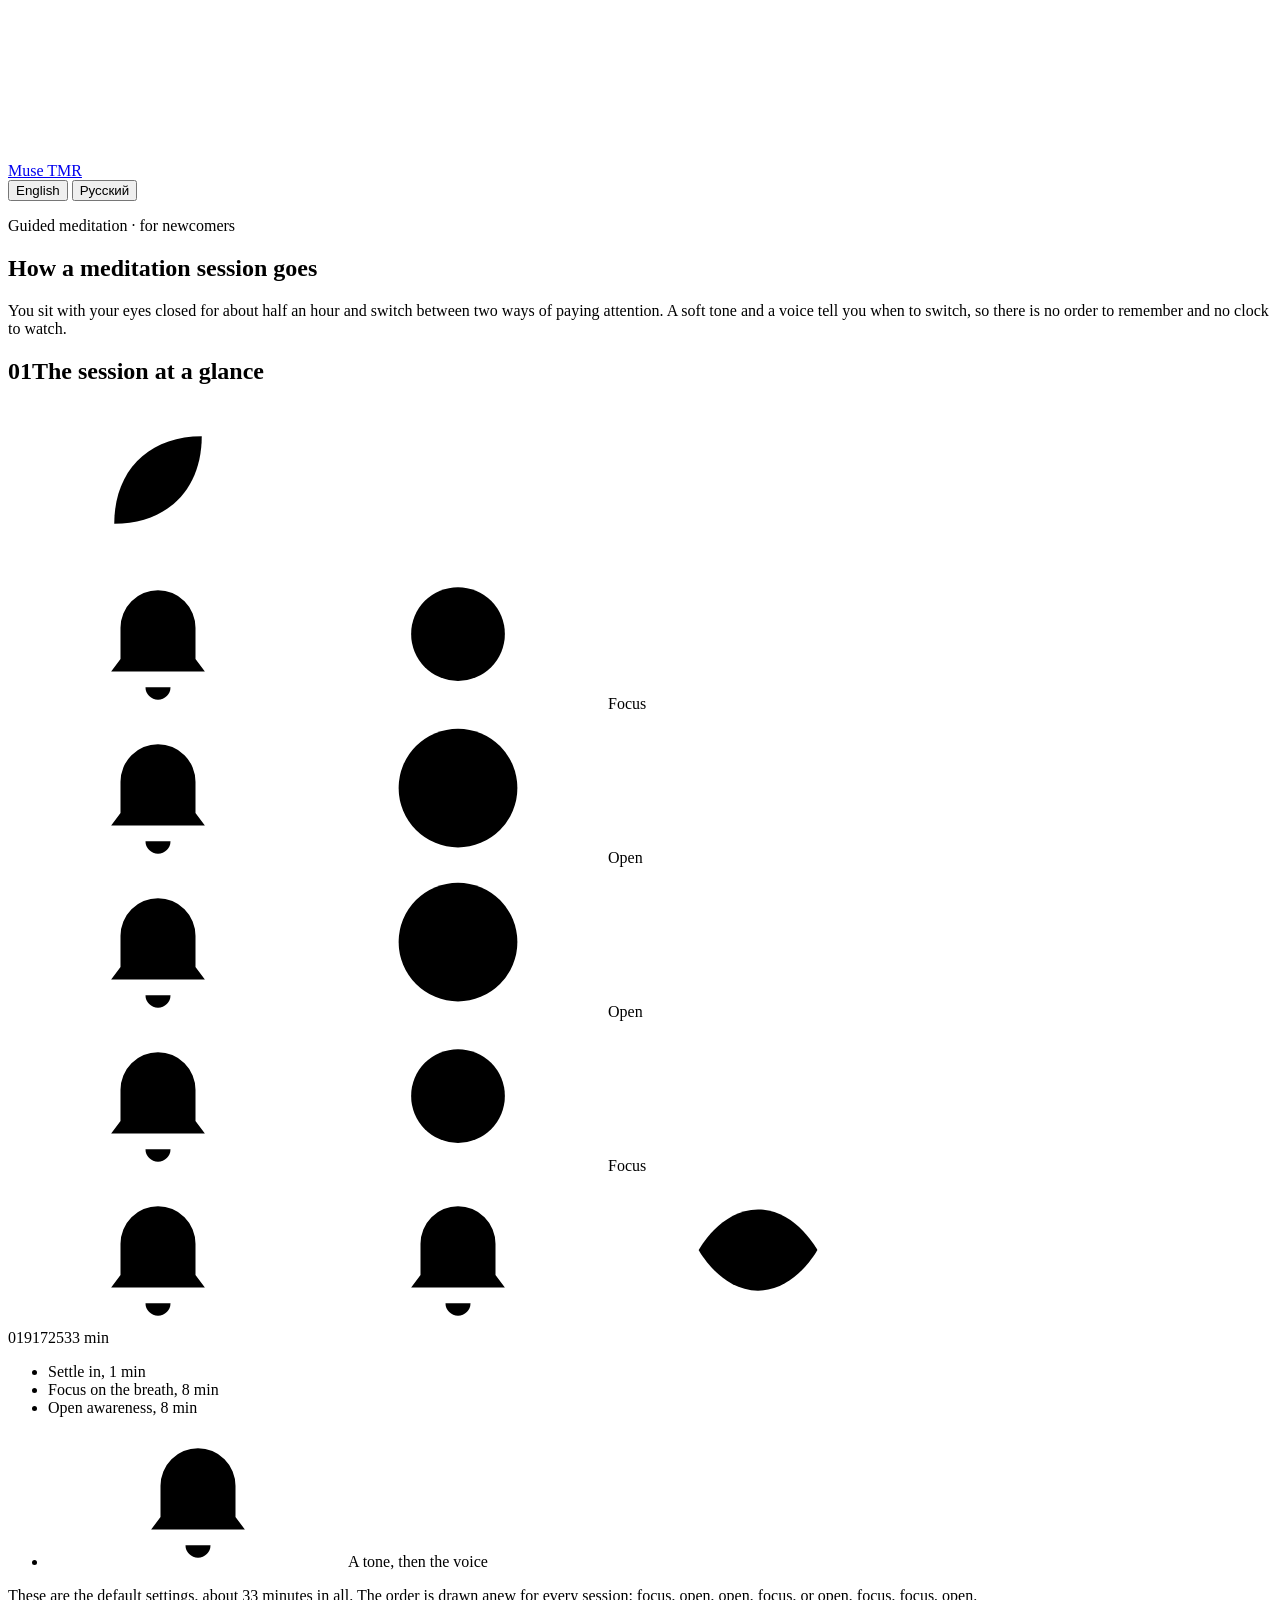
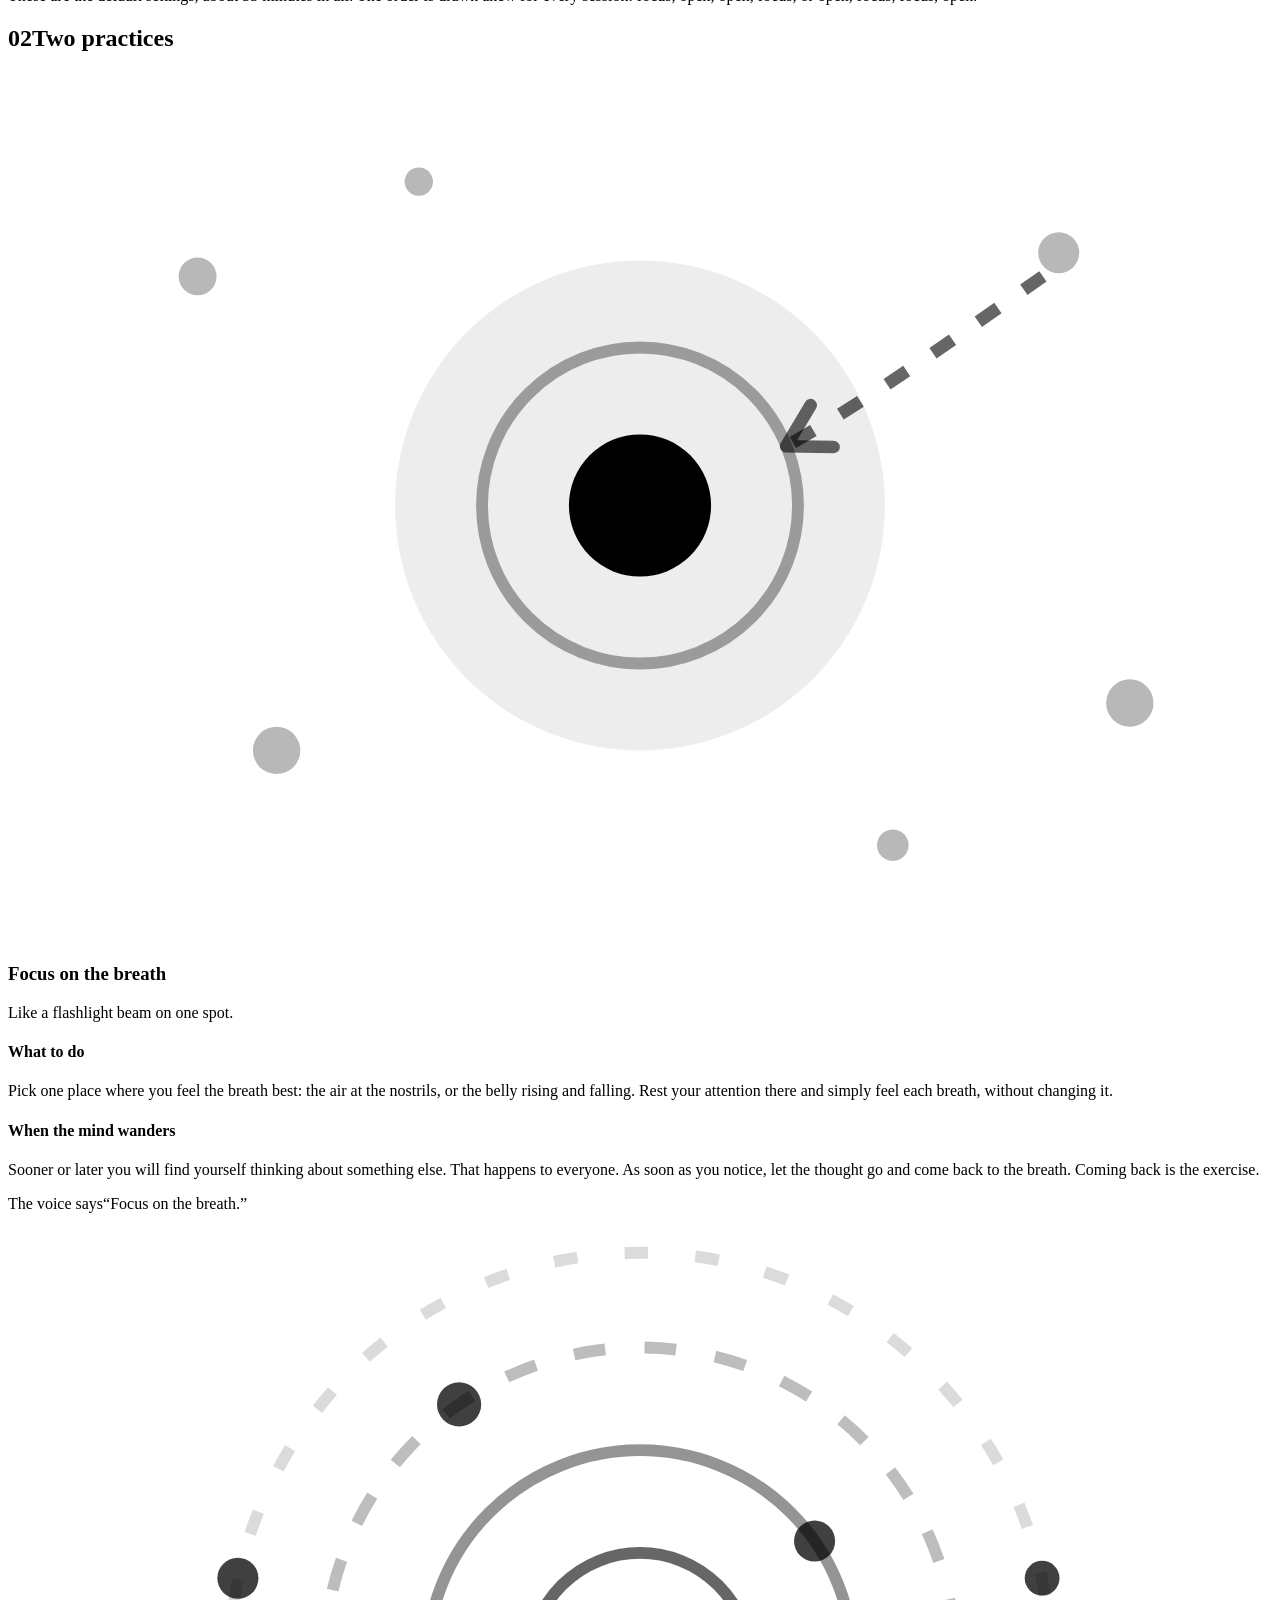
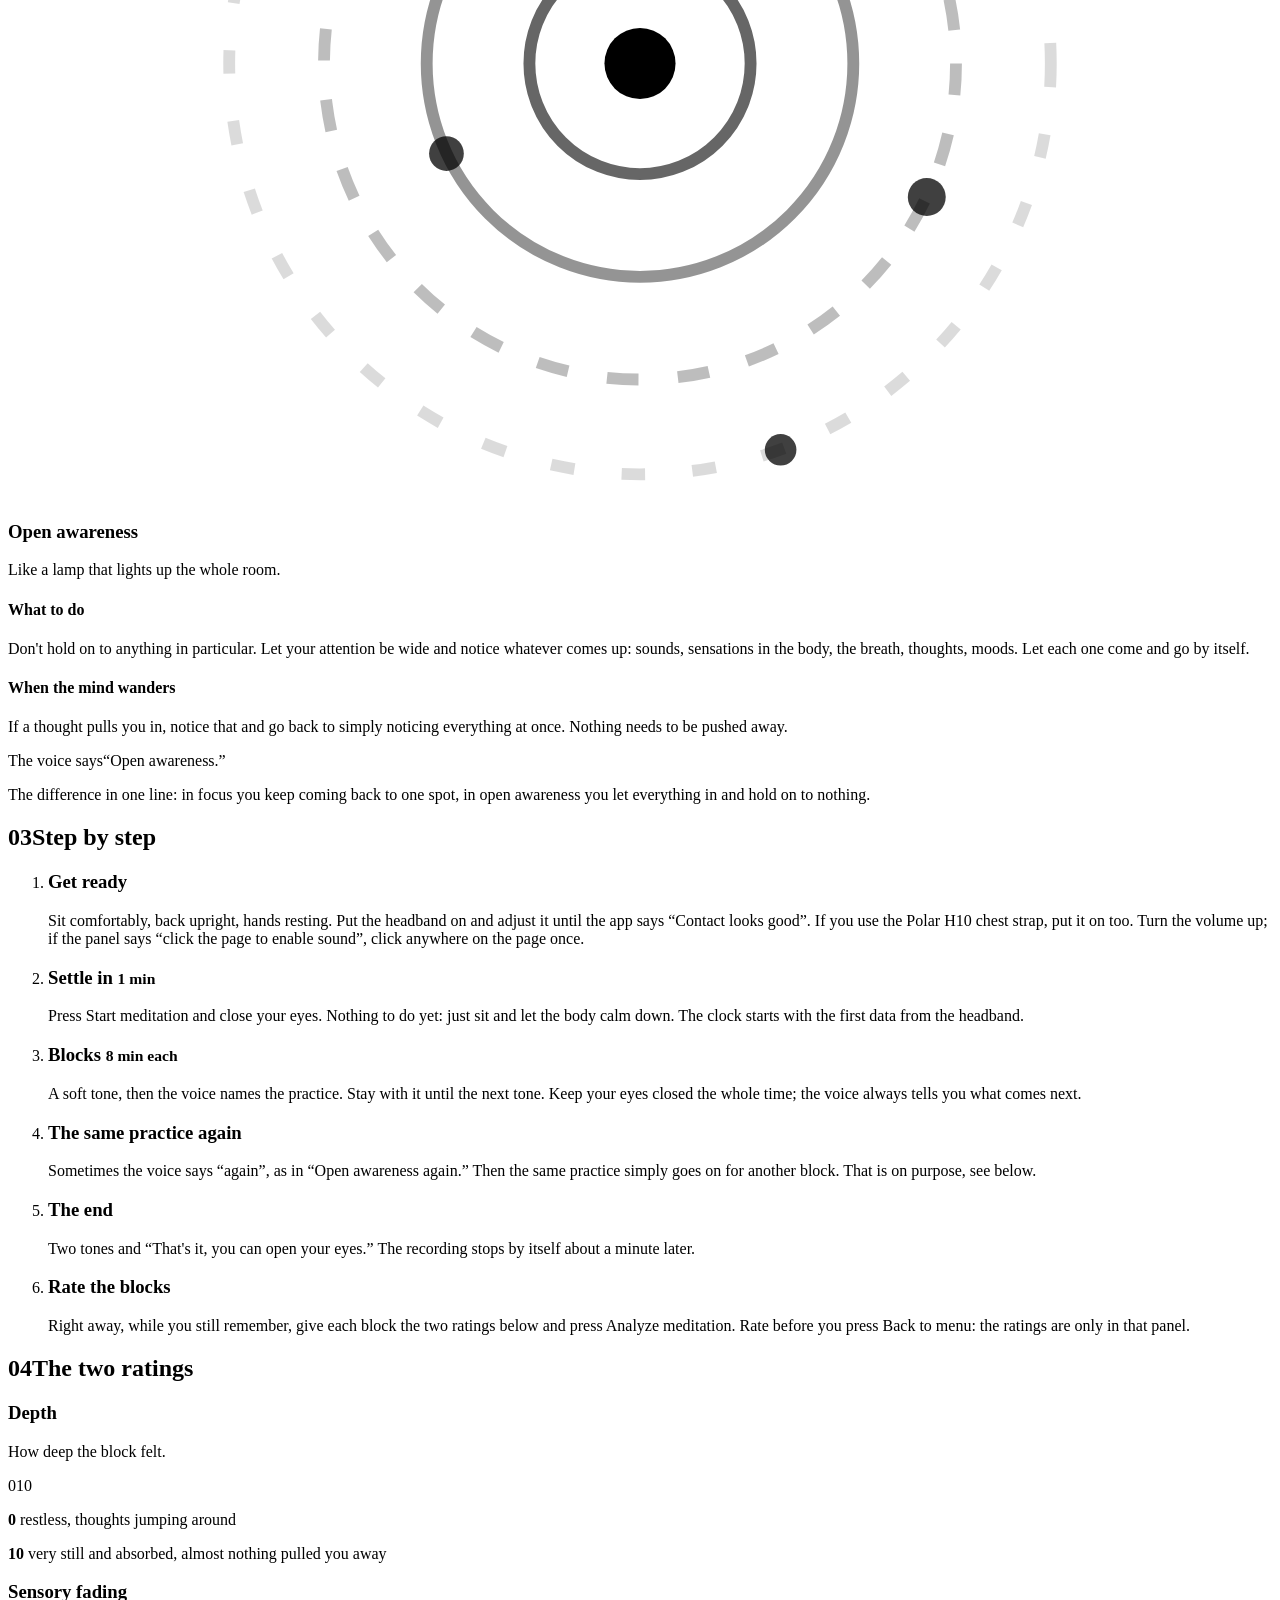
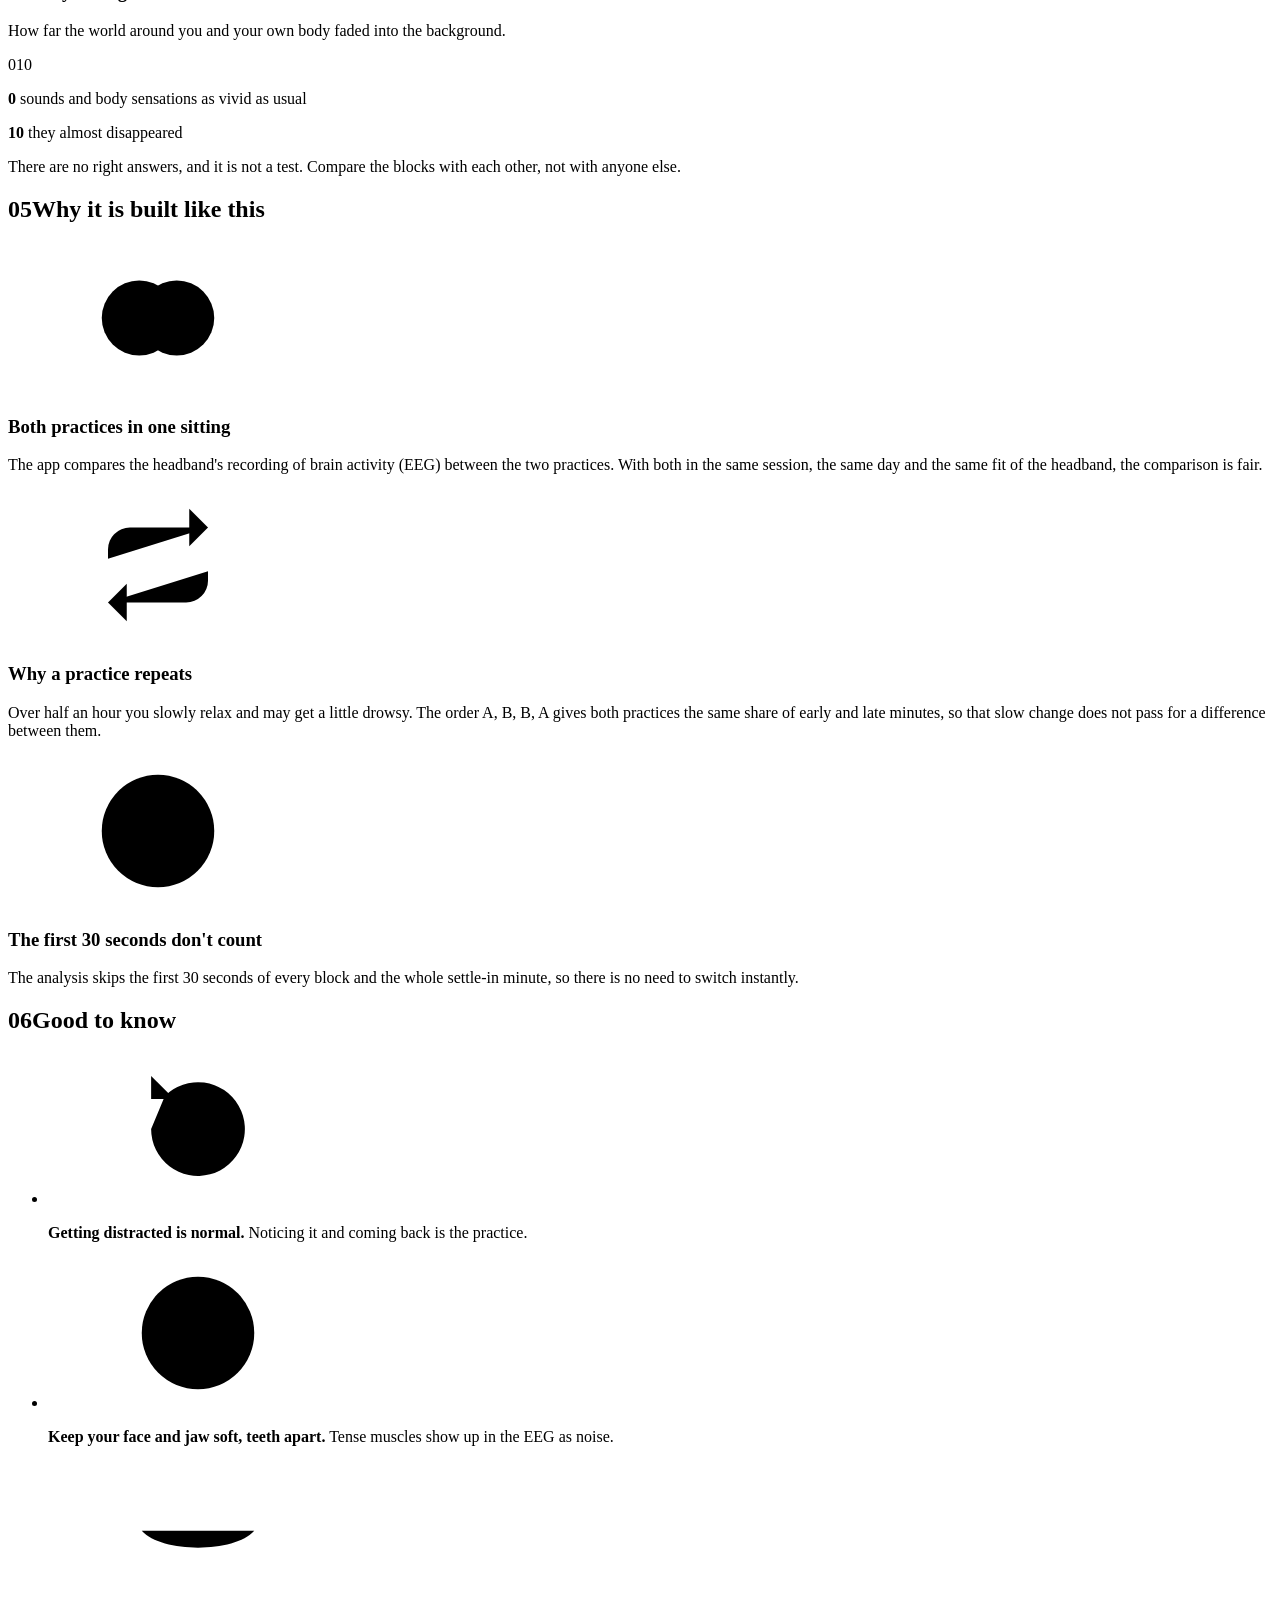
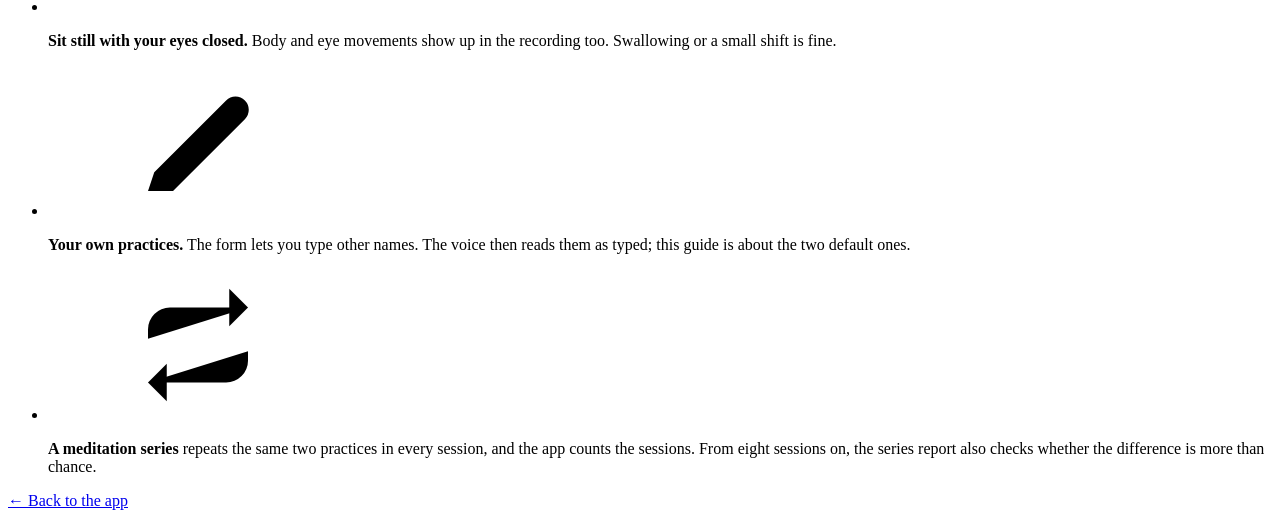
==== src/muse_tmr/app/static/guide.html @ 4e517ebc "Add a meditation guide for newcomers in English and Russian A new user hears "open awareness" or "от" ====
<!doctype html>
<html lang="en">
  <head>
    <meta charset="utf-8">
    <meta name="viewport" content="width=device-width, initial-scale=1">
    <title>Meditation guide</title>
    <link rel="stylesheet" href="/guide.css">
  </head>
  <body>
    <!-- Icons and the two practice drawings, shared by both languages. -->
    <svg class="sprite" aria-hidden="true">
      <symbol id="i-bell" viewBox="0 0 24 24"><path d="M6 16v-5a6 6 0 0 1 12 0v5l1.5 2h-15z"/><path d="M10 20.5a2 2 0 0 0 4 0"/></symbol>
      <symbol id="i-leaf" viewBox="0 0 24 24"><path d="M5 19C5 10.5 10.5 5 19 5c0 8.5-5.5 14-14 14z"/><path d="M5 19l8-8"/></symbol>
      <symbol id="i-dot" viewBox="0 0 24 24"><circle cx="12" cy="12" r="3.2" fill="currentColor" stroke="none"/><circle cx="12" cy="12" r="7.5"/></symbol>
      <symbol id="i-rings" viewBox="0 0 24 24"><circle cx="12" cy="12" r="1.8" fill="currentColor" stroke="none"/><circle cx="12" cy="12" r="5.5"/><circle cx="12" cy="12" r="9.5" stroke-dasharray="2.2 2.6"/></symbol>
      <symbol id="i-eye" viewBox="0 0 24 24"><path d="M2.5 12S6 5.5 12 5.5 21.5 12 21.5 12 18 18.5 12 18.5 2.5 12 2.5 12z"/><circle cx="12" cy="12" r="2.8"/></symbol>
      <symbol id="i-return" viewBox="0 0 24 24"><path d="M4.5 12a7.5 7.5 0 1 0 2.2-5.3"/><path d="M4.5 3.5v3.7h3.7"/></symbol>
      <symbol id="i-face" viewBox="0 0 24 24"><circle cx="12" cy="12" r="9"/><path d="M7.8 10.2c.9.7 2.1.7 3 0M13.2 10.2c.9.7 2.1.7 3 0"/><path d="M9.3 15.2c1.6.9 3.8.9 5.4 0"/></symbol>
      <symbol id="i-still" viewBox="0 0 24 24"><path d="M3 11c3.2 3.6 14.8 3.6 18 0"/><path d="M6.5 14.2 5.3 16.3M12 15.3v2.4M17.5 14.2l1.2 2.1"/></symbol>
      <symbol id="i-pen" viewBox="0 0 24 24"><path d="M4 20h4L19.5 8.5a2.1 2.1 0 0 0-3-3L5 17z"/><path d="M14.5 7.5l2 2"/></symbol>
      <symbol id="i-repeat" viewBox="0 0 24 24"><path d="M17 3l3 3-3 3"/><path d="M4 11V9.5A3.5 3.5 0 0 1 7.5 6H20"/><path d="M7 21l-3-3 3-3"/><path d="M20 13v1.5a3.5 3.5 0 0 1-3.5 3.5H4"/></symbol>
      <symbol id="i-pair" viewBox="0 0 24 24"><circle cx="9" cy="12" r="6"/><circle cx="15" cy="12" r="6"/></symbol>
      <symbol id="i-clock" viewBox="0 0 24 24"><circle cx="12" cy="12" r="9"/><path d="M12 7v5l3 2"/></symbol>
      <symbol id="art-focus" viewBox="0 0 160 110">
        <g fill="currentColor" stroke="none" opacity=".28">
          <circle cx="24" cy="26" r="2.4"/><circle cx="34" cy="86" r="3"/><circle cx="52" cy="14" r="1.8"/>
          <circle cx="133" cy="23" r="2.6"/><circle cx="142" cy="80" r="3"/><circle cx="112" cy="98" r="2"/>
        </g>
        <path d="M131 26C121 33 110 41 98.5 47.5" fill="none" stroke="currentColor" stroke-width="1.6" stroke-dasharray="3 4" opacity=".6"/>
        <path d="M104.5 47.6 98.5 47.5l3.1-5.2" fill="none" stroke="currentColor" stroke-width="1.6" stroke-linecap="round" stroke-linejoin="round" opacity=".6"/>
        <circle cx="80" cy="55" r="31" fill="currentColor" opacity=".07"/>
        <circle cx="80" cy="55" r="20" fill="none" stroke="currentColor" stroke-width="1.5" opacity=".35"/>
        <circle cx="80" cy="55" r="9" fill="currentColor"/>
      </symbol>
      <symbol id="art-open" viewBox="0 0 160 110">
        <g fill="none" stroke="currentColor" stroke-width="1.5">
          <circle cx="80" cy="55" r="14" opacity=".6"/>
          <circle cx="80" cy="55" r="27" opacity=".42"/>
          <circle cx="80" cy="55" r="40" opacity=".26" stroke-dasharray="4 5"/>
          <circle cx="80" cy="55" r="52" opacity=".14" stroke-dasharray="3 6"/>
        </g>
        <circle cx="80" cy="55" r="4.5" fill="currentColor"/>
        <g fill="currentColor" opacity=".75">
          <circle cx="102.1" cy="39.5" r="2.6"/><circle cx="55.5" cy="66.4" r="2.2"/>
          <circle cx="57.1" cy="22.2" r="2.8"/><circle cx="116.3" cy="71.9" r="2.4"/>
          <circle cx="130.9" cy="44.2" r="2.2"/><circle cx="29.1" cy="44.2" r="2.6"/><circle cx="97.8" cy="103.9" r="2"/>
        </g>
      </symbol>
    </svg>

    <header class="topbar">
      <a class="brand" href="/">Muse TMR</a>
      <div class="lang-switch" role="group" aria-label="Language">
        <button type="button" value="en" aria-pressed="true">English</button>
        <button type="button" value="ru" aria-pressed="false">Русский</button>
      </div>
    </header>

    <article class="guide" lang="en" data-lang="en" data-title="Meditation guide">
      <header class="hero">
        <p class="eyebrow">Guided meditation · for newcomers</p>
        <h1>How a meditation session goes</h1>
        <p class="lede">You sit with your eyes closed for about half an hour and switch between two ways of paying attention. A soft tone and a voice tell you when to switch, so there is no order to remember and no clock to watch.</p>
      </header>

      <section class="glance" aria-labelledby="en-glance">
        <h2 id="en-glance"><span class="kicker">01</span>The session at a glance</h2>
        <div class="timeline" role="img" aria-label="One minute to settle in, then four 8-minute blocks: focus, open, open, focus. A tone and the voice at every change, two tones at the end.">
          <div class="seg settle"><svg class="icon"><use href="#i-leaf"/></svg></div>
          <div class="seg focus"><svg class="icon bell"><use href="#i-bell"/></svg><svg class="icon"><use href="#i-dot"/></svg><span class="seg-label">Focus</span></div>
          <div class="seg open"><svg class="icon bell"><use href="#i-bell"/></svg><svg class="icon"><use href="#i-rings"/></svg><span class="seg-label">Open</span></div>
          <div class="seg open"><svg class="icon bell"><use href="#i-bell"/></svg><svg class="icon"><use href="#i-rings"/></svg><span class="seg-label">Open</span></div>
          <div class="seg focus"><svg class="icon bell"><use href="#i-bell"/></svg><svg class="icon"><use href="#i-dot"/></svg><span class="seg-label">Focus</span></div>
          <div class="seg finish"><span class="bells"><svg class="icon"><use href="#i-bell"/></svg><svg class="icon"><use href="#i-bell"/></svg></span><svg class="icon"><use href="#i-eye"/></svg></div>
        </div>
        <div class="ticks" aria-hidden="true"><span>0</span><span>1</span><span>9</span><span>17</span><span>25</span><span>33 min</span></div>
        <ul class="legend">
          <li><i class="swatch settle"></i>Settle in, 1 min</li>
          <li><i class="swatch focus"></i>Focus on the breath, 8 min</li>
          <li><i class="swatch open"></i>Open awareness, 8 min</li>
          <li><svg class="icon"><use href="#i-bell"/></svg>A tone, then the voice</li>
        </ul>
        <p class="note">These are the default settings, about 33 minutes in all. The order is drawn anew for every session: focus, open, open, focus, or open, focus, focus, open.</p>
      </section>

      <section aria-labelledby="en-practices">
        <h2 id="en-practices"><span class="kicker">02</span>Two practices</h2>
        <div class="cards">
          <section class="card focus">
            <svg class="art" viewBox="0 0 160 110" aria-hidden="true"><use href="#art-focus"/></svg>
            <h3>Focus on the breath</h3>
            <p class="essence">Like a flashlight beam on one spot.</p>
            <h4>What to do</h4>
            <p>Pick one place where you feel the breath best: the air at the nostrils, or the belly rising and falling. Rest your attention there and simply feel each breath, without changing it.</p>
            <h4>When the mind wanders</h4>
            <p>Sooner or later you will find yourself thinking about something else. That happens to everyone. As soon as you notice, let the thought go and come back to the breath. Coming back is the exercise.</p>
            <p class="voice"><span>The voice says</span>“Focus on the breath.”</p>
          </section>
          <section class="card open">
            <svg class="art" viewBox="0 0 160 110" aria-hidden="true"><use href="#art-open"/></svg>
            <h3>Open awareness</h3>
            <p class="essence">Like a lamp that lights up the whole room.</p>
            <h4>What to do</h4>
            <p>Don't hold on to anything in particular. Let your attention be wide and notice whatever comes up: sounds, sensations in the body, the breath, thoughts, moods. Let each one come and go by itself.</p>
            <h4>When the mind wanders</h4>
            <p>If a thought pulls you in, notice that and go back to simply noticing everything at once. Nothing needs to be pushed away.</p>
            <p class="voice"><span>The voice says</span>“Open awareness.”</p>
          </section>
        </div>
        <p class="difference">The difference in one line: in focus you keep coming back to one spot, in open awareness you let everything in and hold on to nothing.</p>
      </section>

      <section aria-labelledby="en-steps">
        <h2 id="en-steps"><span class="kicker">03</span>Step by step</h2>
        <ol class="steps">
          <li>
            <h3>Get ready</h3>
            <p>Sit comfortably, back upright, hands resting. Put the headband on and adjust it until the app says “Contact looks good”. If you use the Polar H10 chest strap, put it on too. Turn the volume up; if the panel says “click the page to enable sound”, click anywhere on the page once.</p>
          </li>
          <li class="settle">
            <h3>Settle in <small>1 min</small></h3>
            <p>Press Start meditation and close your eyes. Nothing to do yet: just sit and let the body calm down. The clock starts with the first data from the headband.</p>
          </li>
          <li class="block">
            <h3>Blocks <small>8 min each</small></h3>
            <p>A soft tone, then the voice names the practice. Stay with it until the next tone. Keep your eyes closed the whole time; the voice always tells you what comes next.</p>
          </li>
          <li class="block">
            <h3>The same practice again</h3>
            <p>Sometimes the voice says “again”, as in “Open awareness again.” Then the same practice simply goes on for another block. That is on purpose, see below.</p>
          </li>
          <li>
            <h3>The end</h3>
            <p>Two tones and “That's it, you can open your eyes.” The recording stops by itself about a minute later.</p>
          </li>
          <li>
            <h3>Rate the blocks</h3>
            <p>Right away, while you still remember, give each block the two ratings below and press Analyze meditation. Rate before you press Back to menu: the ratings are only in that panel.</p>
          </li>
        </ol>
      </section>

      <section aria-labelledby="en-ratings">
        <h2 id="en-ratings"><span class="kicker">04</span>The two ratings</h2>
        <div class="scales">
          <div class="scale depth">
            <h3>Depth</h3>
            <p>How deep the block felt.</p>
            <div class="bar" aria-hidden="true"><span>0</span><span>10</span></div>
            <div class="ends"><p><b>0</b> restless, thoughts jumping around</p><p><b>10</b> very still and absorbed, almost nothing pulled you away</p></div>
          </div>
          <div class="scale fading">
            <h3>Sensory fading</h3>
            <p>How far the world around you and your own body faded into the background.</p>
            <div class="bar" aria-hidden="true"><span>0</span><span>10</span></div>
            <div class="ends"><p><b>0</b> sounds and body sensations as vivid as usual</p><p><b>10</b> they almost disappeared</p></div>
          </div>
        </div>
        <p class="note">There are no right answers, and it is not a test. Compare the blocks with each other, not with anyone else.</p>
      </section>

      <section aria-labelledby="en-why">
        <h2 id="en-why"><span class="kicker">05</span>Why it is built like this</h2>
        <div class="why">
          <div>
            <svg class="icon"><use href="#i-pair"/></svg>
            <h3>Both practices in one sitting</h3>
            <p>The app compares the headband's recording of brain activity (EEG) between the two practices. With both in the same session, the same day and the same fit of the headband, the comparison is fair.</p>
          </div>
          <div>
            <svg class="icon"><use href="#i-repeat"/></svg>
            <h3>Why a practice repeats</h3>
            <p>Over half an hour you slowly relax and may get a little drowsy. The order A, B, B, A gives both practices the same share of early and late minutes, so that slow change does not pass for a difference between them.</p>
          </div>
          <div>
            <svg class="icon"><use href="#i-clock"/></svg>
            <h3>The first 30 seconds don't count</h3>
            <p>The analysis skips the first 30 seconds of every block and the whole settle-in minute, so there is no need to switch instantly.</p>
          </div>
        </div>
      </section>

      <section aria-labelledby="en-tips">
        <h2 id="en-tips"><span class="kicker">06</span>Good to know</h2>
        <ul class="tips">
          <li><svg class="icon"><use href="#i-return"/></svg><p><b>Getting distracted is normal.</b> Noticing it and coming back is the practice.</p></li>
          <li><svg class="icon"><use href="#i-face"/></svg><p><b>Keep your face and jaw soft, teeth apart.</b> Tense muscles show up in the EEG as noise.</p></li>
          <li><svg class="icon"><use href="#i-still"/></svg><p><b>Sit still with your eyes closed.</b> Body and eye movements show up in the recording too. Swallowing or a small shift is fine.</p></li>
          <li><svg class="icon"><use href="#i-pen"/></svg><p><b>Your own practices.</b> The form lets you type other names. The voice then reads them as typed; this guide is about the two default ones.</p></li>
          <li><svg class="icon"><use href="#i-repeat"/></svg><p><b>A meditation series</b> repeats the same two practices in every session, and the app counts the sessions. From eight sessions on, the series report also checks whether the difference is more than chance.</p></li>
        </ul>
      </section>

      <footer class="end"><a href="/">← Back to the app</a></footer>
    </article>

    <article class="guide" lang="ru" data-lang="ru" data-title="Как проходит медитация" hidden>
      <header class="hero">
        <p class="eyebrow">Медитация с голосом · для новичков</p>
        <h1>Как проходит сессия медитации</h1>
        <p class="lede">Около получаса ты сидишь с закрытыми глазами и чередуешь два способа направлять внимание. Когда переключаться, подскажут тихий сигнал и голос, так что не нужно ни запоминать порядок, ни следить за временем.</p>
      </header>

      <section class="glance" aria-labelledby="ru-glance">
        <h2 id="ru-glance"><span class="kicker">01</span>Вся сессия на одной картинке</h2>
        <div class="timeline" role="img" aria-label="Минута, чтобы успокоиться, потом четыре блока по 8 минут: фокус, открытое, открытое, фокус. Сигнал и голос на каждой смене, в конце два сигнала.">
          <div class="seg settle"><svg class="icon"><use href="#i-leaf"/></svg></div>
          <div class="seg focus"><svg class="icon bell"><use href="#i-bell"/></svg><svg class="icon"><use href="#i-dot"/></svg><span class="seg-label">Фокус</span></div>
          <div class="seg open"><svg class="icon bell"><use href="#i-bell"/></svg><svg class="icon"><use href="#i-rings"/></svg><span class="seg-label">Открытое</span></div>
          <div class="seg open"><svg class="icon bell"><use href="#i-bell"/></svg><svg class="icon"><use href="#i-rings"/></svg><span class="seg-label">Открытое</span></div>
          <div class="seg focus"><svg class="icon bell"><use href="#i-bell"/></svg><svg class="icon"><use href="#i-dot"/></svg><span class="seg-label">Фокус</span></div>
          <div class="seg finish"><span class="bells"><svg class="icon"><use href="#i-bell"/></svg><svg class="icon"><use href="#i-bell"/></svg></span><svg class="icon"><use href="#i-eye"/></svg></div>
        </div>
        <div class="ticks" aria-hidden="true"><span>0</span><span>1</span><span>9</span><span>17</span><span>25</span><span>33 мин</span></div>
        <ul class="legend">
          <li><i class="swatch settle"></i>Успокоиться, 1 мин</li>
          <li><i class="swatch focus"></i>Фокус на дыхании, 8 мин</li>
          <li><i class="swatch open"></i>Открытое внимание, 8 мин</li>
          <li><svg class="icon"><use href="#i-bell"/></svg>Сигнал, потом голос</li>
        </ul>
        <p class="note">Это настройки по умолчанию, всего около 33 минут. Порядок выбирается заново в каждой сессии: фокус, открытое, открытое, фокус или открытое, фокус, фокус, открытое.</p>
      </section>

      <section aria-labelledby="ru-practices">
        <h2 id="ru-practices"><span class="kicker">02</span>Две практики</h2>
        <div class="cards">
          <section class="card focus">
            <svg class="art" viewBox="0 0 160 110" aria-hidden="true"><use href="#art-focus"/></svg>
            <h3>Фокус на дыхании</h3>
            <p class="essence">Как луч фонарика на одной точке.</p>
            <h4>Что делать</h4>
            <p>Выбери одно место, где дыхание чувствуется лучше всего: воздух у ноздрей или живот, который поднимается и опускается. Держи внимание там и просто чувствуй каждый вдох и выдох, ничего в них не меняя.</p>
            <h4>Когда мысли уводят</h4>
            <p>Рано или поздно поймаешь себя на том, что думаешь о другом. Так бывает у всех. Как только заметишь, отпусти мысль и вернись к дыханию. Это возвращение и есть упражнение.</p>
            <p class="voice"><span>Голос скажет</span>«Фокус на дыхании»</p>
          </section>
          <section class="card open">
            <svg class="art" viewBox="0 0 160 110" aria-hidden="true"><use href="#art-open"/></svg>
            <h3>Открытое внимание</h3>
            <p class="essence">Как лампа, которая освещает всю комнату.</p>
            <h4>Что делать</h4>
            <p>Ни за что специально не держись. Пусть внимание будет широким и замечает всё, что появляется: звуки, ощущения в теле, дыхание, мысли, настроение. Пусть каждое приходит и уходит само.</p>
            <h4>Когда мысли уводят</h4>
            <p>Если какая-то мысль затянула, заметь это и снова просто наблюдай за всем сразу. Отталкивать ничего не нужно.</p>
            <p class="voice"><span>Голос скажет</span>«Открытое внимание»</p>
          </section>
        </div>
        <p class="difference">Разница в одной строке: в фокусе ты раз за разом возвращаешься к одной точке, в открытом внимании впускаешь всё и ни за что не цепляешься.</p>
      </section>

      <section aria-labelledby="ru-steps">
        <h2 id="ru-steps"><span class="kicker">03</span>Шаг за шагом</h2>
        <ol class="steps">
          <li>
            <h3>Подготовка</h3>
            <p>Сядь удобно, спина прямая, руки лежат свободно. Надень обруч и поправляй его, пока приложение не напишет «Contact looks good». Если пользуешься нагрудным датчиком Polar H10, надень и его. Сделай звук погромче; если на панели написано «click the page to enable sound», один раз кликни по странице.</p>
          </li>
          <li class="settle">
            <h3>Успокоиться <small>1 мин</small></h3>
            <p>Нажми Start meditation и закрой глаза. Пока делать ничего не нужно: просто сиди и дай телу успокоиться. Отсчёт начнётся с первых данных от обруча.</p>
          </li>
          <li class="block">
            <h3>Блоки <small>по 8 мин</small></h3>
            <p>Тихий сигнал, потом голос называет практику. Занимайся ею до следующего сигнала. Глаза всё время закрыты, голос сам скажет, что дальше.</p>
          </li>
          <li class="block">
            <h3>Та же практика ещё раз</h3>
            <p>Иногда голос говорит «снова», например «Снова открытое внимание». Значит, та же практика просто продолжается ещё один блок. Так задумано, объяснение ниже.</p>
          </li>
          <li>
            <h3>Конец</h3>
            <p>Два сигнала и «Всё, можно открыть глаза». Запись сама остановится примерно через минуту.</p>
          </li>
          <li>
            <h3>Оценить блоки</h3>
            <p>Сразу после, пока помнишь, поставь каждому блоку две оценки (они описаны ниже) и нажми Analyze meditation. Оценивай до кнопки Back to menu: оценки есть только в этой панели.</p>
          </li>
        </ol>
      </section>

      <section aria-labelledby="ru-ratings">
        <h2 id="ru-ratings"><span class="kicker">04</span>Две оценки</h2>
        <div class="scales">
          <div class="scale depth">
            <h3>Глубина <small>Depth</small></h3>
            <p>Насколько глубоким был блок.</p>
            <div class="bar" aria-hidden="true"><span>0</span><span>10</span></div>
            <div class="ends"><p><b>0</b> беспокойно, мысли скачут</p><p><b>10</b> очень тихо и собранно, почти ничто не отвлекало</p></div>
          </div>
          <div class="scale fading">
            <h3>Угасание ощущений <small>Sensory fading</small></h3>
            <p>Насколько ушли на второй план всё вокруг и собственное тело.</p>
            <div class="bar" aria-hidden="true"><span>0</span><span>10</span></div>
            <div class="ends"><p><b>0</b> звуки и ощущения в теле такие же яркие, как обычно</p><p><b>10</b> они почти исчезли</p></div>
          </div>
        </div>
        <p class="note">Правильных ответов нет, это не экзамен. Сравнивай блоки между собой, а не с кем-то ещё.</p>
      </section>

      <section aria-labelledby="ru-why">
        <h2 id="ru-why"><span class="kicker">05</span>Почему всё устроено именно так</h2>
        <div class="why">
          <div>
            <svg class="icon"><use href="#i-pair"/></svg>
            <h3>Обе практики за один раз</h3>
            <p>Приложение сравнивает запись активности мозга (ЭЭГ) с обруча в двух практиках. Если обе идут в одной сессии, в один день и при том же положении обруча, сравнение честное.</p>
          </div>
          <div>
            <svg class="icon"><use href="#i-repeat"/></svg>
            <h3>Почему практика повторяется</h3>
            <p>За полчаса человек понемногу расслабляется и может слегка задремать. Порядок А, Б, Б, А даёт обеим практикам поровну ранних и поздних минут, и это медленное изменение не выдаёт себя за разницу между ними.</p>
          </div>
          <div>
            <svg class="icon"><use href="#i-clock"/></svg>
            <h3>Первые 30 секунд не считаются</h3>
            <p>Анализ пропускает первые 30 секунд каждого блока и всю минуту в начале, так что переключаться мгновенно не нужно.</p>
          </div>
        </div>
      </section>

      <section aria-labelledby="ru-tips">
        <h2 id="ru-tips"><span class="kicker">06</span>Полезно знать</h2>
        <ul class="tips">
          <li><svg class="icon"><use href="#i-return"/></svg><p><b>Отвлекаться нормально.</b> Практика как раз в том, чтобы заметить это и вернуться.</p></li>
          <li><svg class="icon"><use href="#i-face"/></svg><p><b>Лицо и челюсть расслаблены, зубы не сжаты.</b> Напряжённые мышцы попадают в ЭЭГ как шум.</p></li>
          <li><svg class="icon"><use href="#i-still"/></svg><p><b>Сиди неподвижно и с закрытыми глазами.</b> Движения тела и глаз тоже видны в записи. Сглотнуть или чуть поменять позу можно.</p></li>
          <li><svg class="icon"><use href="#i-pen"/></svg><p><b>Свои практики.</b> В форме можно вписать другие названия. Голос прочитает их как есть, а эта справка про две практики по умолчанию.</p></li>
          <li><svg class="icon"><use href="#i-repeat"/></svg><p><b>Серия медитаций</b> повторяет одни и те же две практики в каждой сессии, а приложение считает сессии. С восьми сессий отчёт по серии ещё и проверяет, не случайна ли разница.</p></li>
        </ul>
      </section>

      <footer class="end"><a href="/">← Вернуться в приложение</a></footer>
    </article>

    <script>
      // The language follows #en / #ru, then the voice language picked in the app, then the browser.
      const guideLanguages = ["en", "ru"];

      function initialGuideLanguage() {
        const fromHash = window.location.hash.slice(1);
        if (guideLanguages.includes(fromHash)) {
          return fromHash;
        }
        try {
          const stored = window.localStorage.getItem("voiceLanguage");
          if (guideLanguages.includes(stored)) {
            return stored;
          }
        } catch (error) {
          // no storage: the browser language decides
        }
        const browser = (navigator.languages || [navigator.language])
          .map((tag) => String(tag || "").slice(0, 2).toLowerCase())
          .find((code) => guideLanguages.includes(code));
        return browser || "en";
      }

      function showGuide(language) {
        document.documentElement.lang = language;
        document.querySelectorAll("[data-lang]").forEach((article) => {
          article.hidden = article.dataset.lang !== language;
          if (!article.hidden) {
            document.title = article.dataset.title;
          }
        });
        document.querySelectorAll(".lang-switch button").forEach((button) => {
          button.setAttribute("aria-pressed", String(button.value === language));
        });
      }

      document.querySelectorAll(".lang-switch button").forEach((button) => {
        button.addEventListener("click", () => {
          window.history.replaceState(null, "", `#${button.value}`);
          showGuide(button.value);
        });
      });
      showGuide(initialGuideLanguage());
    </script>
  </body>
</html>
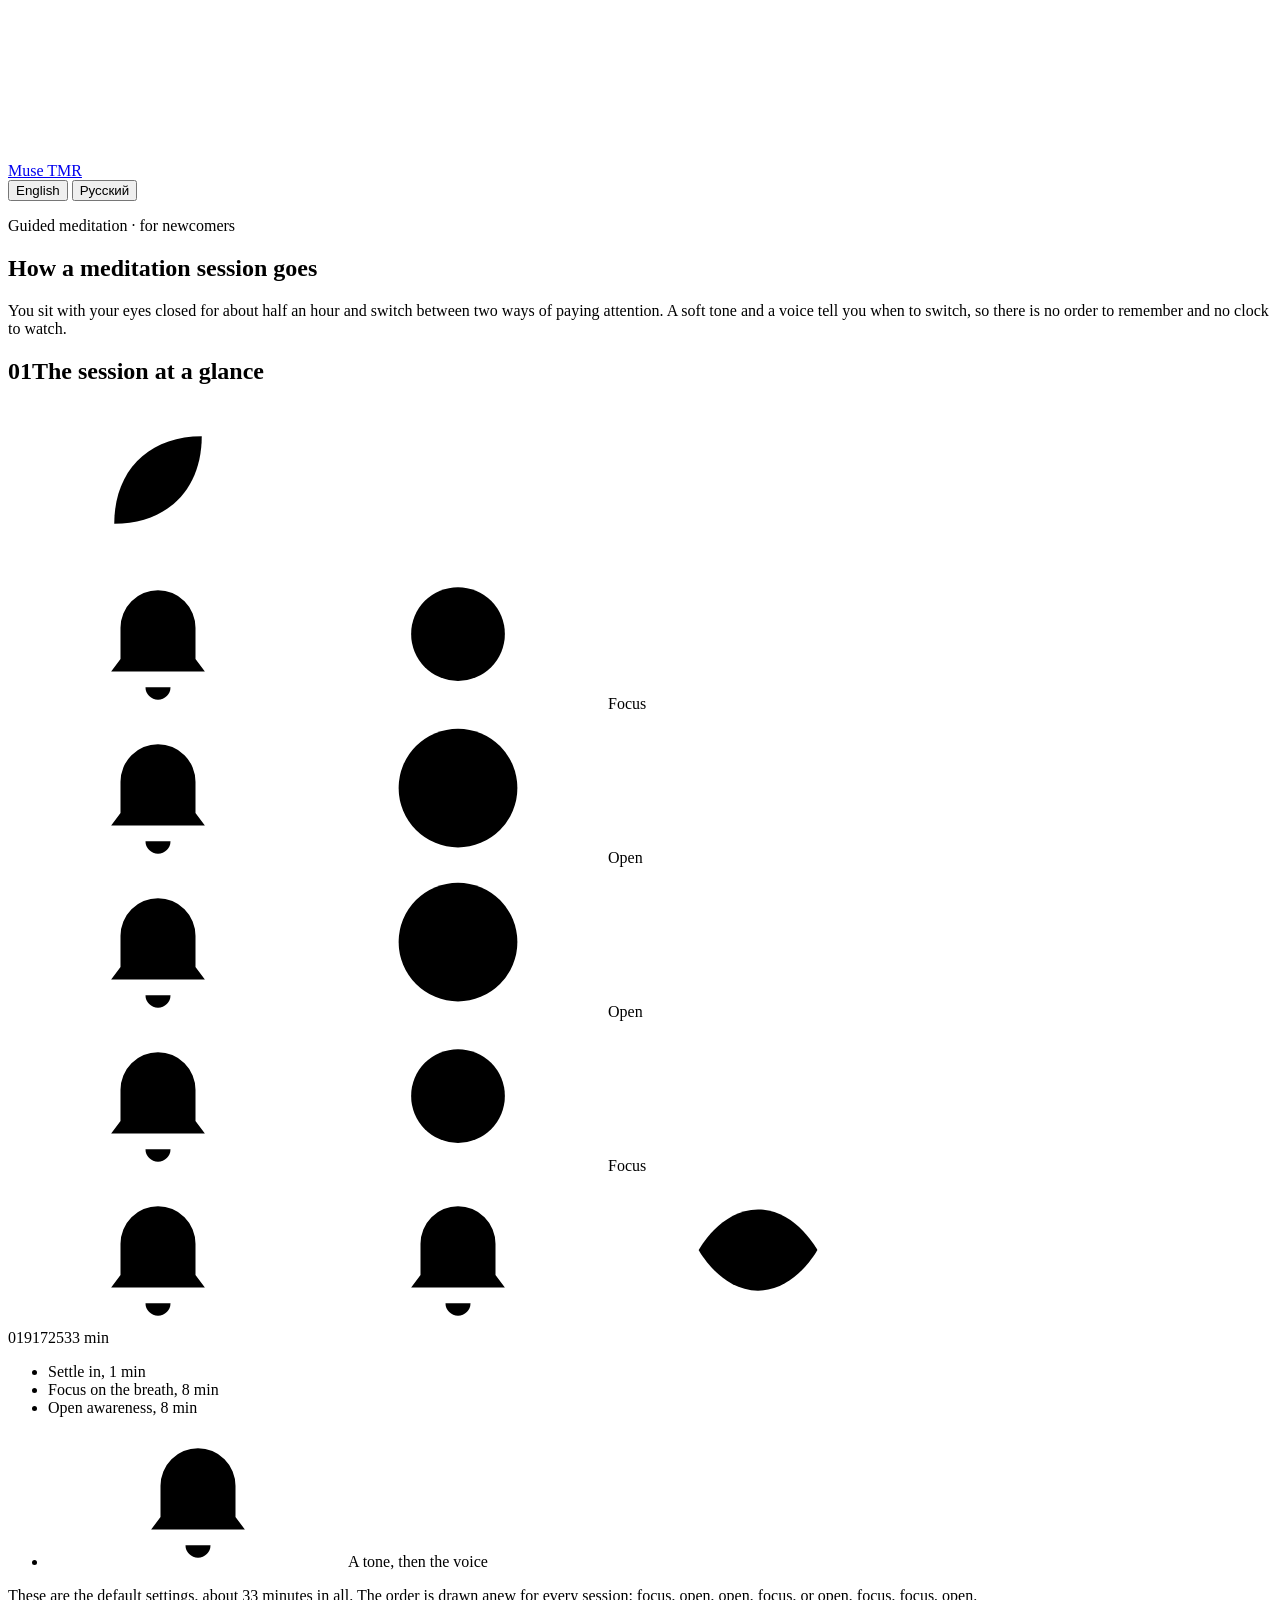
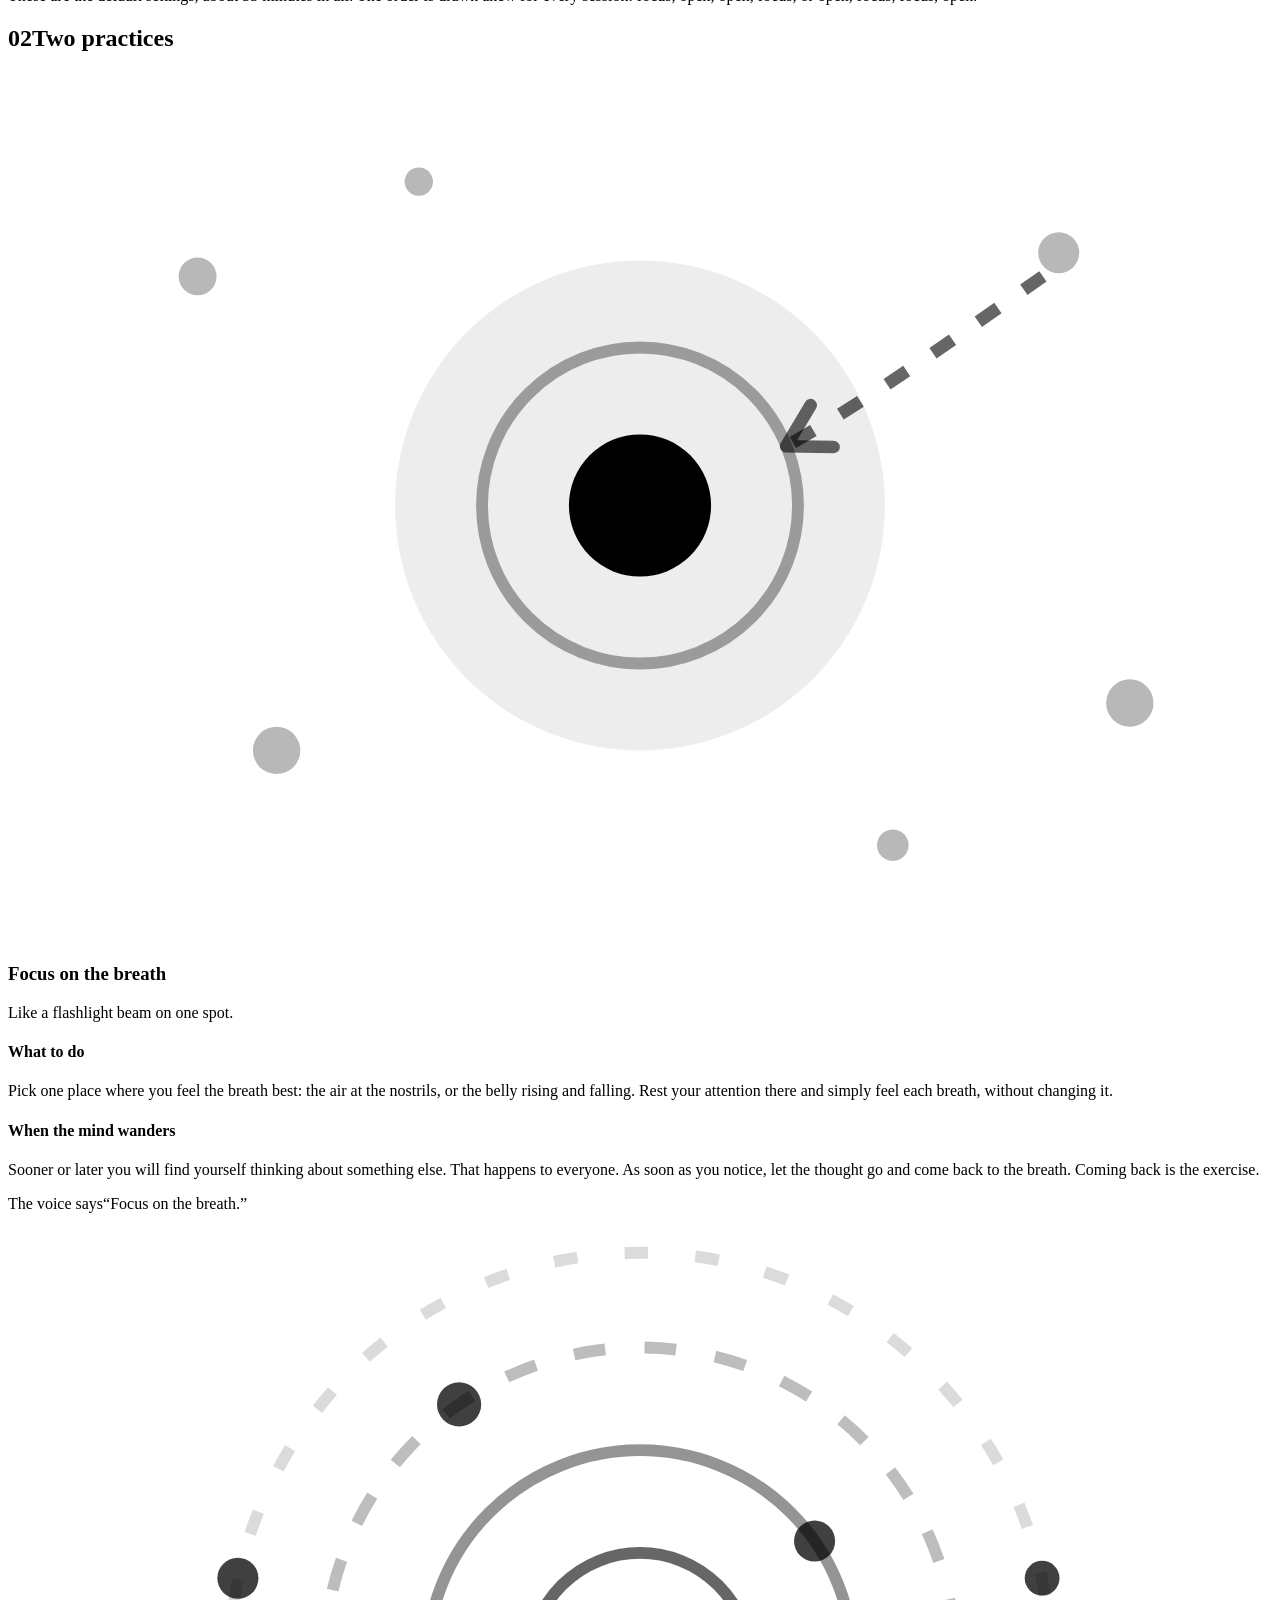
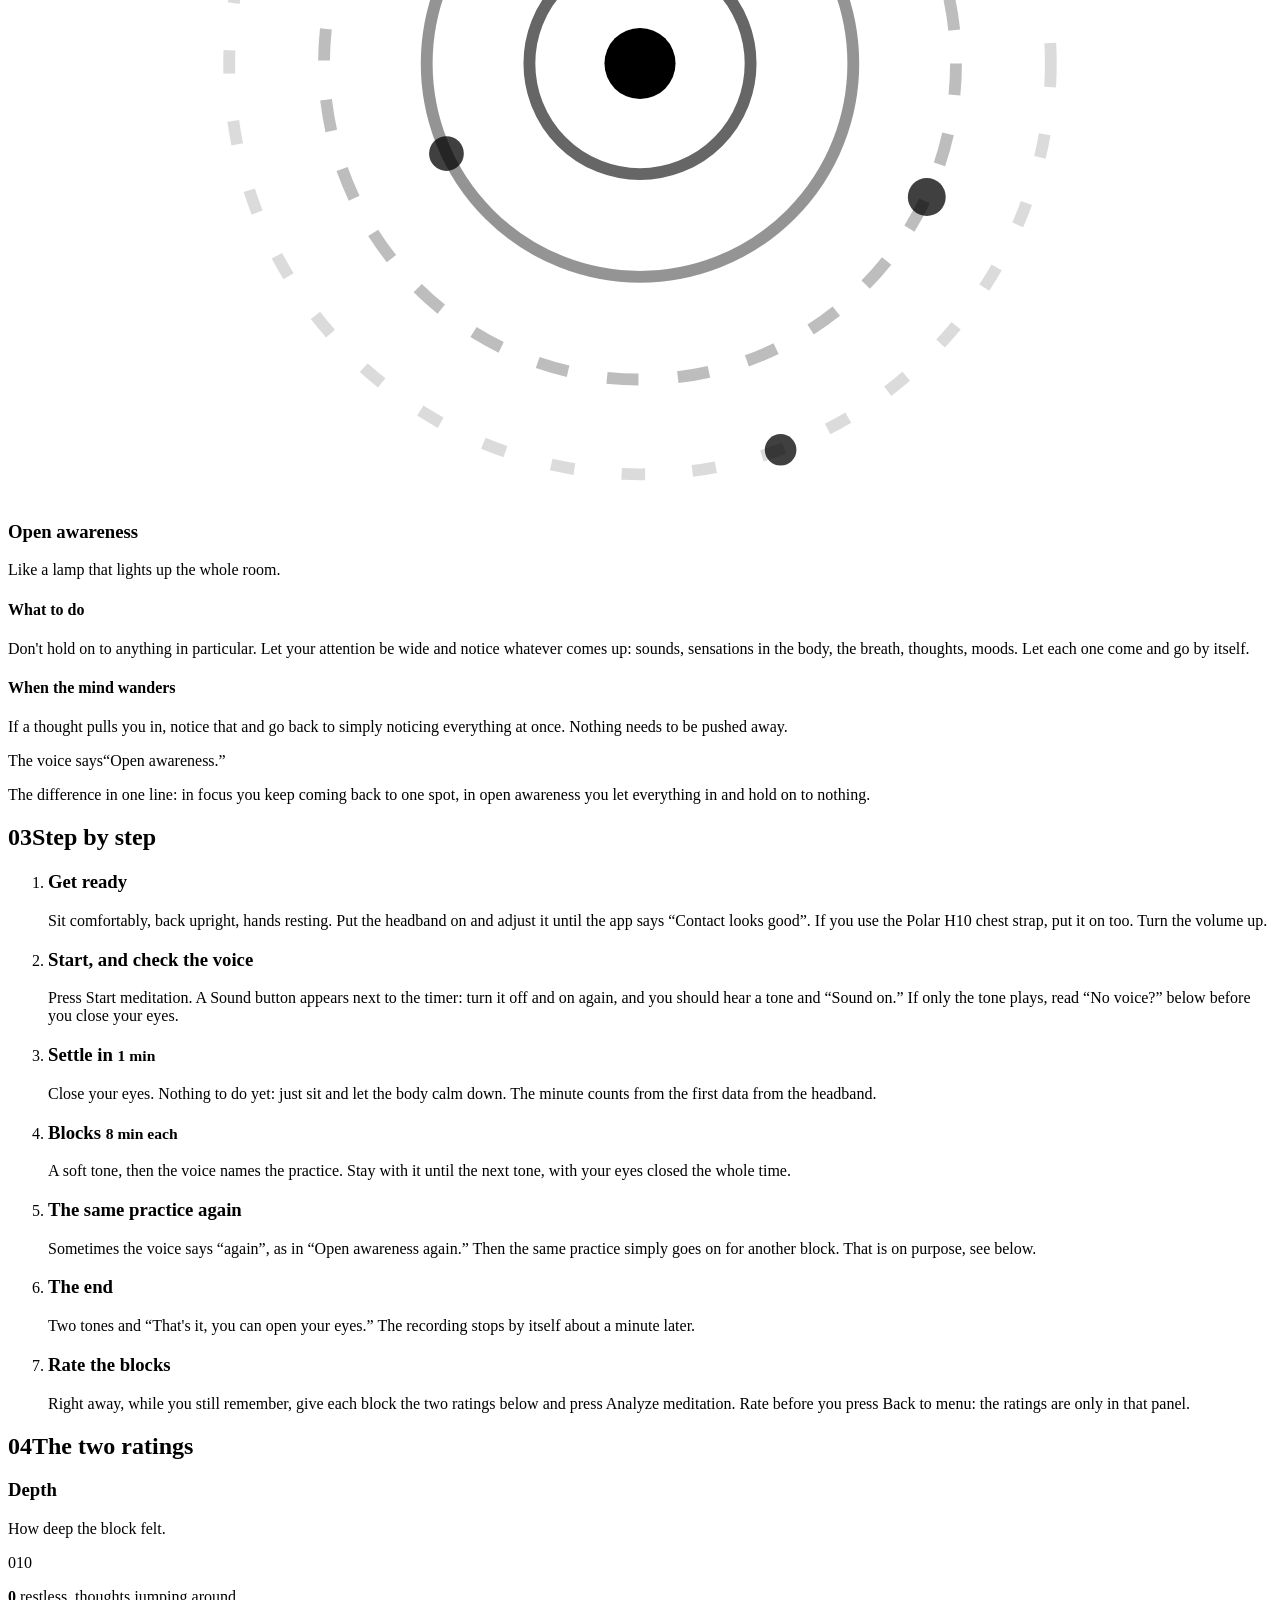
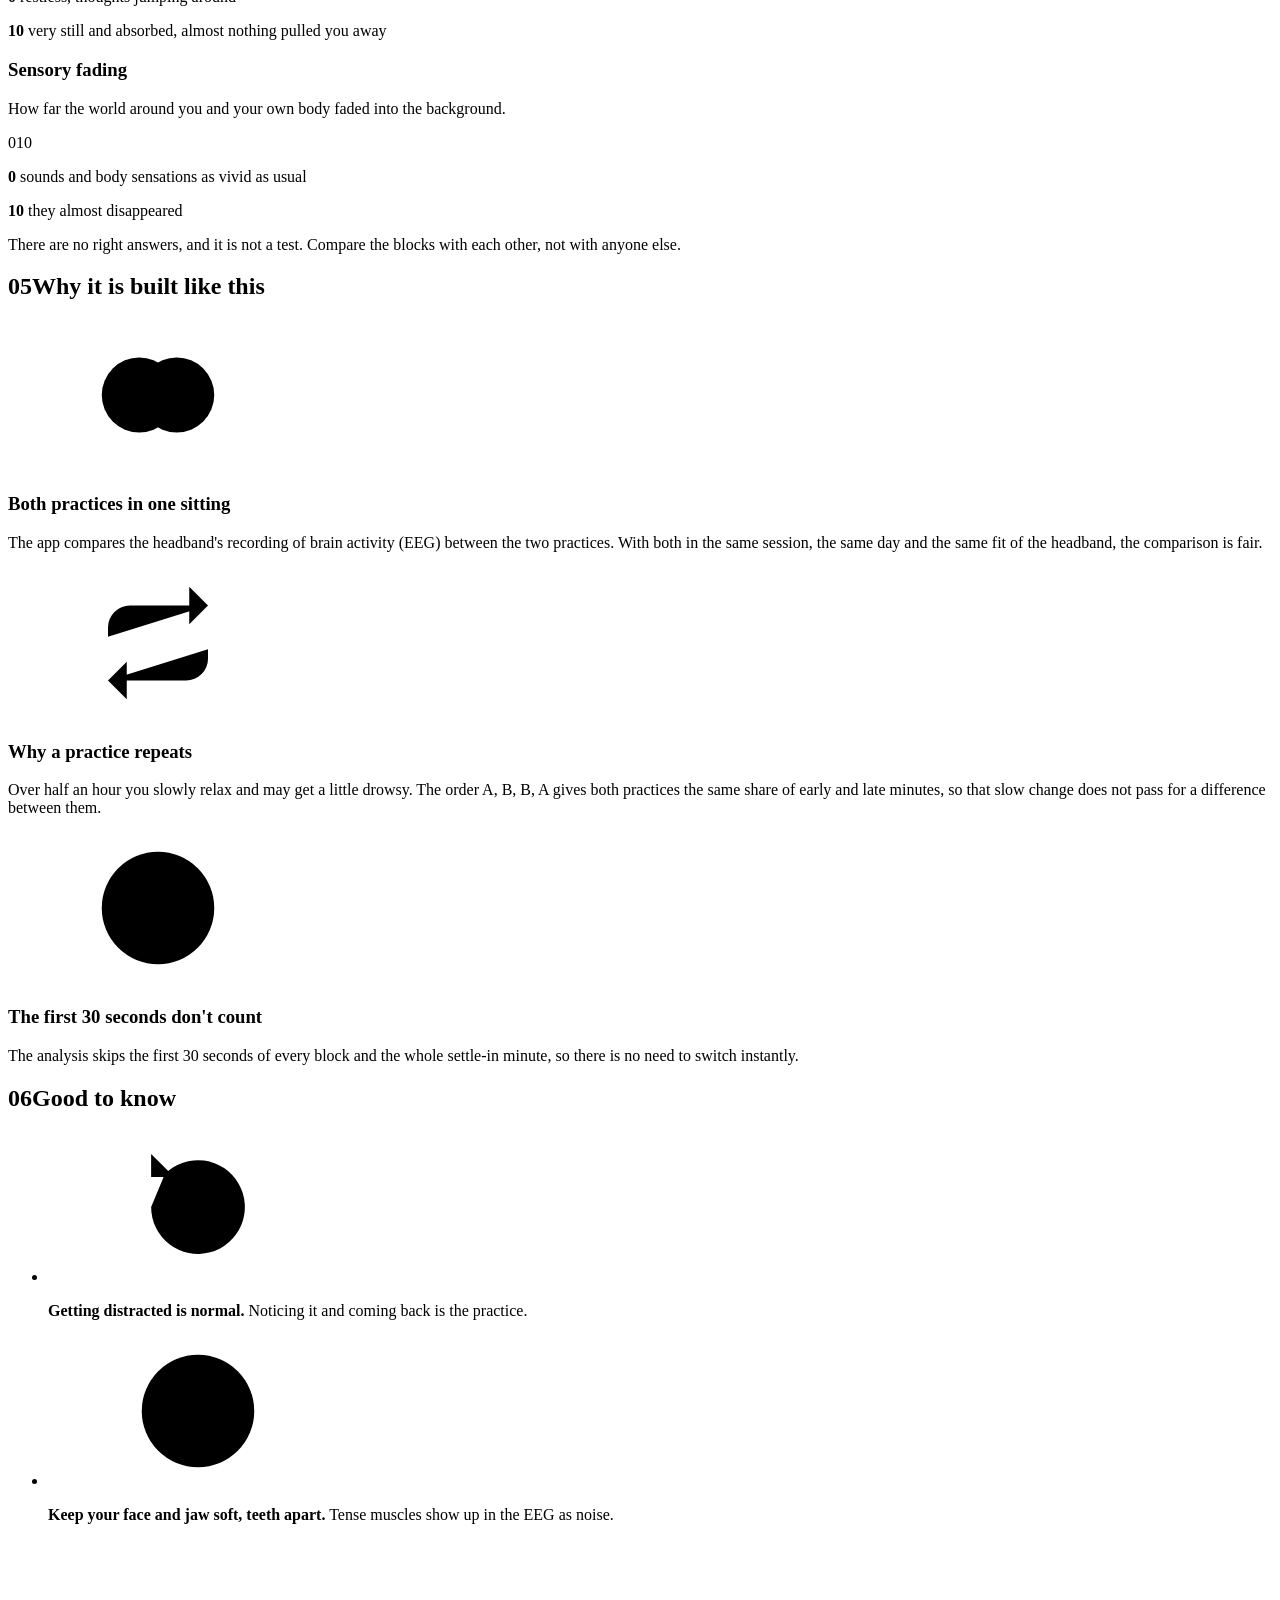
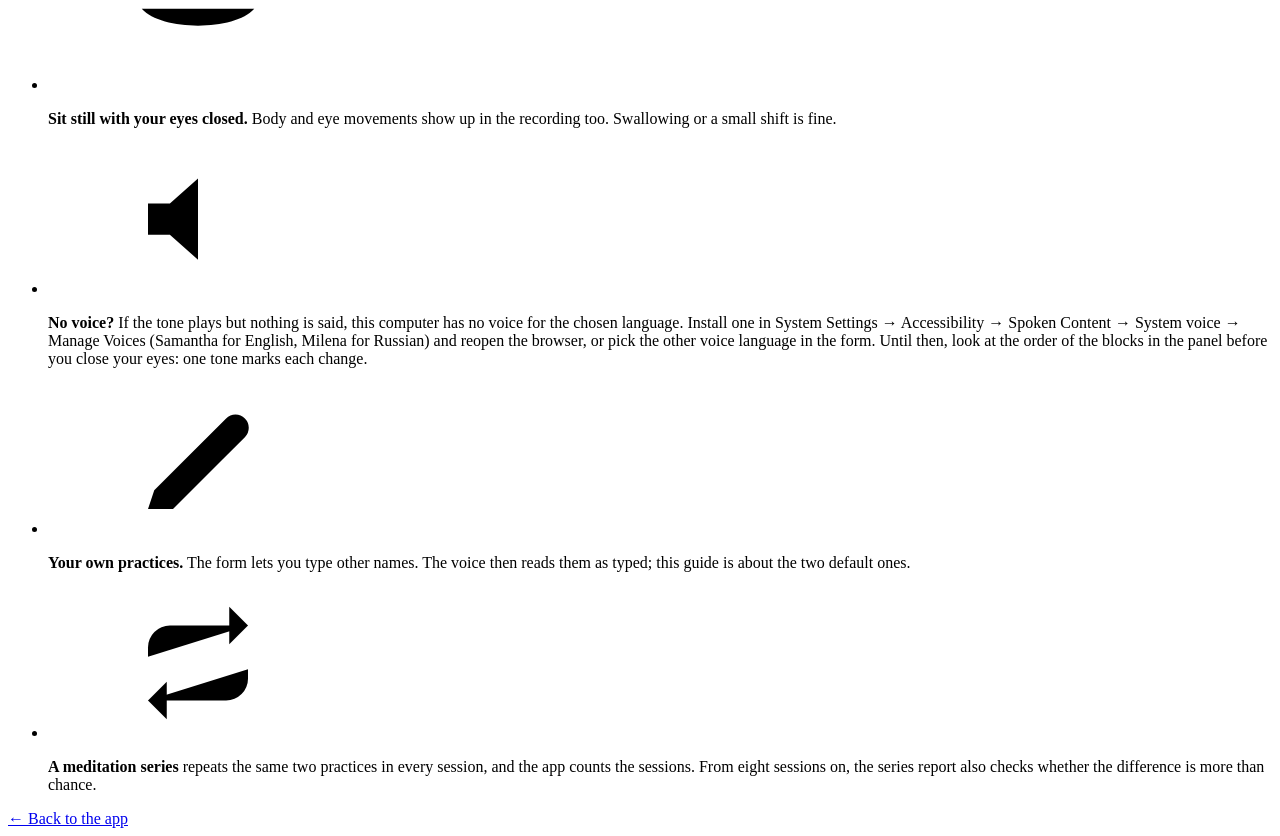
==== commit 5981ee81: "Guide: check the voice right after Start, and what to do without one The guide promised that the voi" ====
--- a/src/muse_tmr/app/static/guide.html
+++ b/src/muse_tmr/app/static/guide.html
@@ -20,6 +20,7 @@
       <symbol id="i-pen" viewBox="0 0 24 24"><path d="M4 20h4L19.5 8.5a2.1 2.1 0 0 0-3-3L5 17z"/><path d="M14.5 7.5l2 2"/></symbol>
       <symbol id="i-repeat" viewBox="0 0 24 24"><path d="M17 3l3 3-3 3"/><path d="M4 11V9.5A3.5 3.5 0 0 1 7.5 6H20"/><path d="M7 21l-3-3 3-3"/><path d="M20 13v1.5a3.5 3.5 0 0 1-3.5 3.5H4"/></symbol>
       <symbol id="i-pair" viewBox="0 0 24 24"><circle cx="9" cy="12" r="6"/><circle cx="15" cy="12" r="6"/></symbol>
+      <symbol id="i-mute" viewBox="0 0 24 24"><path d="M4 9.5h3.5L12 5.5v13l-4.5-4H4z"/><path d="M16 9.5l5 5M21 9.5l-5 5"/></symbol>
       <symbol id="i-clock" viewBox="0 0 24 24"><circle cx="12" cy="12" r="9"/><path d="M12 7v5l3 2"/></symbol>
       <symbol id="art-focus" viewBox="0 0 160 110">
         <g fill="currentColor" stroke="none" opacity=".28">
@@ -115,15 +116,19 @@
         <ol class="steps">
           <li>
             <h3>Get ready</h3>
-            <p>Sit comfortably, back upright, hands resting. Put the headband on and adjust it until the app says “Contact looks good”. If you use the Polar H10 chest strap, put it on too. Turn the volume up; if the panel says “click the page to enable sound”, click anywhere on the page once.</p>
+            <p>Sit comfortably, back upright, hands resting. Put the headband on and adjust it until the app says “Contact looks good”. If you use the Polar H10 chest strap, put it on too. Turn the volume up.</p>
+          </li>
+          <li>
+            <h3>Start, and check the voice</h3>
+            <p>Press Start meditation. A Sound button appears next to the timer: turn it off and on again, and you should hear a tone and “Sound on.” If only the tone plays, read “No voice?” below before you close your eyes.</p>
           </li>
           <li class="settle">
             <h3>Settle in <small>1 min</small></h3>
-            <p>Press Start meditation and close your eyes. Nothing to do yet: just sit and let the body calm down. The clock starts with the first data from the headband.</p>
+            <p>Close your eyes. Nothing to do yet: just sit and let the body calm down. The minute counts from the first data from the headband.</p>
           </li>
           <li class="block">
             <h3>Blocks <small>8 min each</small></h3>
-            <p>A soft tone, then the voice names the practice. Stay with it until the next tone. Keep your eyes closed the whole time; the voice always tells you what comes next.</p>
+            <p>A soft tone, then the voice names the practice. Stay with it until the next tone, with your eyes closed the whole time.</p>
           </li>
           <li class="block">
             <h3>The same practice again</h3>
@@ -186,6 +191,7 @@
           <li><svg class="icon"><use href="#i-return"/></svg><p><b>Getting distracted is normal.</b> Noticing it and coming back is the practice.</p></li>
           <li><svg class="icon"><use href="#i-face"/></svg><p><b>Keep your face and jaw soft, teeth apart.</b> Tense muscles show up in the EEG as noise.</p></li>
           <li><svg class="icon"><use href="#i-still"/></svg><p><b>Sit still with your eyes closed.</b> Body and eye movements show up in the recording too. Swallowing or a small shift is fine.</p></li>
+          <li><svg class="icon"><use href="#i-mute"/></svg><p><b>No voice?</b> If the tone plays but nothing is said, this computer has no voice for the chosen language. Install one in System Settings → Accessibility → Spoken Content → System voice → Manage Voices (Samantha for English, Milena for Russian) and reopen the browser, or pick the other voice language in the form. Until then, look at the order of the blocks in the panel before you close your eyes: one tone marks each change.</p></li>
           <li><svg class="icon"><use href="#i-pen"/></svg><p><b>Your own practices.</b> The form lets you type other names. The voice then reads them as typed; this guide is about the two default ones.</p></li>
           <li><svg class="icon"><use href="#i-repeat"/></svg><p><b>A meditation series</b> repeats the same two practices in every session, and the app counts the sessions. From eight sessions on, the series report also checks whether the difference is more than chance.</p></li>
         </ul>
@@ -253,15 +259,19 @@
         <ol class="steps">
           <li>
             <h3>Подготовка</h3>
-            <p>Сядь удобно, спина прямая, руки лежат свободно. Надень обруч и поправляй его, пока приложение не напишет «Contact looks good». Если пользуешься нагрудным датчиком Polar H10, надень и его. Сделай звук погромче; если на панели написано «click the page to enable sound», один раз кликни по странице.</p>
+            <p>Сядь удобно, спина прямая, руки лежат свободно. Надень обруч и поправляй его, пока приложение не напишет «Contact looks good». Если пользуешься нагрудным датчиком Polar H10, надень и его. Сделай звук погромче.</p>
+          </li>
+          <li>
+            <h3>Старт и проверка голоса</h3>
+            <p>Нажми Start meditation. Рядом с таймером появится кнопка Sound: выключи и снова включи её, и должны прозвучать сигнал и «Звук включён». Если слышен только сигнал, загляни в «Нет голоса?» ниже, прежде чем закрывать глаза.</p>
           </li>
           <li class="settle">
             <h3>Успокоиться <small>1 мин</small></h3>
-            <p>Нажми Start meditation и закрой глаза. Пока делать ничего не нужно: просто сиди и дай телу успокоиться. Отсчёт начнётся с первых данных от обруча.</p>
+            <p>Закрой глаза. Пока делать ничего не нужно: просто сиди и дай телу успокоиться. Минута отсчитывается с первых данных от обруча.</p>
           </li>
           <li class="block">
             <h3>Блоки <small>по 8 мин</small></h3>
-            <p>Тихий сигнал, потом голос называет практику. Занимайся ею до следующего сигнала. Глаза всё время закрыты, голос сам скажет, что дальше.</p>
+            <p>Тихий сигнал, потом голос называет практику. Занимайся ею до следующего сигнала, глаза всё время закрыты.</p>
           </li>
           <li class="block">
             <h3>Та же практика ещё раз</h3>
@@ -324,6 +334,7 @@
           <li><svg class="icon"><use href="#i-return"/></svg><p><b>Отвлекаться нормально.</b> Практика как раз в том, чтобы заметить это и вернуться.</p></li>
           <li><svg class="icon"><use href="#i-face"/></svg><p><b>Лицо и челюсть расслаблены, зубы не сжаты.</b> Напряжённые мышцы попадают в ЭЭГ как шум.</p></li>
           <li><svg class="icon"><use href="#i-still"/></svg><p><b>Сиди неподвижно и с закрытыми глазами.</b> Движения тела и глаз тоже видны в записи. Сглотнуть или чуть поменять позу можно.</p></li>
+          <li><svg class="icon"><use href="#i-mute"/></svg><p><b>Нет голоса?</b> Если сигнал звучит, а слов нет, на компьютере нет голоса для выбранного языка. Установи его в системных настройках: Универсальный доступ → Устный контент → Системный голос → Управлять голосами (Milena для русского, Samantha для английского), потом перезапусти браузер. Или выбери в форме другой язык голоса. Пока голоса нет, перед тем как закрыть глаза, посмотри порядок блоков на панели: каждую смену отмечает один сигнал.</p></li>
           <li><svg class="icon"><use href="#i-pen"/></svg><p><b>Свои практики.</b> В форме можно вписать другие названия. Голос прочитает их как есть, а эта справка про две практики по умолчанию.</p></li>
           <li><svg class="icon"><use href="#i-repeat"/></svg><p><b>Серия медитаций</b> повторяет одни и те же две практики в каждой сессии, а приложение считает сессии. С восьми сессий отчёт по серии ещё и проверяет, не случайна ли разница.</p></li>
         </ul>
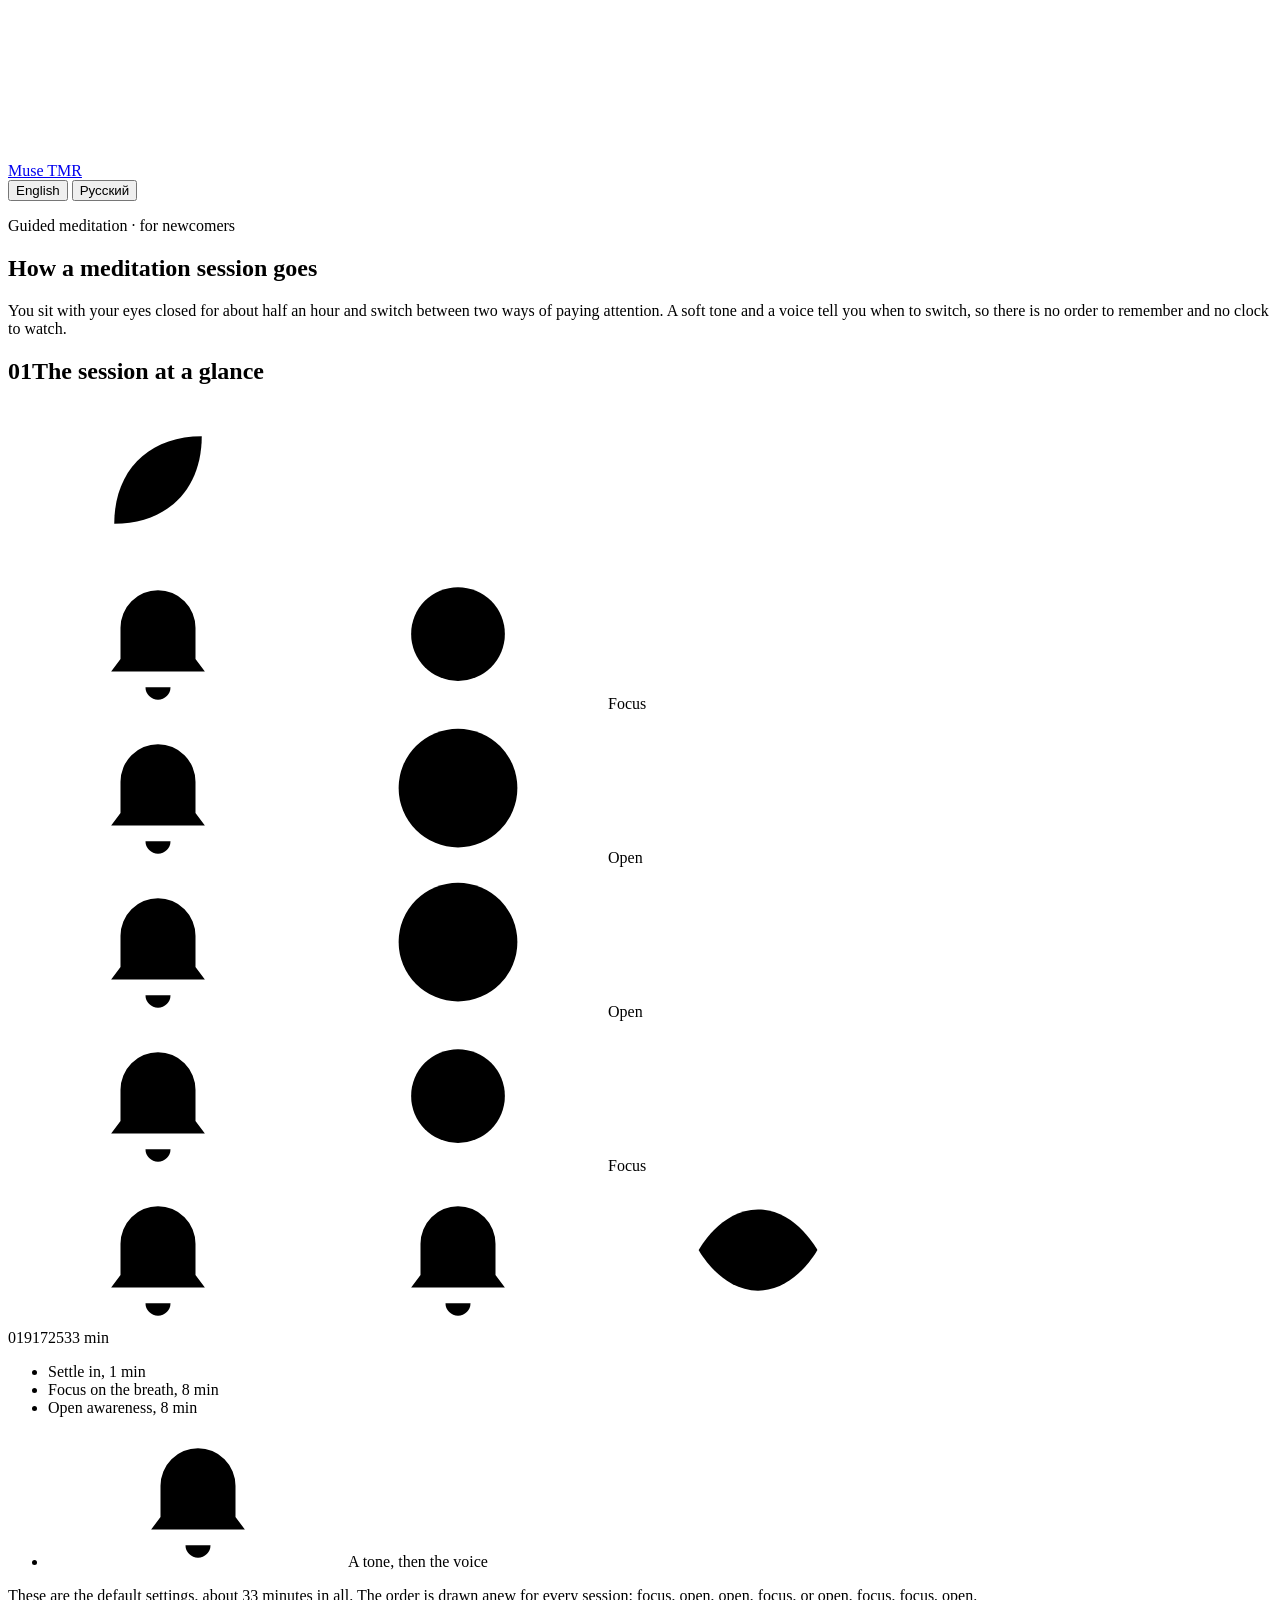
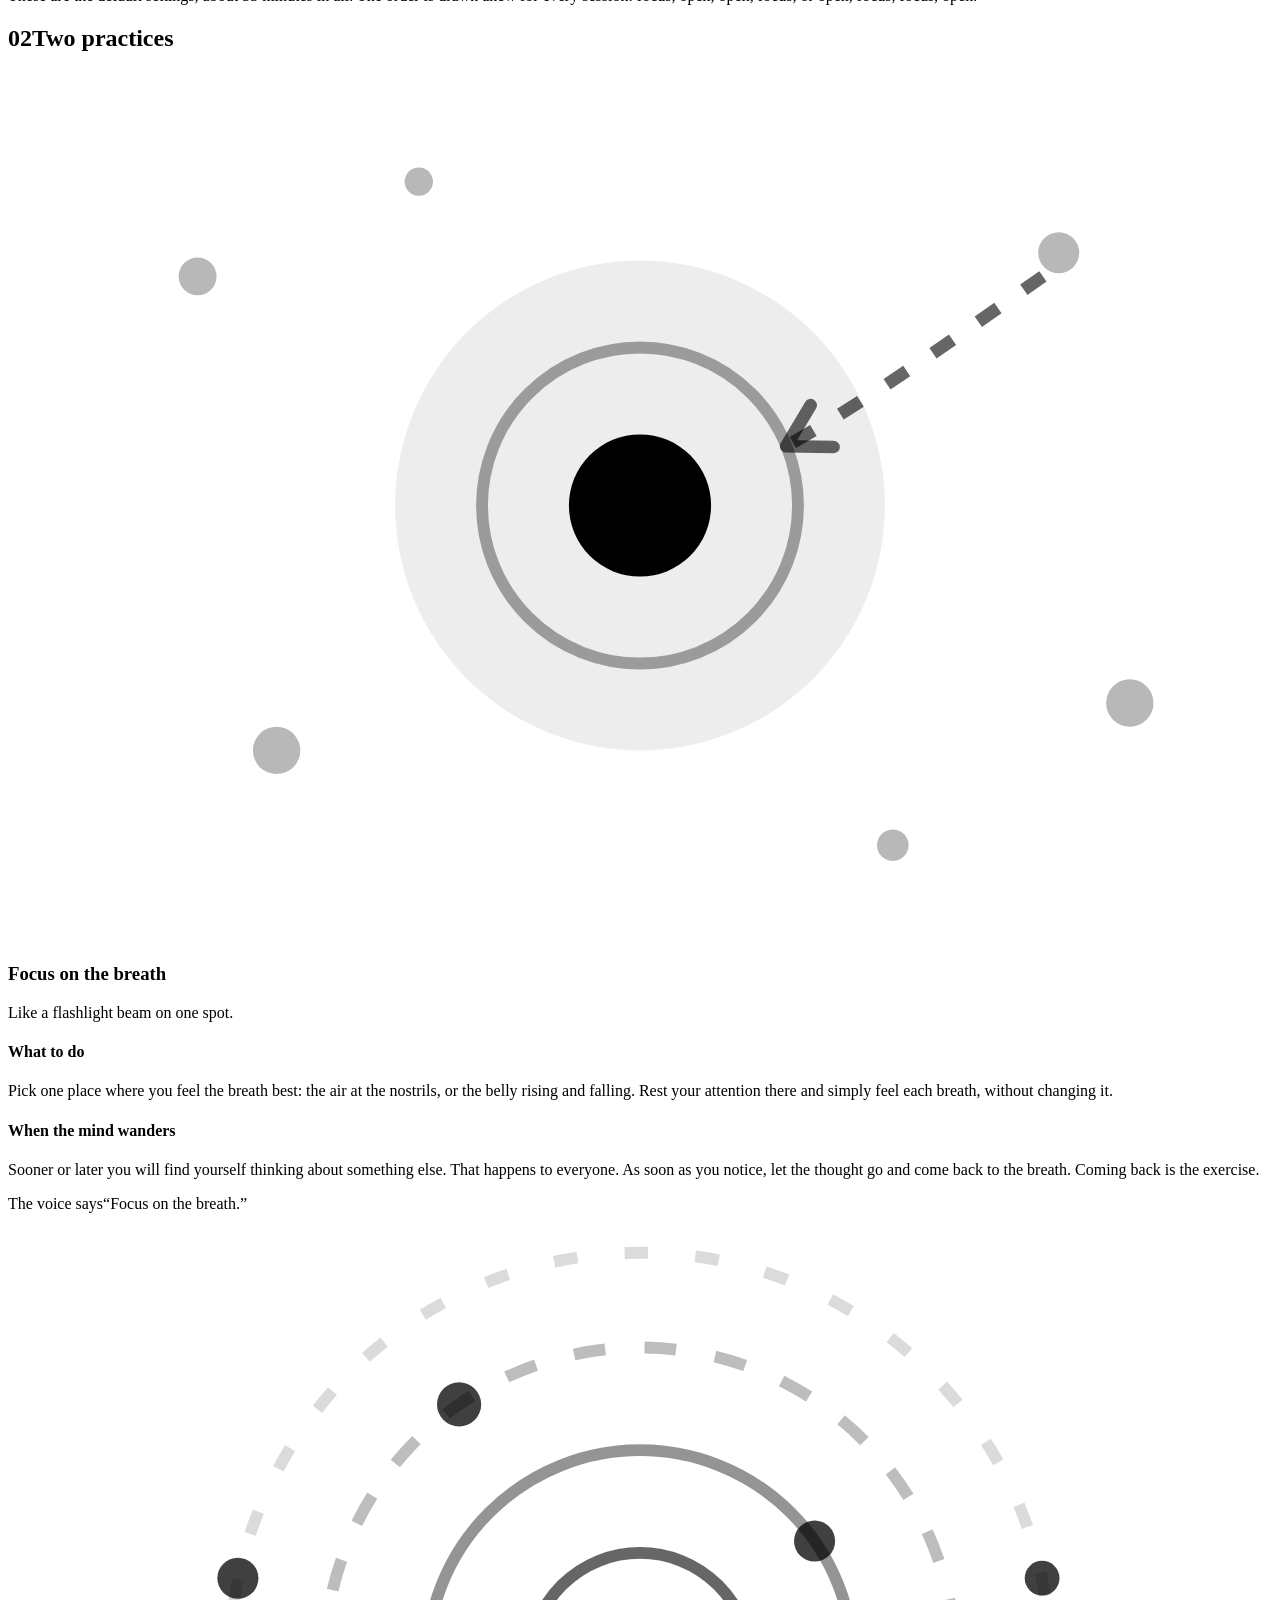
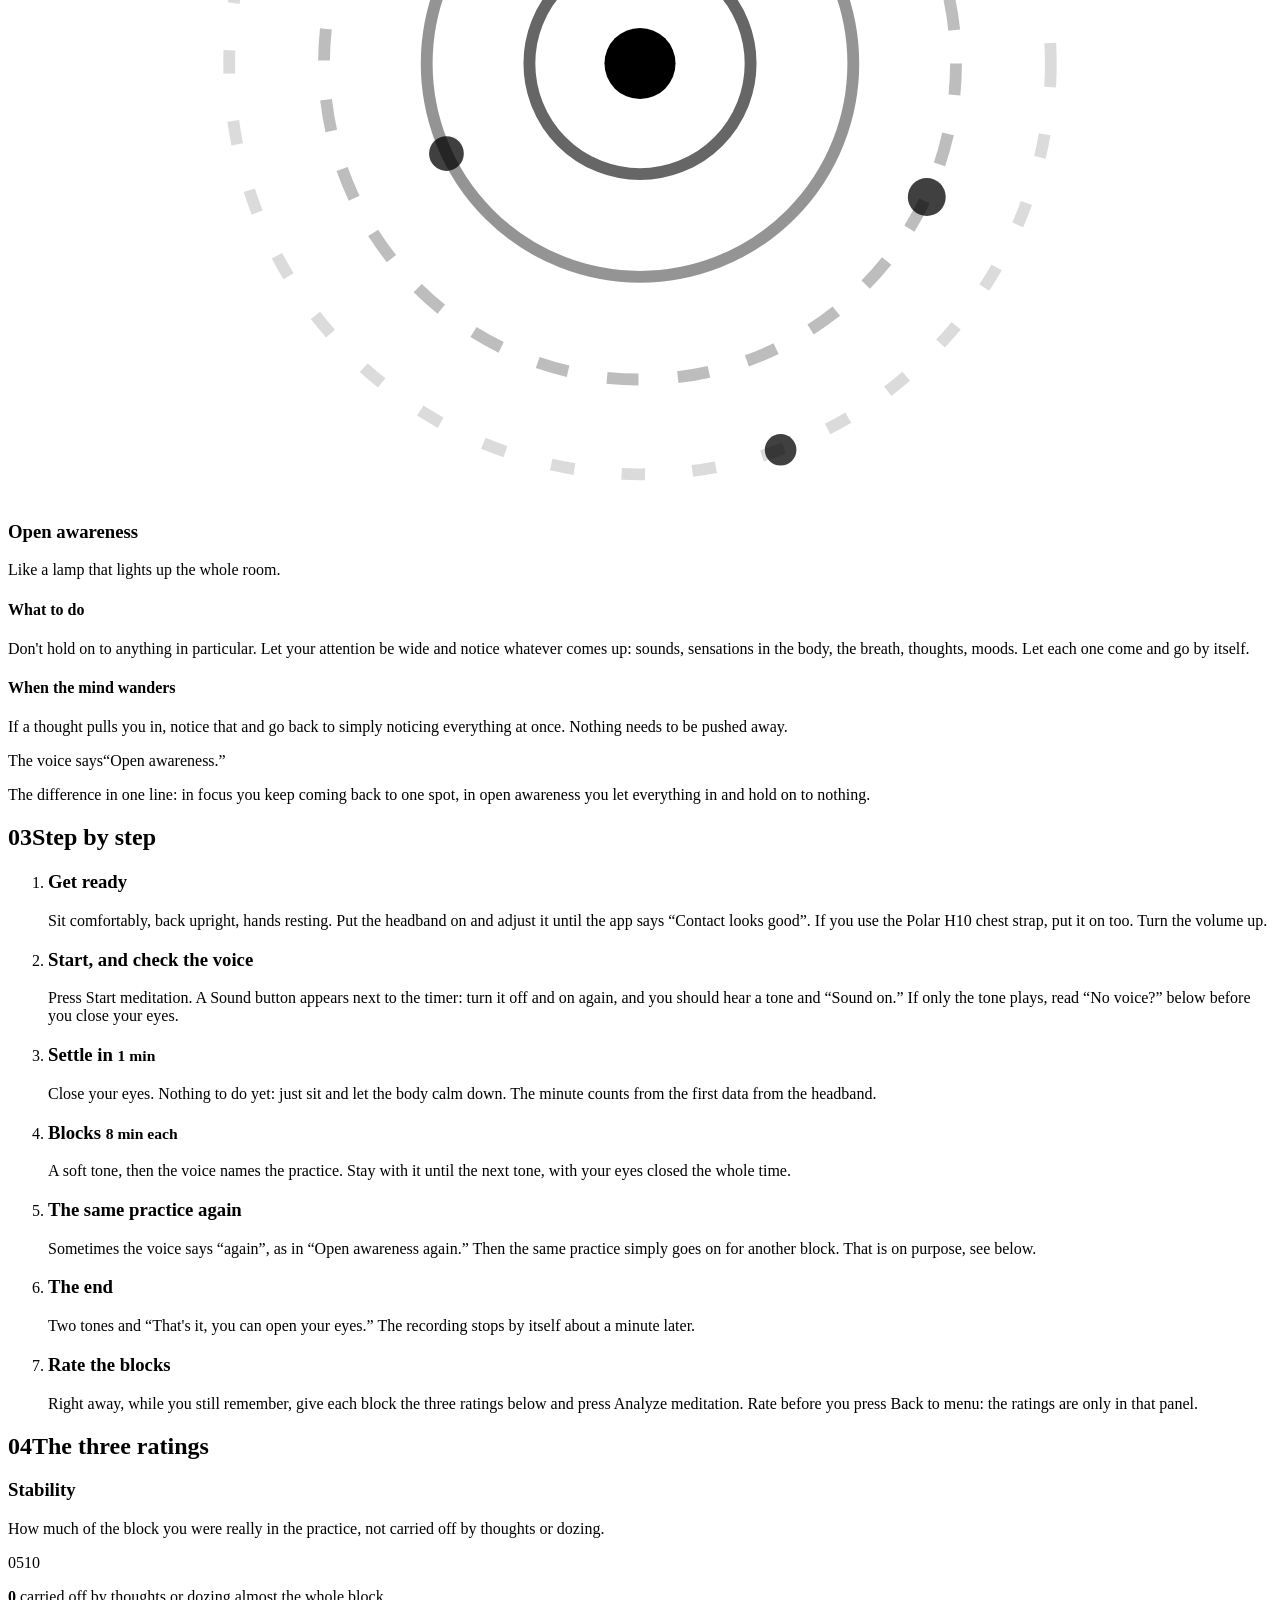
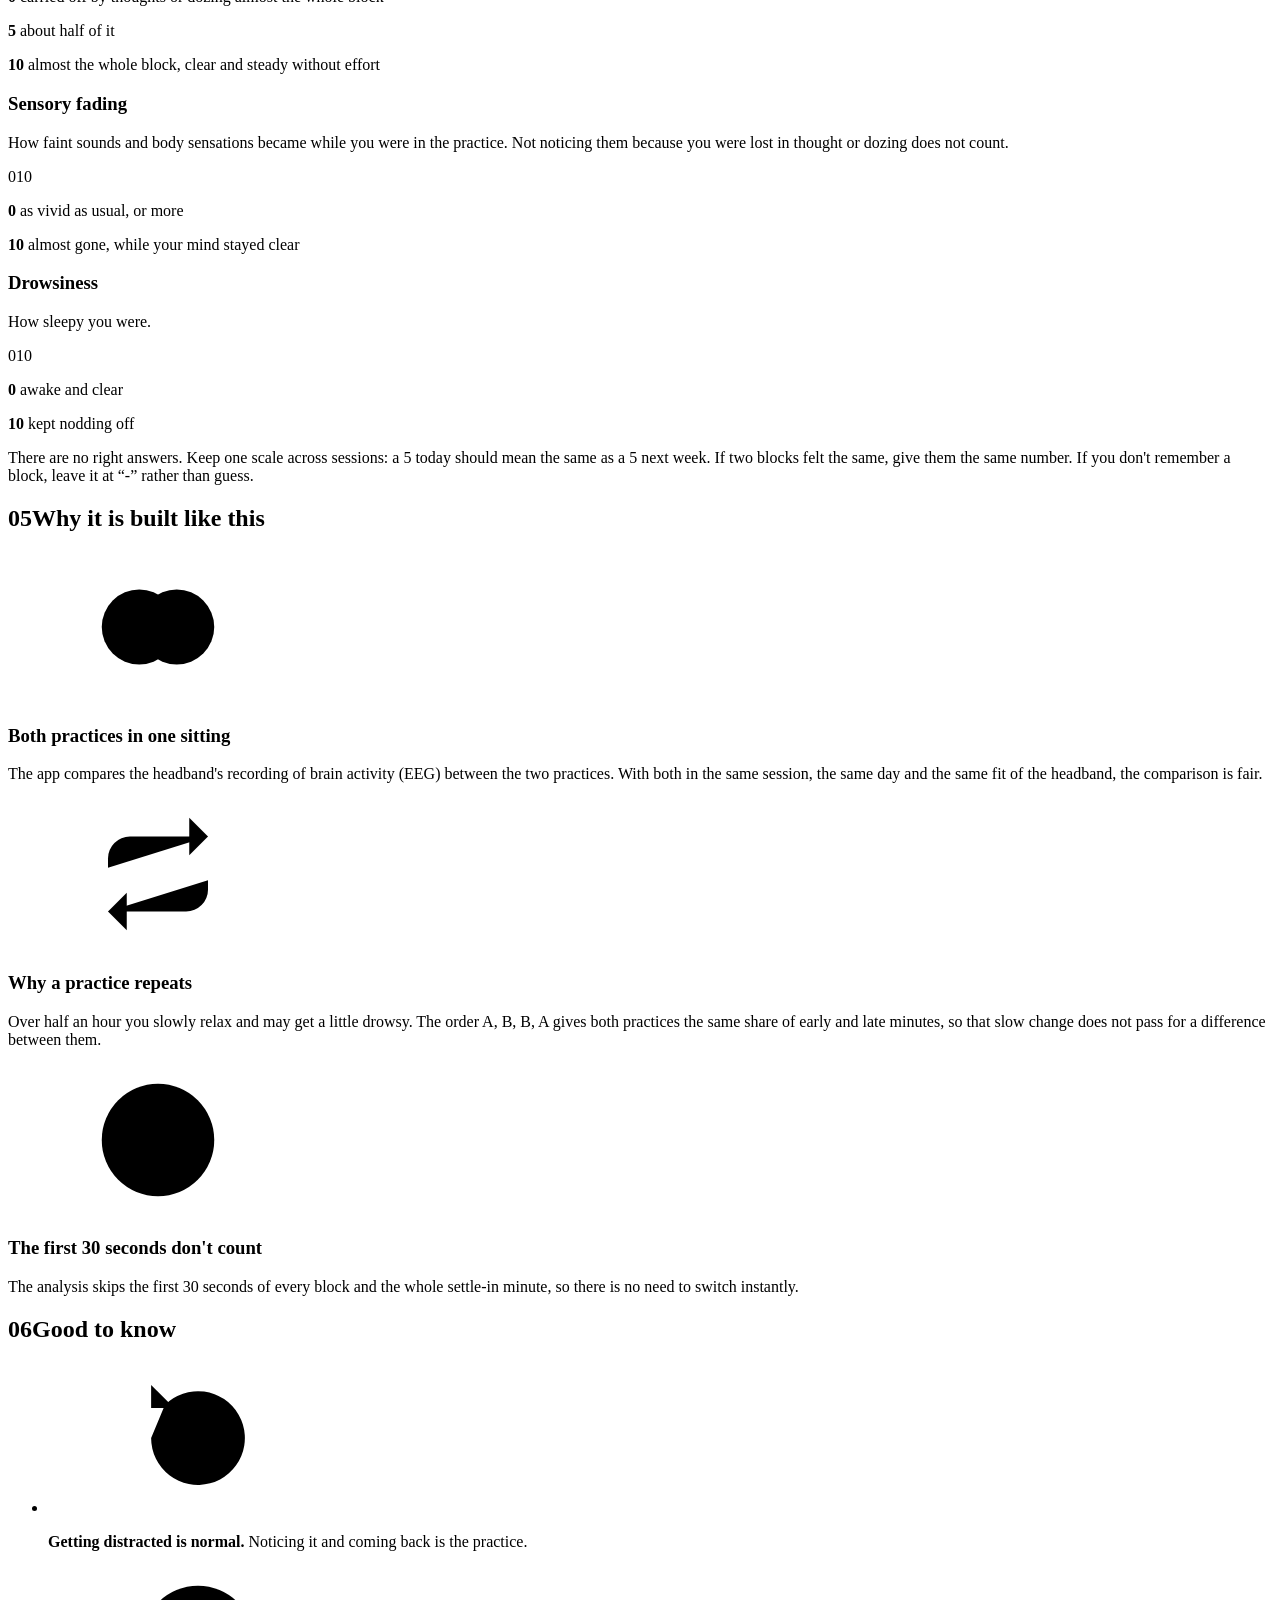
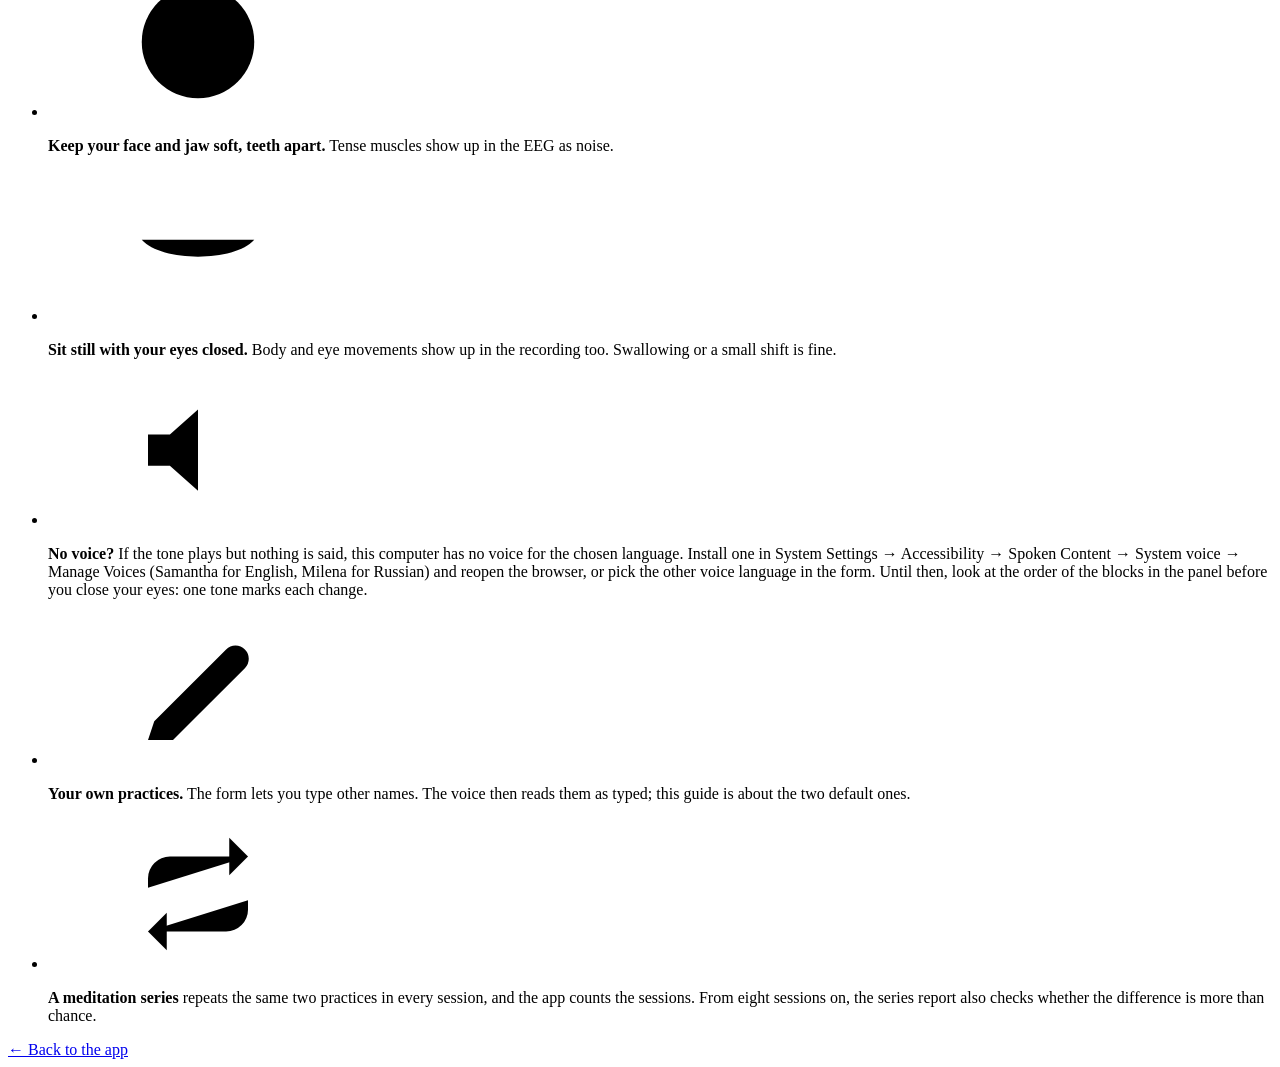
==== commit c1a6edde: "Meditation ratings: stability instead of depth, and drowsiness "Depth" was too vague to rate the sam" ====
--- a/src/muse_tmr/app/static/guide.html
+++ b/src/muse_tmr/app/static/guide.html
@@ -140,28 +140,34 @@
           </li>
           <li>
             <h3>Rate the blocks</h3>
-            <p>Right away, while you still remember, give each block the two ratings below and press Analyze meditation. Rate before you press Back to menu: the ratings are only in that panel.</p>
+            <p>Right away, while you still remember, give each block the three ratings below and press Analyze meditation. Rate before you press Back to menu: the ratings are only in that panel.</p>
           </li>
         </ol>
       </section>
 
       <section aria-labelledby="en-ratings">
-        <h2 id="en-ratings"><span class="kicker">04</span>The two ratings</h2>
+        <h2 id="en-ratings"><span class="kicker">04</span>The three ratings</h2>
         <div class="scales">
-          <div class="scale depth">
-            <h3>Depth</h3>
-            <p>How deep the block felt.</p>
-            <div class="bar" aria-hidden="true"><span>0</span><span>10</span></div>
-            <div class="ends"><p><b>0</b> restless, thoughts jumping around</p><p><b>10</b> very still and absorbed, almost nothing pulled you away</p></div>
+          <div class="scale stability">
+            <h3>Stability</h3>
+            <p>How much of the block you were really in the practice, not carried off by thoughts or dozing.</p>
+            <div class="bar" aria-hidden="true"><span>0</span><span>5</span><span>10</span></div>
+            <div class="ends"><p><b>0</b> carried off by thoughts or dozing almost the whole block</p><p><b>5</b> about half of it</p><p><b>10</b> almost the whole block, clear and steady without effort</p></div>
           </div>
           <div class="scale fading">
             <h3>Sensory fading</h3>
-            <p>How far the world around you and your own body faded into the background.</p>
+            <p>How faint sounds and body sensations became while you were in the practice. Not noticing them because you were lost in thought or dozing does not count.</p>
             <div class="bar" aria-hidden="true"><span>0</span><span>10</span></div>
-            <div class="ends"><p><b>0</b> sounds and body sensations as vivid as usual</p><p><b>10</b> they almost disappeared</p></div>
-          </div>
-        </div>
-        <p class="note">There are no right answers, and it is not a test. Compare the blocks with each other, not with anyone else.</p>
+            <div class="ends"><p><b>0</b> as vivid as usual, or more</p><p><b>10</b> almost gone, while your mind stayed clear</p></div>
+          </div>
+          <div class="scale drowsiness">
+            <h3>Drowsiness</h3>
+            <p>How sleepy you were.</p>
+            <div class="bar" aria-hidden="true"><span>0</span><span>10</span></div>
+            <div class="ends"><p><b>0</b> awake and clear</p><p><b>10</b> kept nodding off</p></div>
+          </div>
+        </div>
+        <p class="note">There are no right answers. Keep one scale across sessions: a 5 today should mean the same as a 5 next week. If two blocks felt the same, give them the same number. If you don't remember a block, leave it at “-” rather than guess.</p>
       </section>
 
       <section aria-labelledby="en-why">
@@ -283,28 +289,34 @@
           </li>
           <li>
             <h3>Оценить блоки</h3>
-            <p>Сразу после, пока помнишь, поставь каждому блоку две оценки (они описаны ниже) и нажми Analyze meditation. Оценивай до кнопки Back to menu: оценки есть только в этой панели.</p>
+            <p>Сразу после, пока помнишь, поставь каждому блоку три оценки (они описаны ниже) и нажми Analyze meditation. Оценивай до кнопки Back to menu: оценки есть только в этой панели.</p>
           </li>
         </ol>
       </section>
 
       <section aria-labelledby="ru-ratings">
-        <h2 id="ru-ratings"><span class="kicker">04</span>Две оценки</h2>
+        <h2 id="ru-ratings"><span class="kicker">04</span>Три оценки</h2>
         <div class="scales">
-          <div class="scale depth">
-            <h3>Глубина <small>Depth</small></h3>
-            <p>Насколько глубоким был блок.</p>
-            <div class="bar" aria-hidden="true"><span>0</span><span>10</span></div>
-            <div class="ends"><p><b>0</b> беспокойно, мысли скачут</p><p><b>10</b> очень тихо и собранно, почти ничто не отвлекало</p></div>
+          <div class="scale stability">
+            <h3>Устойчивость <small>Stability</small></h3>
+            <p>Какую часть блока ты по-настоящему был в практике, а не уносился в мысли и не дремал.</p>
+            <div class="bar" aria-hidden="true"><span>0</span><span>5</span><span>10</span></div>
+            <div class="ends"><p><b>0</b> почти весь блок уносило в мысли или в дрёму</p><p><b>5</b> примерно половину</p><p><b>10</b> почти весь блок, внимание ясное и устойчивое без усилий</p></div>
           </div>
           <div class="scale fading">
             <h3>Угасание ощущений <small>Sensory fading</small></h3>
-            <p>Насколько ушли на второй план всё вокруг и собственное тело.</p>
+            <p>Насколько приглушёнными стали звуки и ощущения в теле, пока ты был в практике. Если ты их просто не замечал, потому что думал о своём или задрёмывал, это не угасание.</p>
             <div class="bar" aria-hidden="true"><span>0</span><span>10</span></div>
-            <div class="ends"><p><b>0</b> звуки и ощущения в теле такие же яркие, как обычно</p><p><b>10</b> они почти исчезли</p></div>
-          </div>
-        </div>
-        <p class="note">Правильных ответов нет, это не экзамен. Сравнивай блоки между собой, а не с кем-то ещё.</p>
+            <div class="ends"><p><b>0</b> такие же яркие, как обычно, или ярче</p><p><b>10</b> почти исчезли, хотя сознание оставалось ясным</p></div>
+          </div>
+          <div class="scale drowsiness">
+            <h3>Сонливость <small>Drowsiness</small></h3>
+            <p>Насколько клонило в сон.</p>
+            <div class="bar" aria-hidden="true"><span>0</span><span>10</span></div>
+            <div class="ends"><p><b>0</b> бодро и ясно</p><p><b>10</b> то и дело проваливался в сон</p></div>
+          </div>
+        </div>
+        <p class="note">Правильных ответов нет. Держи одну шкалу во всех сессиях: 5 сегодня должно значить то же, что 5 через неделю. Если блоки ощущались одинаково, ставь одинаковые числа. Если блок не помнишь, оставь «-», не угадывай.</p>
       </section>
 
       <section aria-labelledby="ru-why">
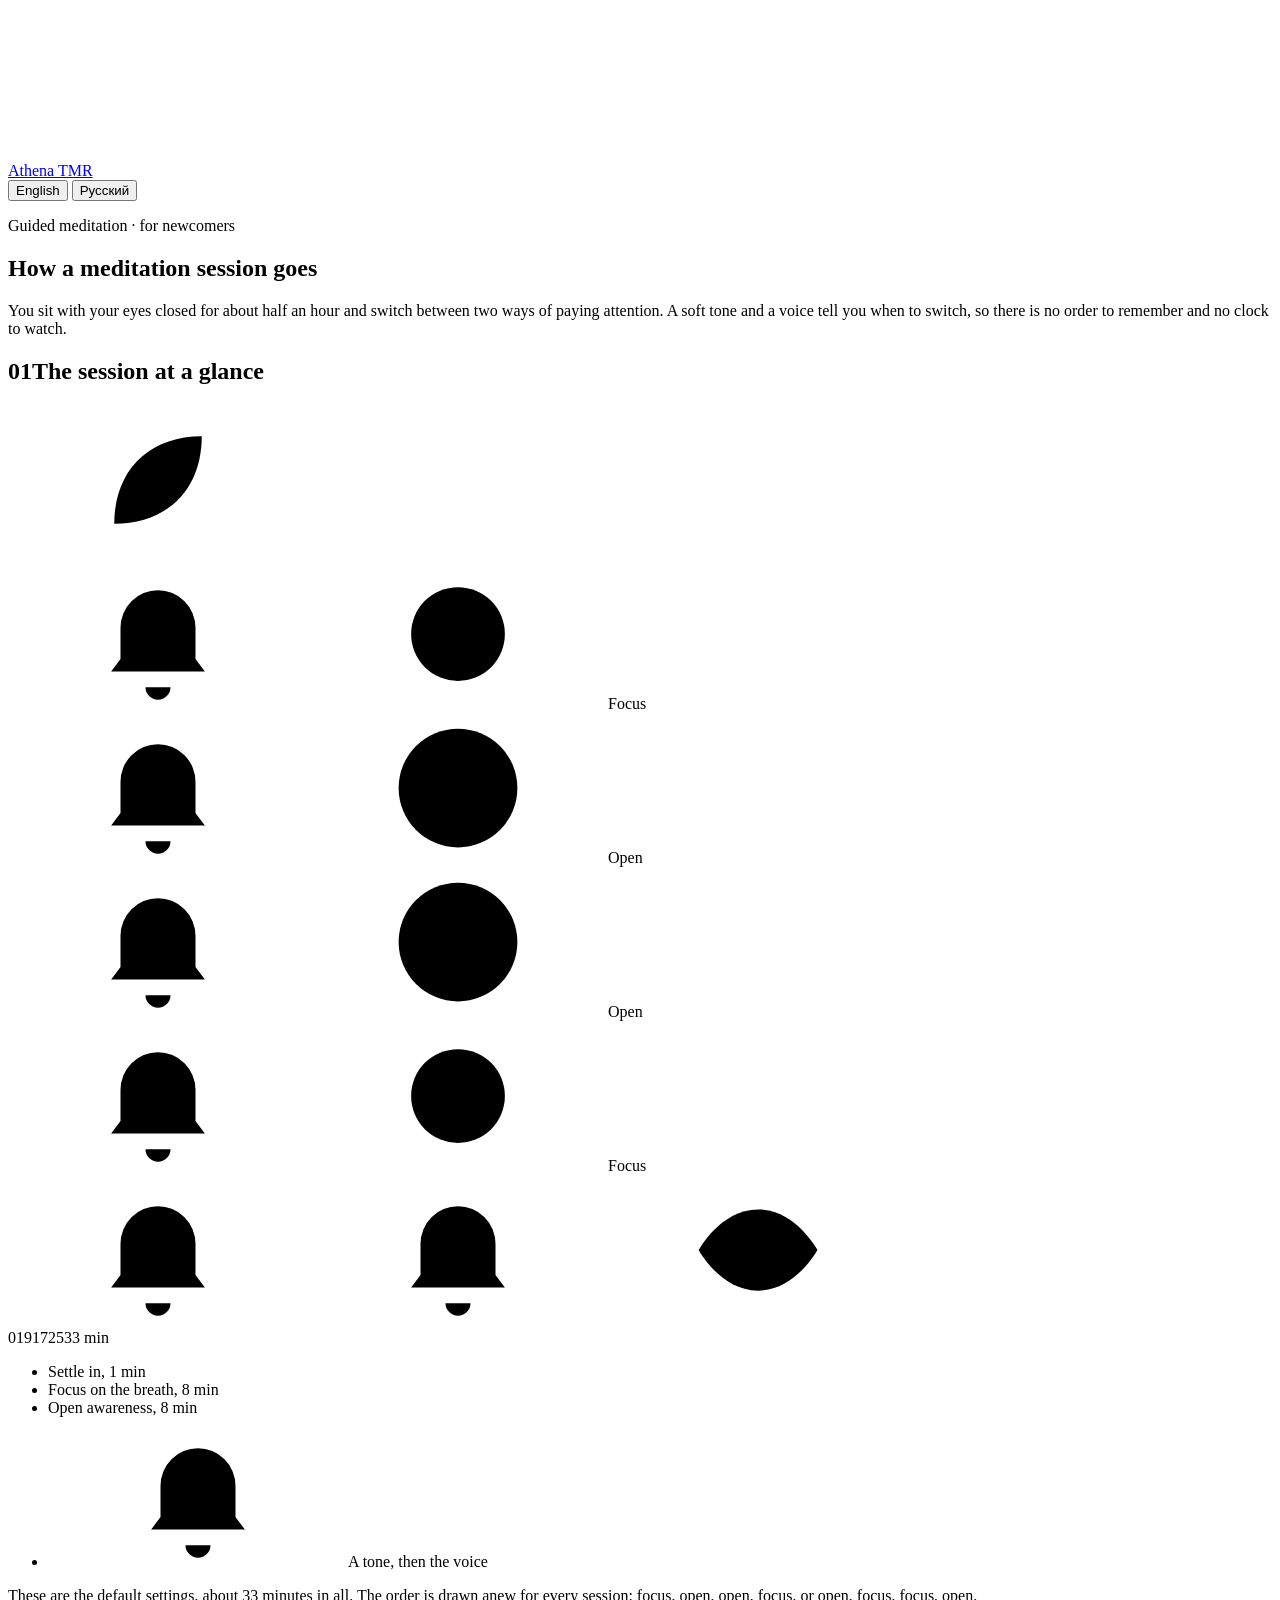
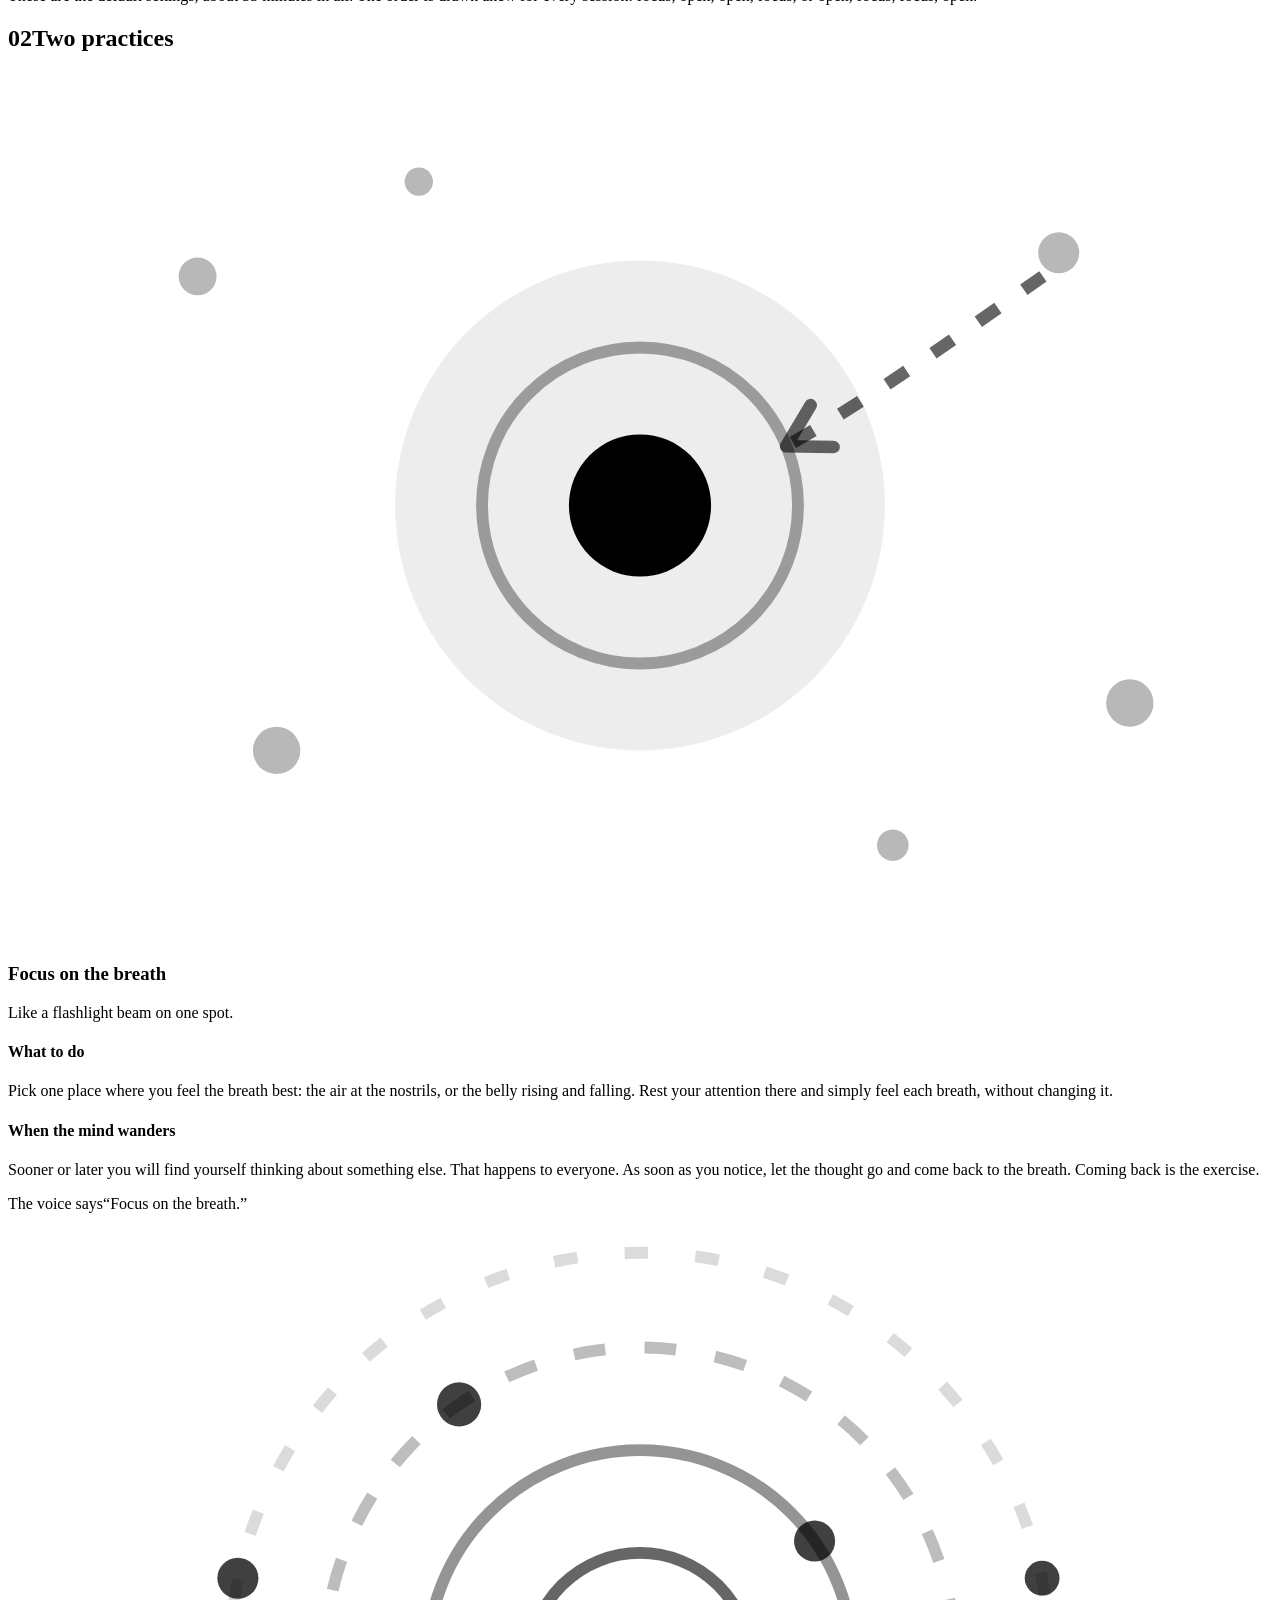
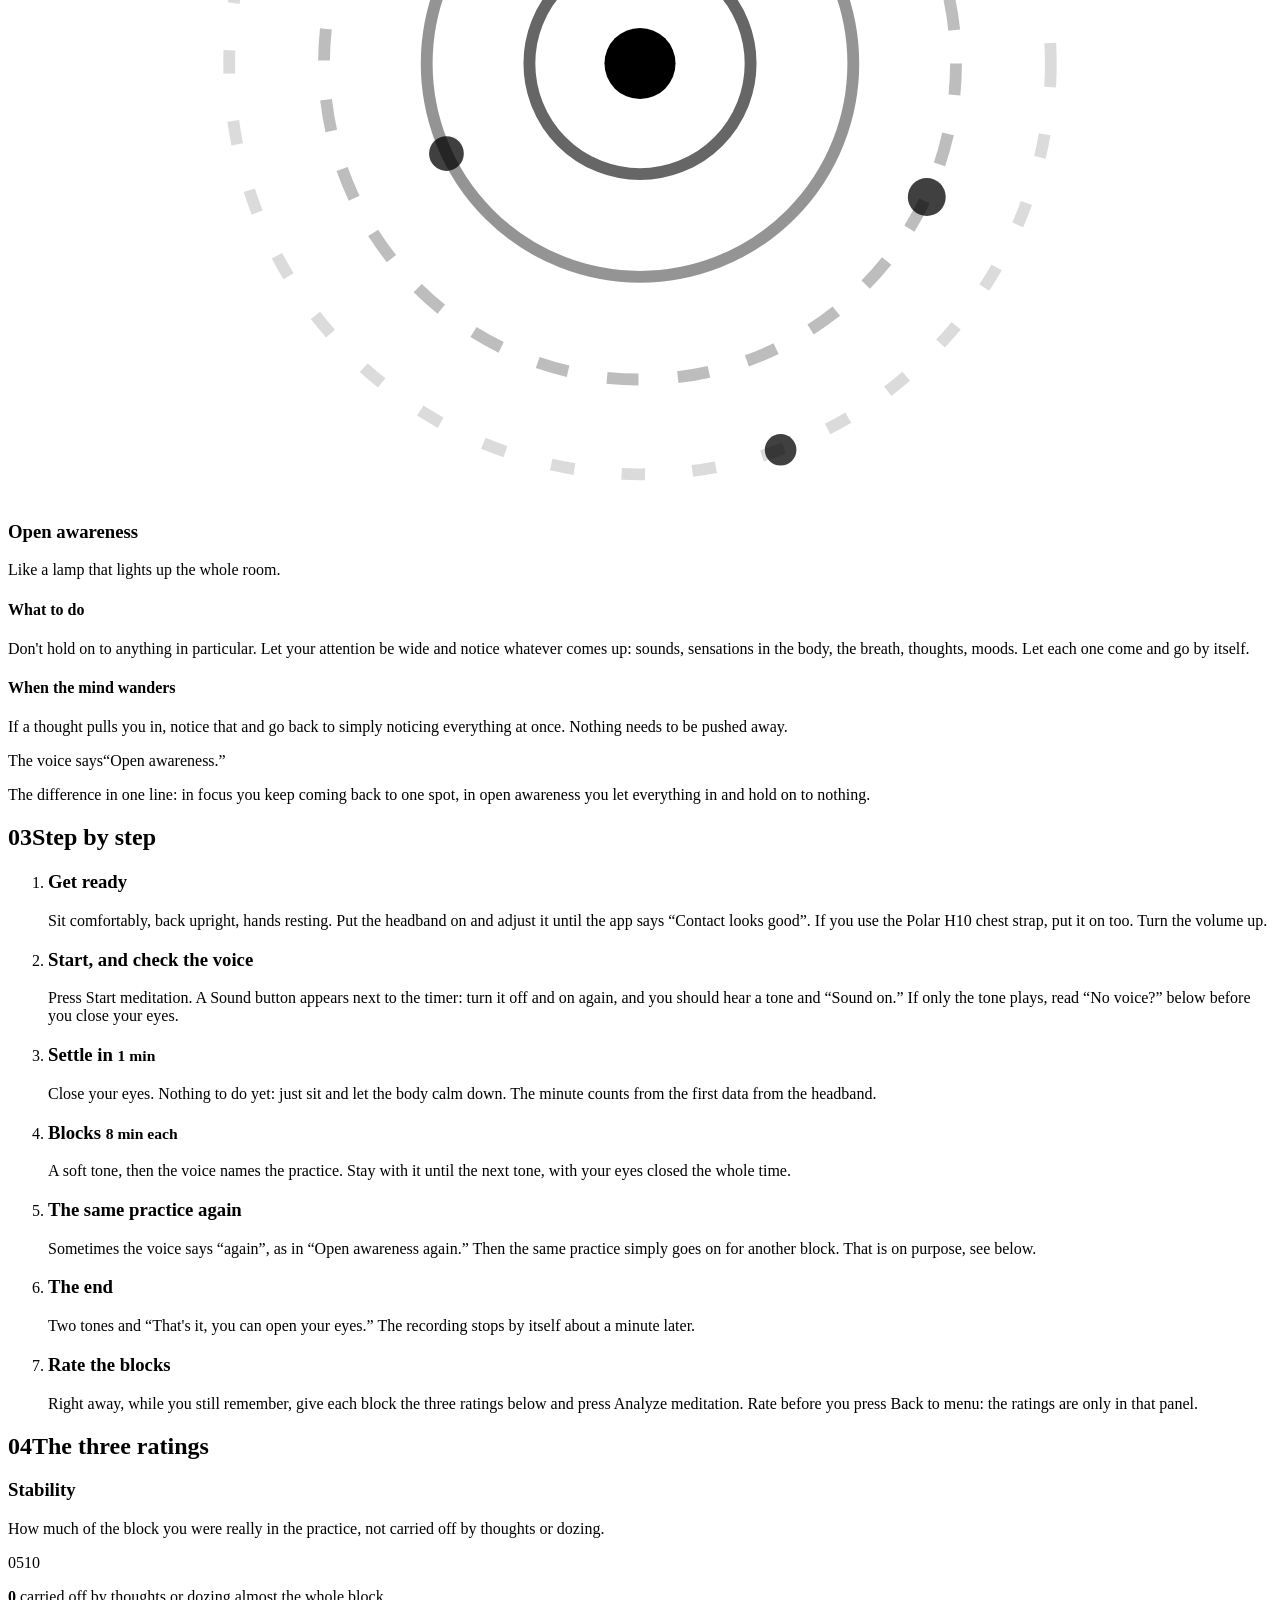
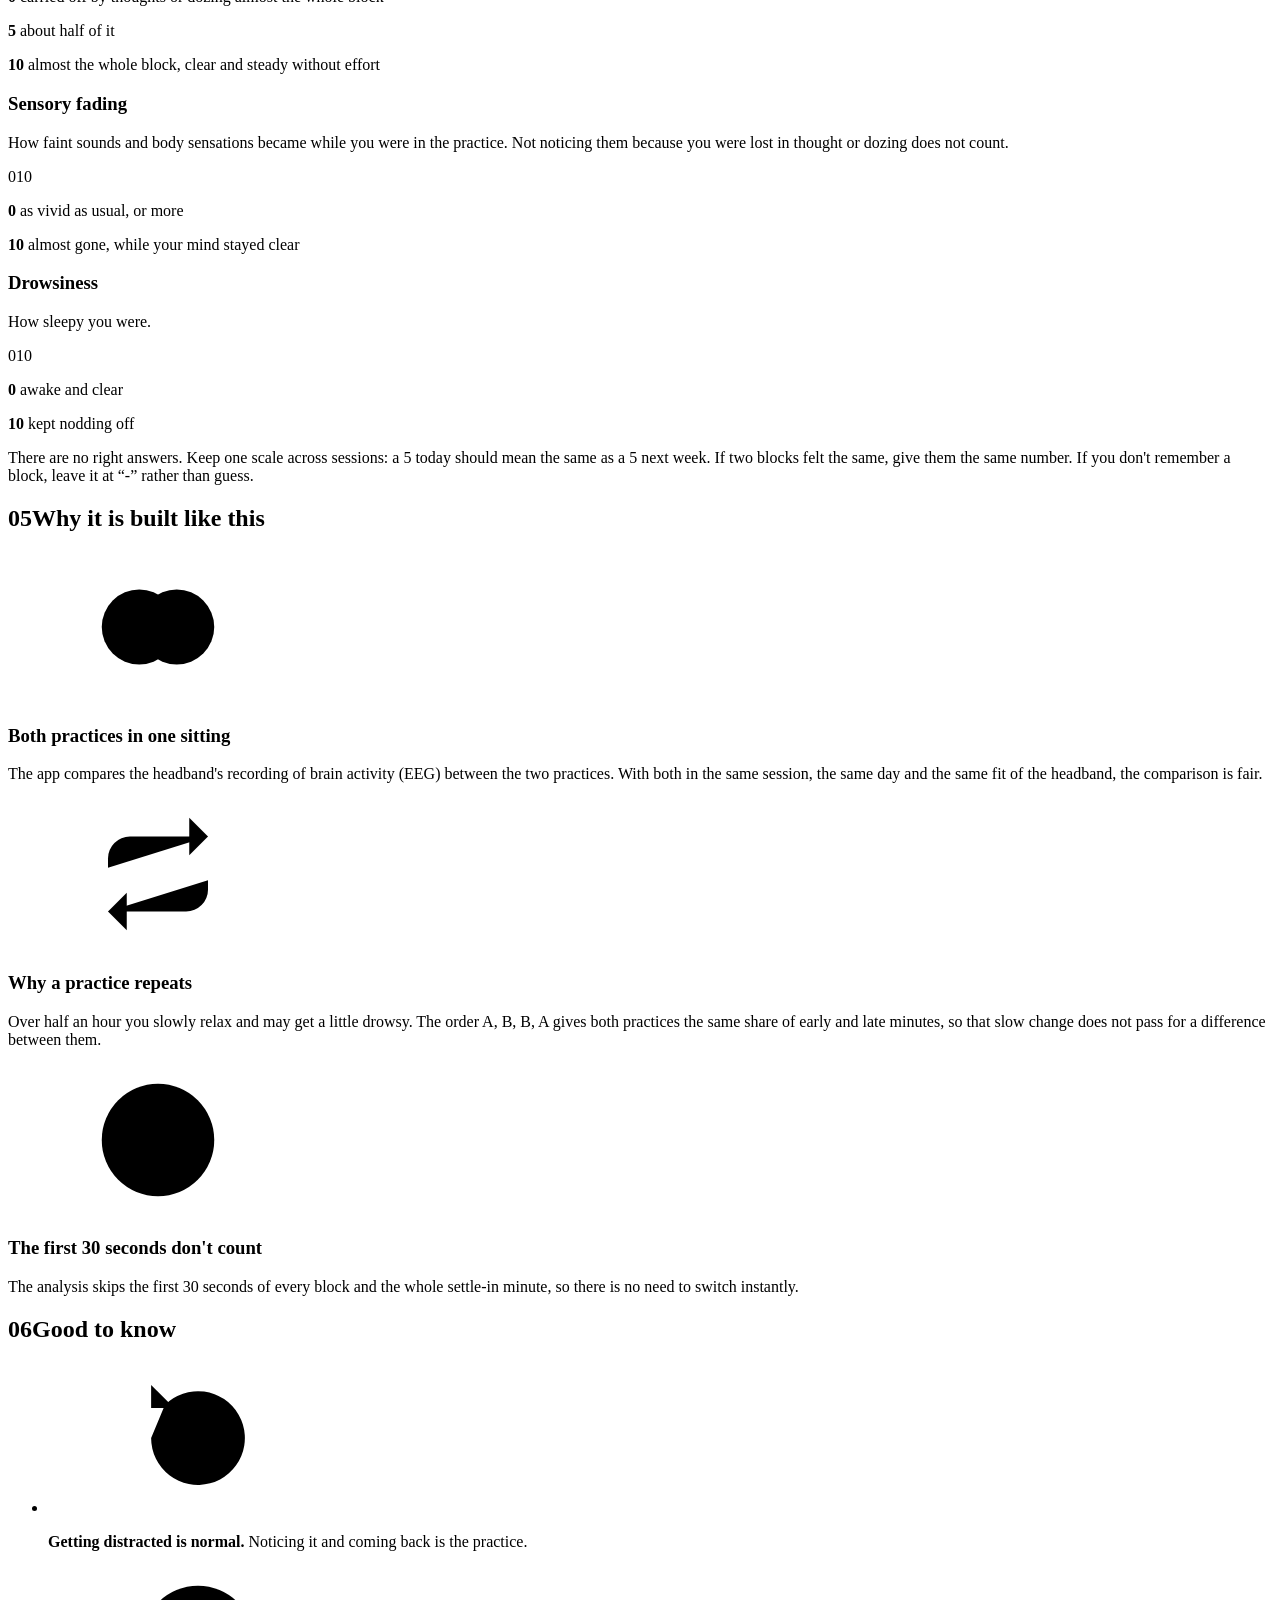
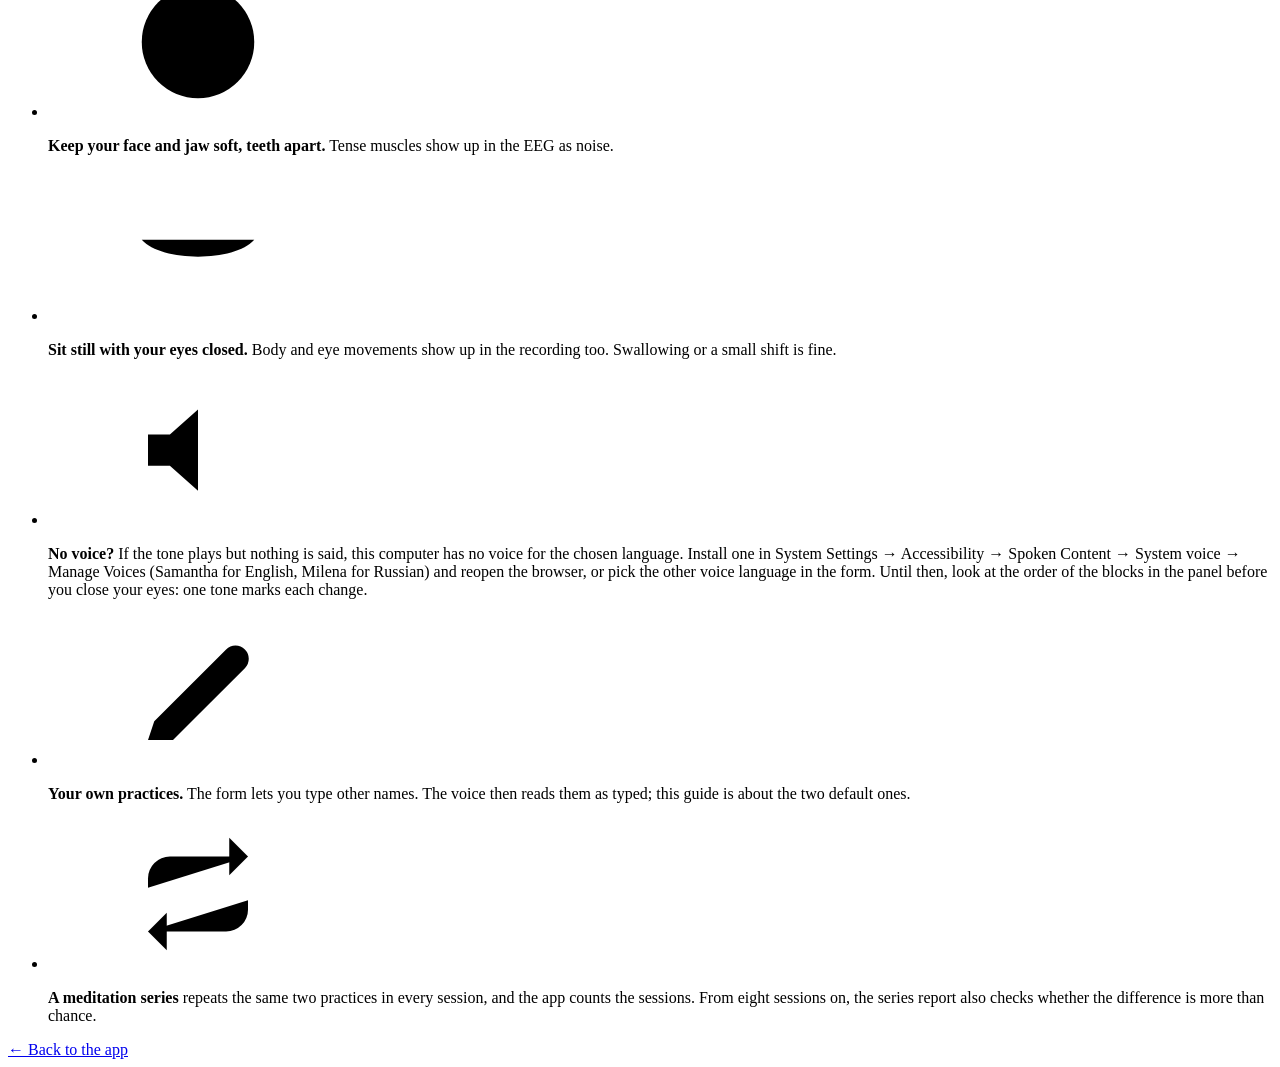
==== commit e374caeb: "App: Athena TMR, with a Record tab of modes and a Recordings tab The page was one card where the con" ====
--- a/src/muse_tmr/app/static/guide.html
+++ b/src/muse_tmr/app/static/guide.html
@@ -4,6 +4,7 @@
     <meta charset="utf-8">
     <meta name="viewport" content="width=device-width, initial-scale=1">
     <title>Meditation guide</title>
+    <link rel="icon" href="/icon.svg" type="image/svg+xml">
     <link rel="stylesheet" href="/guide.css">
   </head>
   <body>
@@ -50,7 +51,7 @@
     </svg>
 
     <header class="topbar">
-      <a class="brand" href="/">Muse TMR</a>
+      <a class="brand" href="/">Athena TMR</a>
       <div class="lang-switch" role="group" aria-label="Language">
         <button type="button" value="en" aria-pressed="true">English</button>
         <button type="button" value="ru" aria-pressed="false">Русский</button>
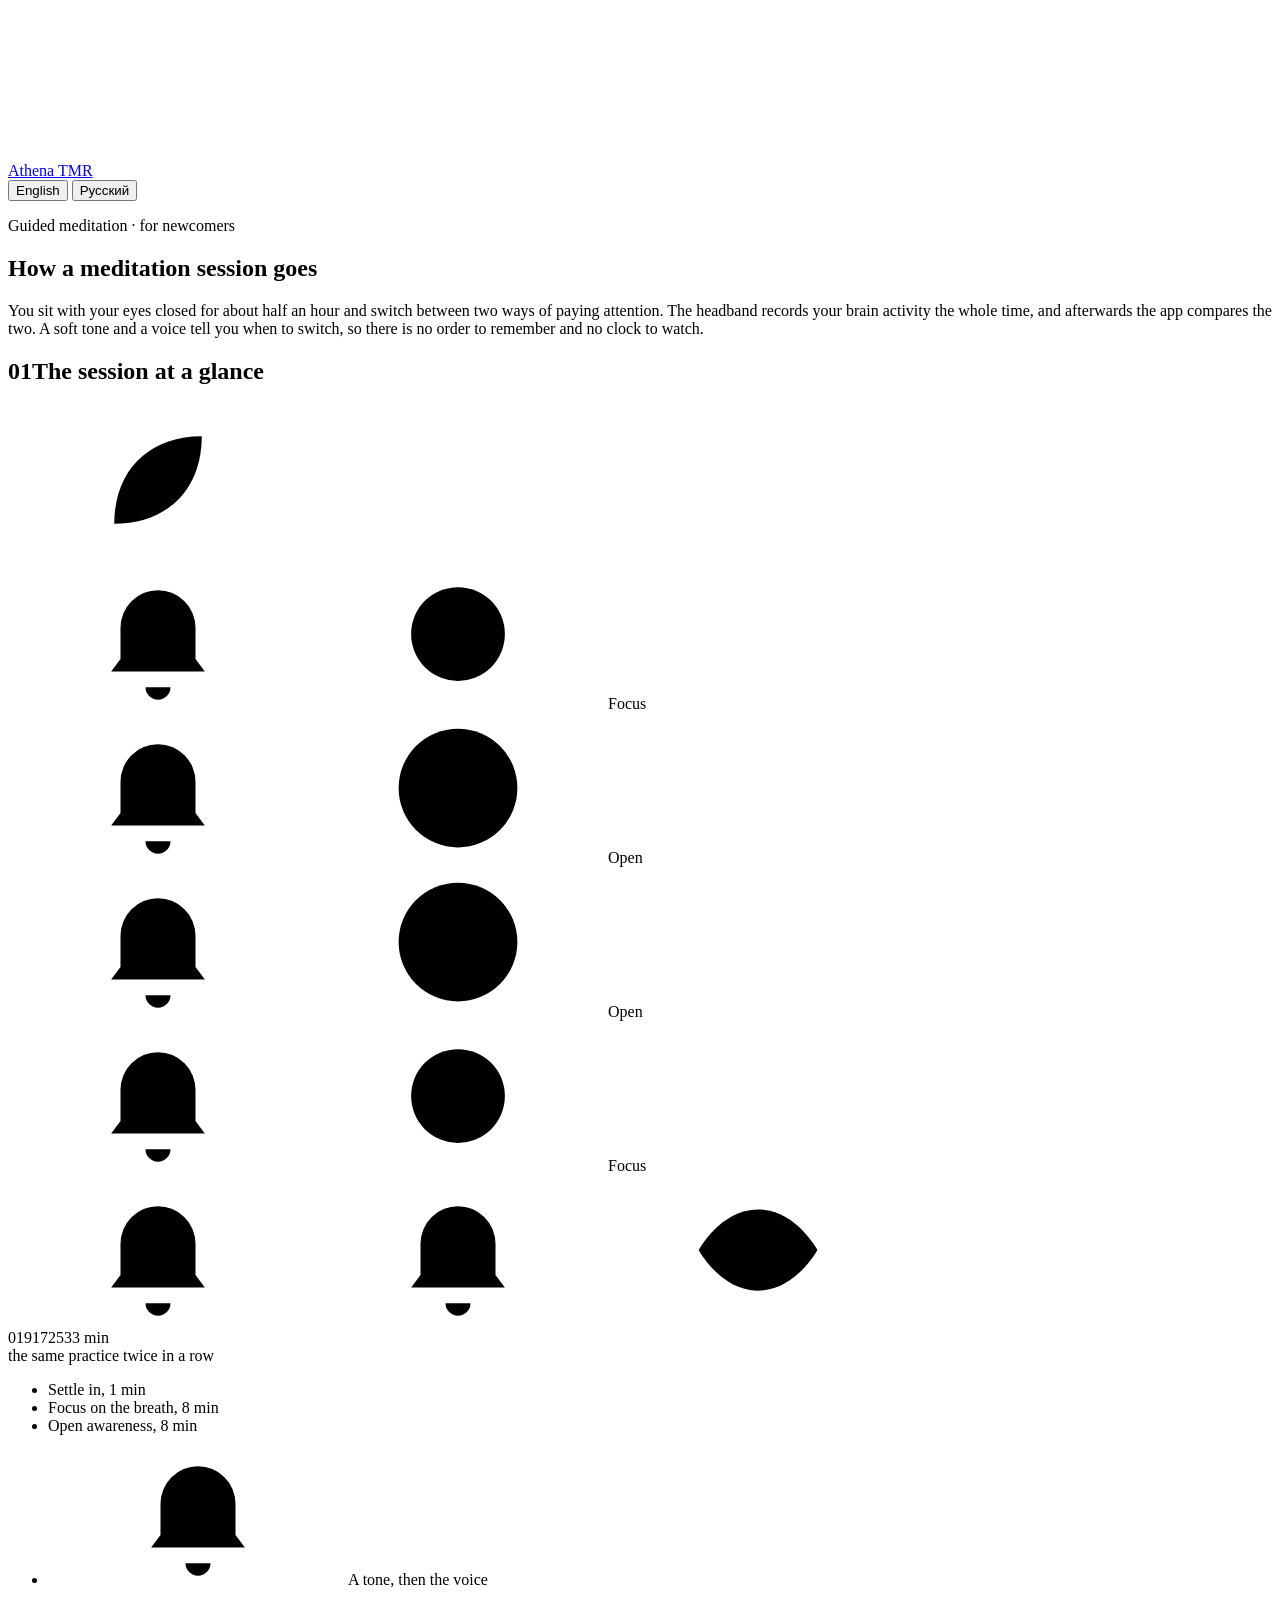
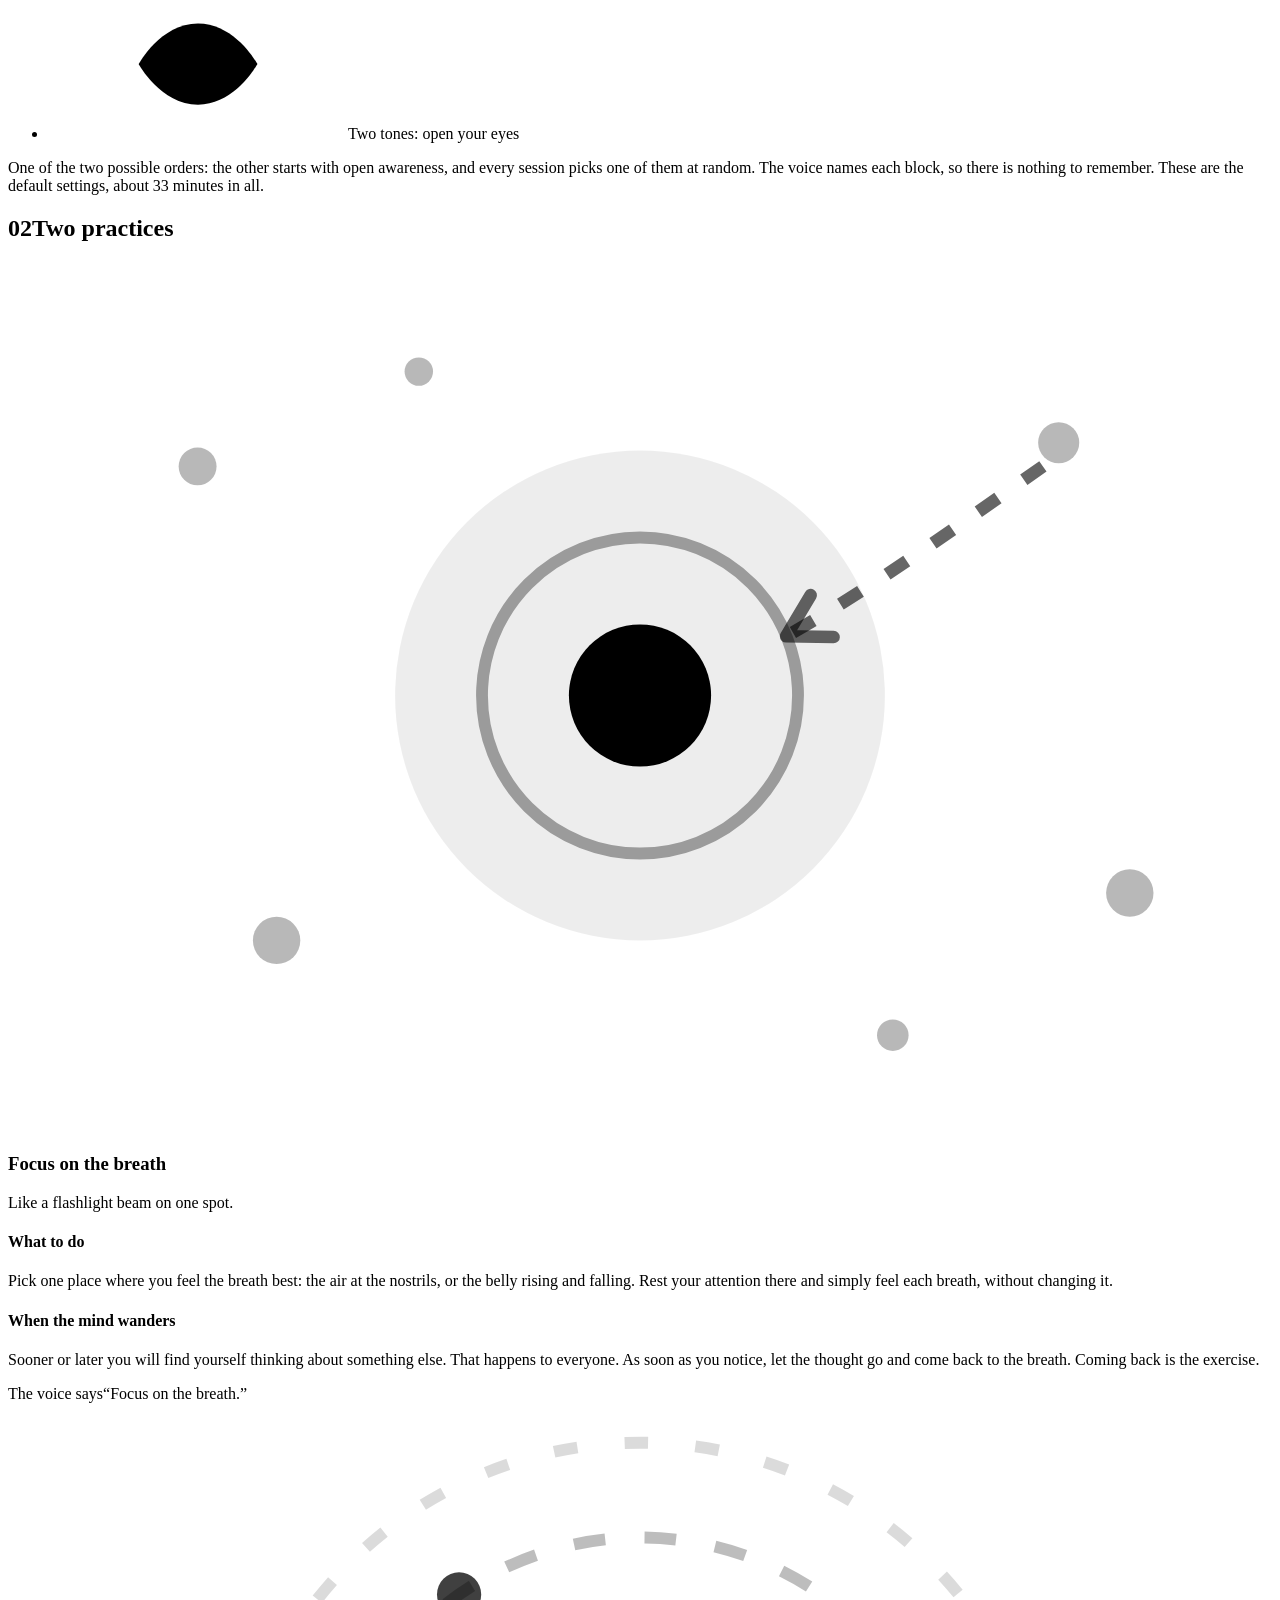
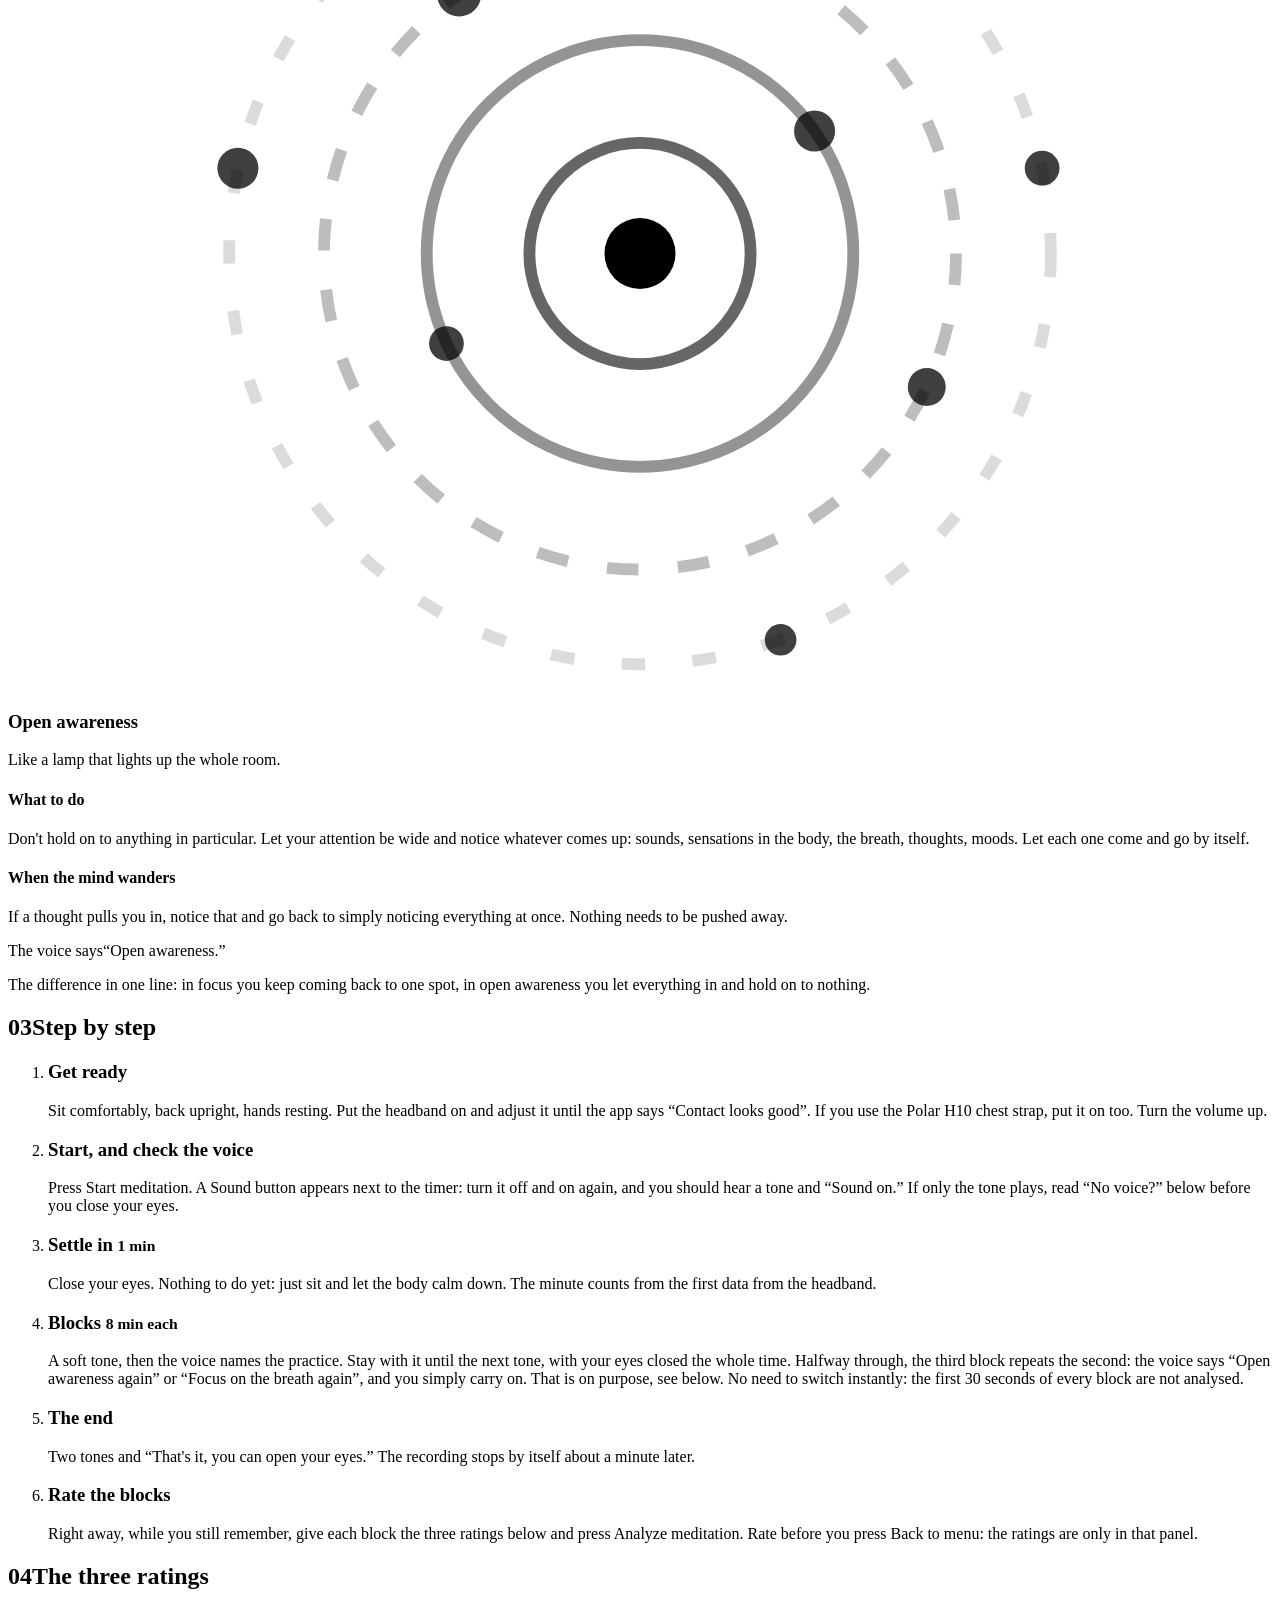
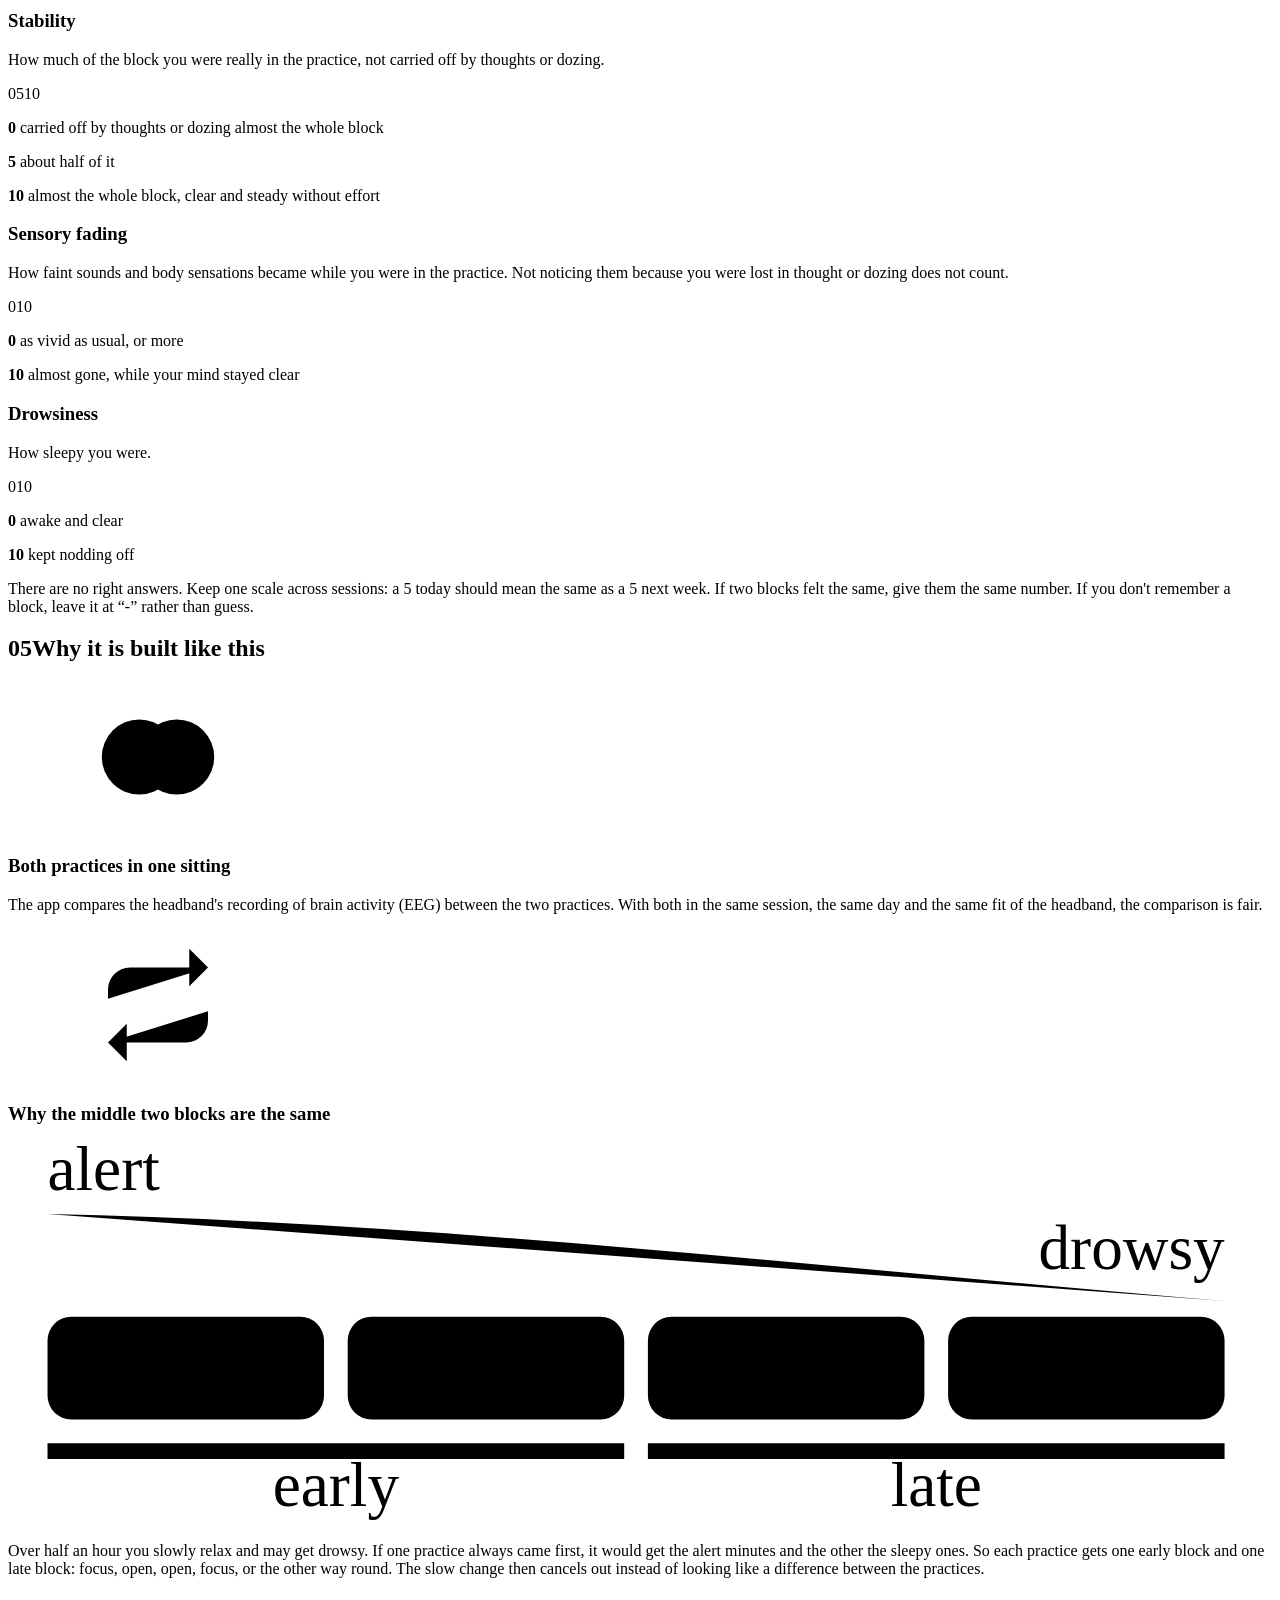
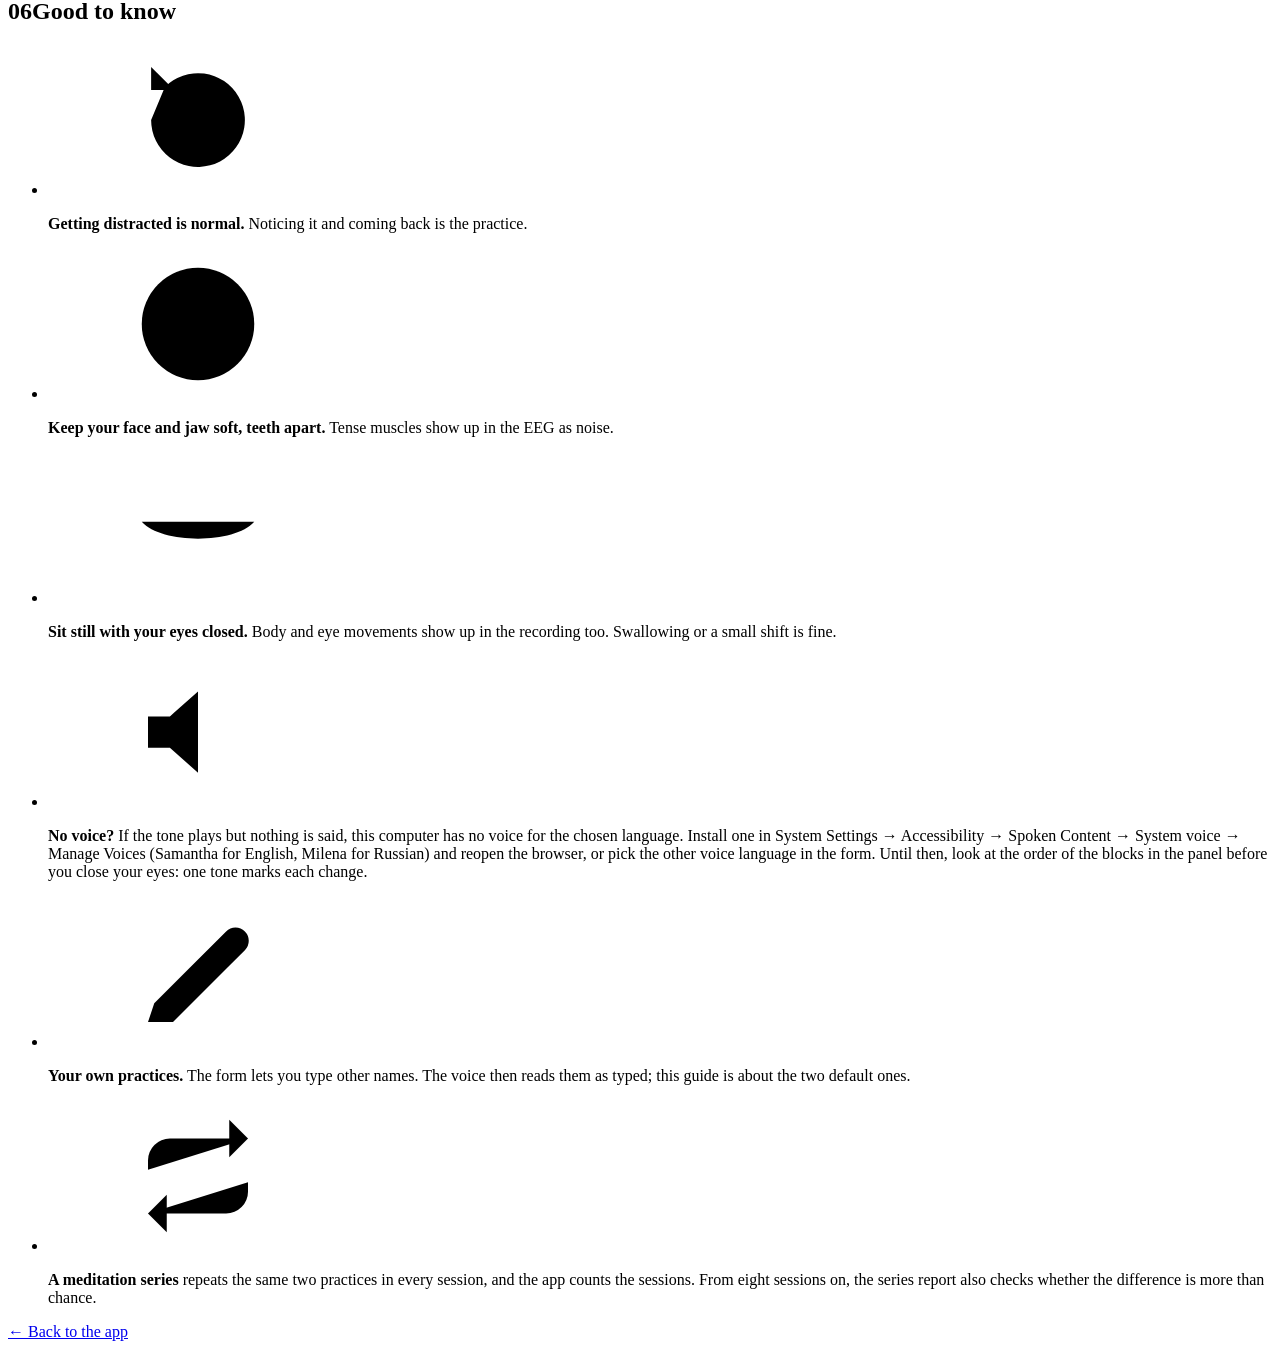
==== commit 825f30ff: "Guide: say what the session is for, and explain the mirrored order without letters The lede now says" ====
--- a/src/muse_tmr/app/static/guide.html
+++ b/src/muse_tmr/app/static/guide.html
@@ -22,7 +22,6 @@
       <symbol id="i-repeat" viewBox="0 0 24 24"><path d="M17 3l3 3-3 3"/><path d="M4 11V9.5A3.5 3.5 0 0 1 7.5 6H20"/><path d="M7 21l-3-3 3-3"/><path d="M20 13v1.5a3.5 3.5 0 0 1-3.5 3.5H4"/></symbol>
       <symbol id="i-pair" viewBox="0 0 24 24"><circle cx="9" cy="12" r="6"/><circle cx="15" cy="12" r="6"/></symbol>
       <symbol id="i-mute" viewBox="0 0 24 24"><path d="M4 9.5h3.5L12 5.5v13l-4.5-4H4z"/><path d="M16 9.5l5 5M21 9.5l-5 5"/></symbol>
-      <symbol id="i-clock" viewBox="0 0 24 24"><circle cx="12" cy="12" r="9"/><path d="M12 7v5l3 2"/></symbol>
       <symbol id="art-focus" viewBox="0 0 160 110">
         <g fill="currentColor" stroke="none" opacity=".28">
           <circle cx="24" cy="26" r="2.4"/><circle cx="34" cy="86" r="3"/><circle cx="52" cy="14" r="1.8"/>
@@ -62,12 +61,12 @@
       <header class="hero">
         <p class="eyebrow">Guided meditation · for newcomers</p>
         <h1>How a meditation session goes</h1>
-        <p class="lede">You sit with your eyes closed for about half an hour and switch between two ways of paying attention. A soft tone and a voice tell you when to switch, so there is no order to remember and no clock to watch.</p>
+        <p class="lede">You sit with your eyes closed for about half an hour and switch between two ways of paying attention. The headband records your brain activity the whole time, and afterwards the app compares the two. A soft tone and a voice tell you when to switch, so there is no order to remember and no clock to watch.</p>
       </header>
 
       <section class="glance" aria-labelledby="en-glance">
         <h2 id="en-glance"><span class="kicker">01</span>The session at a glance</h2>
-        <div class="timeline" role="img" aria-label="One minute to settle in, then four 8-minute blocks: focus, open, open, focus. A tone and the voice at every change, two tones at the end.">
+        <div class="timeline" role="img" aria-label="One minute to settle in, then four 8-minute blocks: focus, open, open, focus, so the middle two are the same practice. A tone and the voice at every change, two tones at the end. One of the two possible orders; the other starts with open awareness.">
           <div class="seg settle"><svg class="icon"><use href="#i-leaf"/></svg></div>
           <div class="seg focus"><svg class="icon bell"><use href="#i-bell"/></svg><svg class="icon"><use href="#i-dot"/></svg><span class="seg-label">Focus</span></div>
           <div class="seg open"><svg class="icon bell"><use href="#i-bell"/></svg><svg class="icon"><use href="#i-rings"/></svg><span class="seg-label">Open</span></div>
@@ -76,13 +75,15 @@
           <div class="seg finish"><span class="bells"><svg class="icon"><use href="#i-bell"/></svg><svg class="icon"><use href="#i-bell"/></svg></span><svg class="icon"><use href="#i-eye"/></svg></div>
         </div>
         <div class="ticks" aria-hidden="true"><span>0</span><span>1</span><span>9</span><span>17</span><span>25</span><span>33 min</span></div>
+        <div class="same" aria-hidden="true"><div><i></i><span>the same practice twice in a row</span></div></div>
         <ul class="legend">
           <li><i class="swatch settle"></i>Settle in, 1 min</li>
           <li><i class="swatch focus"></i>Focus on the breath, 8 min</li>
           <li><i class="swatch open"></i>Open awareness, 8 min</li>
           <li><svg class="icon"><use href="#i-bell"/></svg>A tone, then the voice</li>
+          <li><svg class="icon"><use href="#i-eye"/></svg>Two tones: open your eyes</li>
         </ul>
-        <p class="note">These are the default settings, about 33 minutes in all. The order is drawn anew for every session: focus, open, open, focus, or open, focus, focus, open.</p>
+        <p class="note">One of the two possible orders: the other starts with open awareness, and every session picks one of them at random. The voice names each block, so there is nothing to remember. These are the default settings, about 33 minutes in all.</p>
       </section>
 
       <section aria-labelledby="en-practices">
@@ -129,11 +130,7 @@
           </li>
           <li class="block">
             <h3>Blocks <small>8 min each</small></h3>
-            <p>A soft tone, then the voice names the practice. Stay with it until the next tone, with your eyes closed the whole time.</p>
-          </li>
-          <li class="block">
-            <h3>The same practice again</h3>
-            <p>Sometimes the voice says “again”, as in “Open awareness again.” Then the same practice simply goes on for another block. That is on purpose, see below.</p>
+            <p>A soft tone, then the voice names the practice. Stay with it until the next tone, with your eyes closed the whole time. Halfway through, the third block repeats the second: the voice says “Open awareness again” or “Focus on the breath again”, and you simply carry on. That is on purpose, see below. No need to switch instantly: the first 30 seconds of every block are not analysed.</p>
           </li>
           <li>
             <h3>The end</h3>
@@ -179,15 +176,26 @@
             <h3>Both practices in one sitting</h3>
             <p>The app compares the headband's recording of brain activity (EEG) between the two practices. With both in the same session, the same day and the same fit of the headband, the comparison is fair.</p>
           </div>
-          <div>
+          <div class="mirror">
             <svg class="icon"><use href="#i-repeat"/></svg>
-            <h3>Why a practice repeats</h3>
-            <p>Over half an hour you slowly relax and may get a little drowsy. The order A, B, B, A gives both practices the same share of early and late minutes, so that slow change does not pass for a difference between them.</p>
-          </div>
-          <div>
-            <svg class="icon"><use href="#i-clock"/></svg>
-            <h3>The first 30 seconds don't count</h3>
-            <p>The analysis skips the first 30 seconds of every block and the whole settle-in minute, so there is no need to switch instantly.</p>
+            <h3>Why the middle two blocks are the same</h3>
+            <svg class="drift" viewBox="0 0 320 96" role="img" aria-label="A line sloping from alert to drowsy over the four blocks: focus, open, open, focus. Each practice has one early block and one late block.">
+              <text x="10" y="12">alert</text>
+              <text x="308" y="32" text-anchor="end">drowsy</text>
+              <path class="line" d="M10 18C110 20 210 32 308 40"/>
+              <rect class="f" x="10" y="44" width="70" height="26" rx="6"/>
+              <rect class="o" x="86" y="44" width="70" height="26" rx="6"/>
+              <rect class="o" x="162" y="44" width="70" height="26" rx="6"/>
+              <rect class="f" x="238" y="44" width="70" height="26" rx="6"/>
+              <text class="on" x="45" y="61" text-anchor="middle">Focus</text>
+              <text class="on" x="121" y="61" text-anchor="middle">Open</text>
+              <text class="on" x="197" y="61" text-anchor="middle">Open</text>
+              <text class="on" x="273" y="61" text-anchor="middle">Focus</text>
+              <path class="brace" d="M10 76v4h146v-4M162 76v4h146v-4"/>
+              <text x="83" y="92" text-anchor="middle">early</text>
+              <text x="235" y="92" text-anchor="middle">late</text>
+            </svg>
+            <p>Over half an hour you slowly relax and may get drowsy. If one practice always came first, it would get the alert minutes and the other the sleepy ones. So each practice gets one early block and one late block: focus, open, open, focus, or the other way round. The slow change then cancels out instead of looking like a difference between the practices.</p>
           </div>
         </div>
       </section>
@@ -211,12 +219,12 @@
       <header class="hero">
         <p class="eyebrow">Медитация с голосом · для новичков</p>
         <h1>Как проходит сессия медитации</h1>
-        <p class="lede">Около получаса ты сидишь с закрытыми глазами и чередуешь два способа направлять внимание. Когда переключаться, подскажут тихий сигнал и голос, так что не нужно ни запоминать порядок, ни следить за временем.</p>
+        <p class="lede">Около получаса ты сидишь с закрытыми глазами и чередуешь два способа направлять внимание. Обруч всё это время записывает активность мозга, а потом приложение сравнивает две практики между собой. Когда переключаться, подскажут тихий сигнал и голос, так что не нужно ни запоминать порядок, ни следить за временем.</p>
       </header>
 
       <section class="glance" aria-labelledby="ru-glance">
         <h2 id="ru-glance"><span class="kicker">01</span>Вся сессия на одной картинке</h2>
-        <div class="timeline" role="img" aria-label="Минута, чтобы успокоиться, потом четыре блока по 8 минут: фокус, открытое, открытое, фокус. Сигнал и голос на каждой смене, в конце два сигнала.">
+        <div class="timeline" role="img" aria-label="Минута, чтобы успокоиться, потом четыре блока по 8 минут: фокус, открытое, открытое, фокус, то есть два средних блока одна и та же практика. Сигнал и голос на каждой смене, в конце два сигнала. Один из двух возможных порядков, второй начинается с открытого внимания.">
           <div class="seg settle"><svg class="icon"><use href="#i-leaf"/></svg></div>
           <div class="seg focus"><svg class="icon bell"><use href="#i-bell"/></svg><svg class="icon"><use href="#i-dot"/></svg><span class="seg-label">Фокус</span></div>
           <div class="seg open"><svg class="icon bell"><use href="#i-bell"/></svg><svg class="icon"><use href="#i-rings"/></svg><span class="seg-label">Открытое</span></div>
@@ -225,13 +233,15 @@
           <div class="seg finish"><span class="bells"><svg class="icon"><use href="#i-bell"/></svg><svg class="icon"><use href="#i-bell"/></svg></span><svg class="icon"><use href="#i-eye"/></svg></div>
         </div>
         <div class="ticks" aria-hidden="true"><span>0</span><span>1</span><span>9</span><span>17</span><span>25</span><span>33 мин</span></div>
+        <div class="same" aria-hidden="true"><div><i></i><span>одна и та же практика два раза подряд</span></div></div>
         <ul class="legend">
           <li><i class="swatch settle"></i>Успокоиться, 1 мин</li>
           <li><i class="swatch focus"></i>Фокус на дыхании, 8 мин</li>
           <li><i class="swatch open"></i>Открытое внимание, 8 мин</li>
           <li><svg class="icon"><use href="#i-bell"/></svg>Сигнал, потом голос</li>
+          <li><svg class="icon"><use href="#i-eye"/></svg>Два сигнала: можно открыть глаза</li>
         </ul>
-        <p class="note">Это настройки по умолчанию, всего около 33 минут. Порядок выбирается заново в каждой сессии: фокус, открытое, открытое, фокус или открытое, фокус, фокус, открытое.</p>
+        <p class="note">Один из двух возможных порядков: второй начинается с открытого внимания, и каждая сессия выбирает один из них случайно. Голос называет каждый блок, так что запоминать ничего не нужно. Это настройки по умолчанию, всего около 33 минут.</p>
       </section>
 
       <section aria-labelledby="ru-practices">
@@ -278,11 +288,7 @@
           </li>
           <li class="block">
             <h3>Блоки <small>по 8 мин</small></h3>
-            <p>Тихий сигнал, потом голос называет практику. Занимайся ею до следующего сигнала, глаза всё время закрыты.</p>
-          </li>
-          <li class="block">
-            <h3>Та же практика ещё раз</h3>
-            <p>Иногда голос говорит «снова», например «Снова открытое внимание». Значит, та же практика просто продолжается ещё один блок. Так задумано, объяснение ниже.</p>
+            <p>Тихий сигнал, потом голос называет практику. Занимайся ею до следующего сигнала, глаза всё время закрыты. На середине третий блок повторяет второй: голос скажет «Снова открытое внимание» или «Снова фокус на дыхании», и ты просто продолжаешь. Так задумано, объяснение ниже. Переключаться мгновенно не нужно: первые 30 секунд каждого блока в анализ не идут.</p>
           </li>
           <li>
             <h3>Конец</h3>
@@ -328,15 +334,26 @@
             <h3>Обе практики за один раз</h3>
             <p>Приложение сравнивает запись активности мозга (ЭЭГ) с обруча в двух практиках. Если обе идут в одной сессии, в один день и при том же положении обруча, сравнение честное.</p>
           </div>
-          <div>
+          <div class="mirror">
             <svg class="icon"><use href="#i-repeat"/></svg>
-            <h3>Почему практика повторяется</h3>
-            <p>За полчаса человек понемногу расслабляется и может слегка задремать. Порядок А, Б, Б, А даёт обеим практикам поровну ранних и поздних минут, и это медленное изменение не выдаёт себя за разницу между ними.</p>
-          </div>
-          <div>
-            <svg class="icon"><use href="#i-clock"/></svg>
-            <h3>Первые 30 секунд не считаются</h3>
-            <p>Анализ пропускает первые 30 секунд каждого блока и всю минуту в начале, так что переключаться мгновенно не нужно.</p>
+            <h3>Почему два средних блока одинаковые</h3>
+            <svg class="drift" viewBox="0 0 320 96" role="img" aria-label="Линия от «бодро» к «сонно» над четырьмя блоками: фокус, открытое, открытое, фокус. У каждой практики один ранний блок и один поздний.">
+              <text x="10" y="12">бодро</text>
+              <text x="308" y="32" text-anchor="end">сонно</text>
+              <path class="line" d="M10 18C110 20 210 32 308 40"/>
+              <rect class="f" x="10" y="44" width="70" height="26" rx="6"/>
+              <rect class="o" x="86" y="44" width="70" height="26" rx="6"/>
+              <rect class="o" x="162" y="44" width="70" height="26" rx="6"/>
+              <rect class="f" x="238" y="44" width="70" height="26" rx="6"/>
+              <text class="on" x="45" y="61" text-anchor="middle">Фокус</text>
+              <text class="on" x="121" y="61" text-anchor="middle">Открытое</text>
+              <text class="on" x="197" y="61" text-anchor="middle">Открытое</text>
+              <text class="on" x="273" y="61" text-anchor="middle">Фокус</text>
+              <path class="brace" d="M10 76v4h146v-4M162 76v4h146v-4"/>
+              <text x="83" y="92" text-anchor="middle">ранние</text>
+              <text x="235" y="92" text-anchor="middle">поздние</text>
+            </svg>
+            <p>За полчаса ты понемногу расслабляешься и можешь слегка задремать. Если бы одна практика всегда шла первой, ей достались бы бодрые минуты, а другой сонные. Поэтому у каждой практики один ранний блок и один поздний: фокус, открытое, открытое, фокус, или наоборот. Медленное изменение тогда сокращается, а не выглядит как разница между практиками.</p>
           </div>
         </div>
       </section>
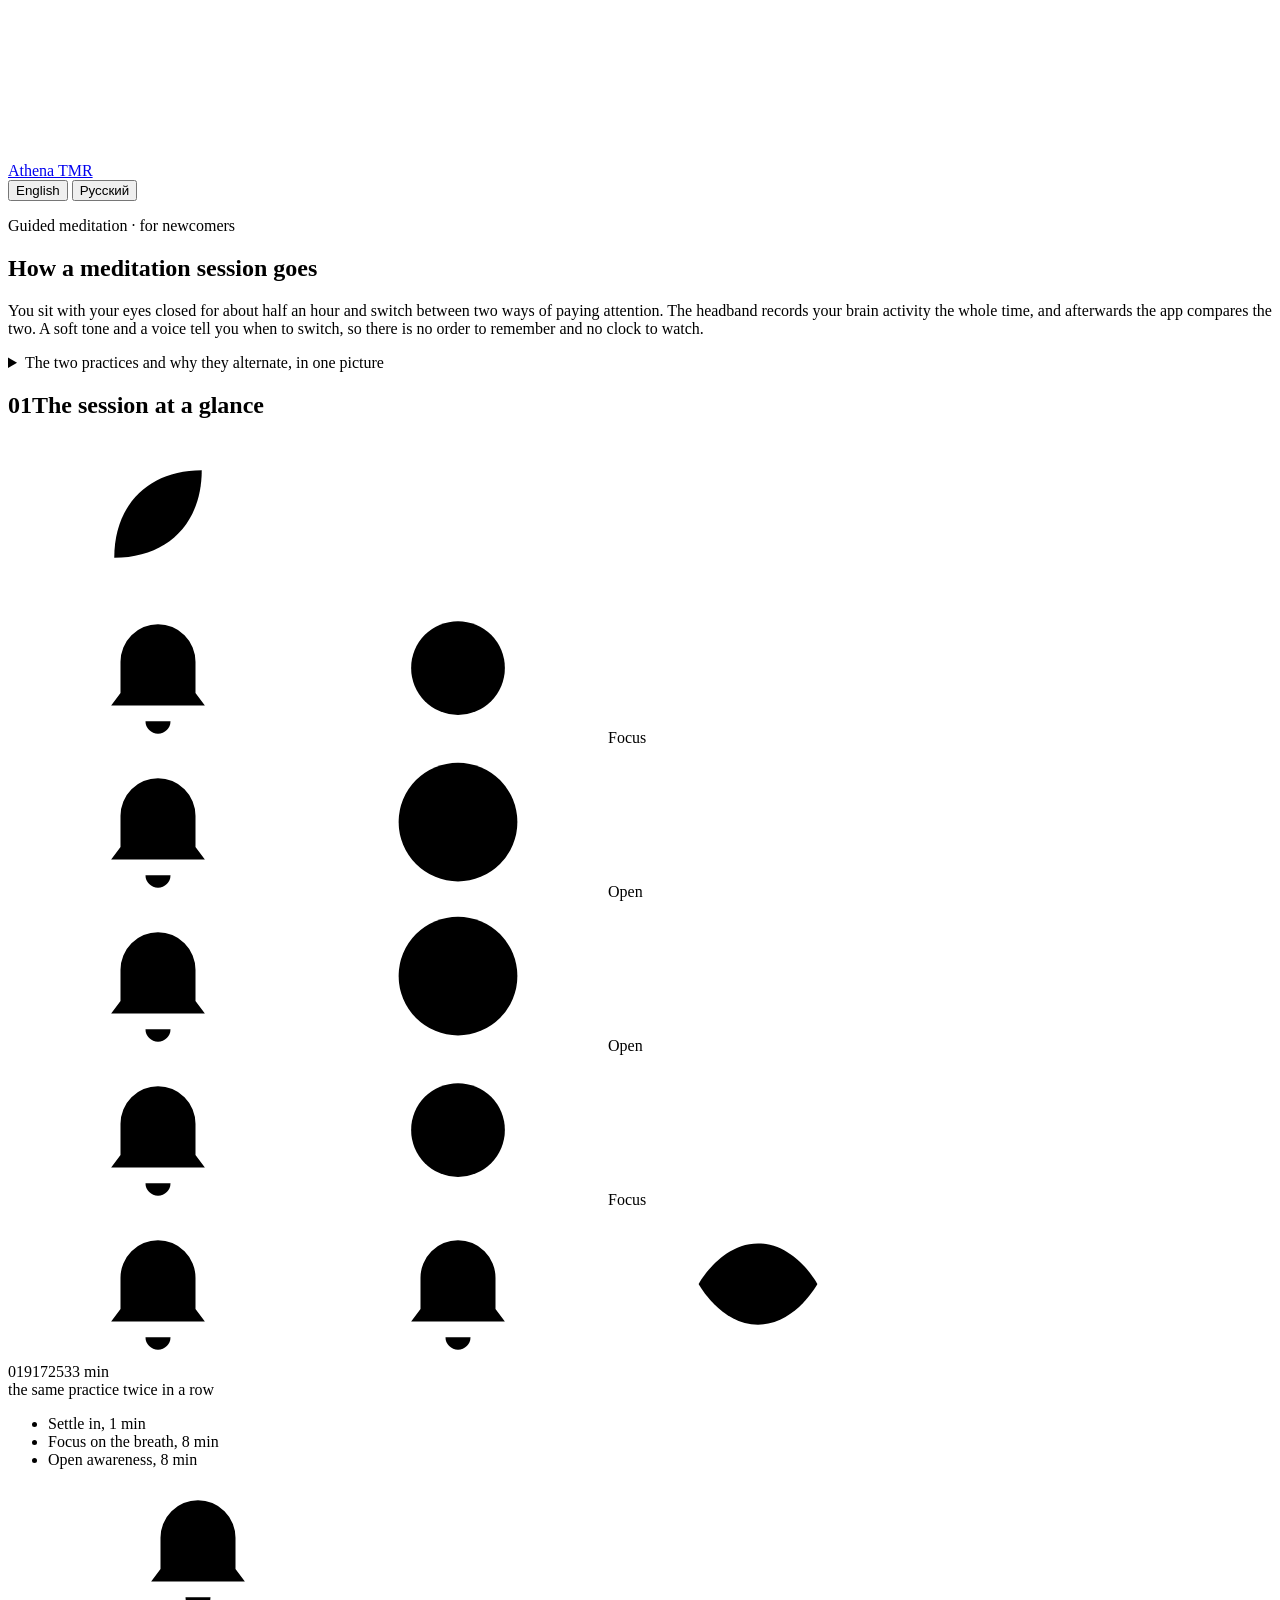
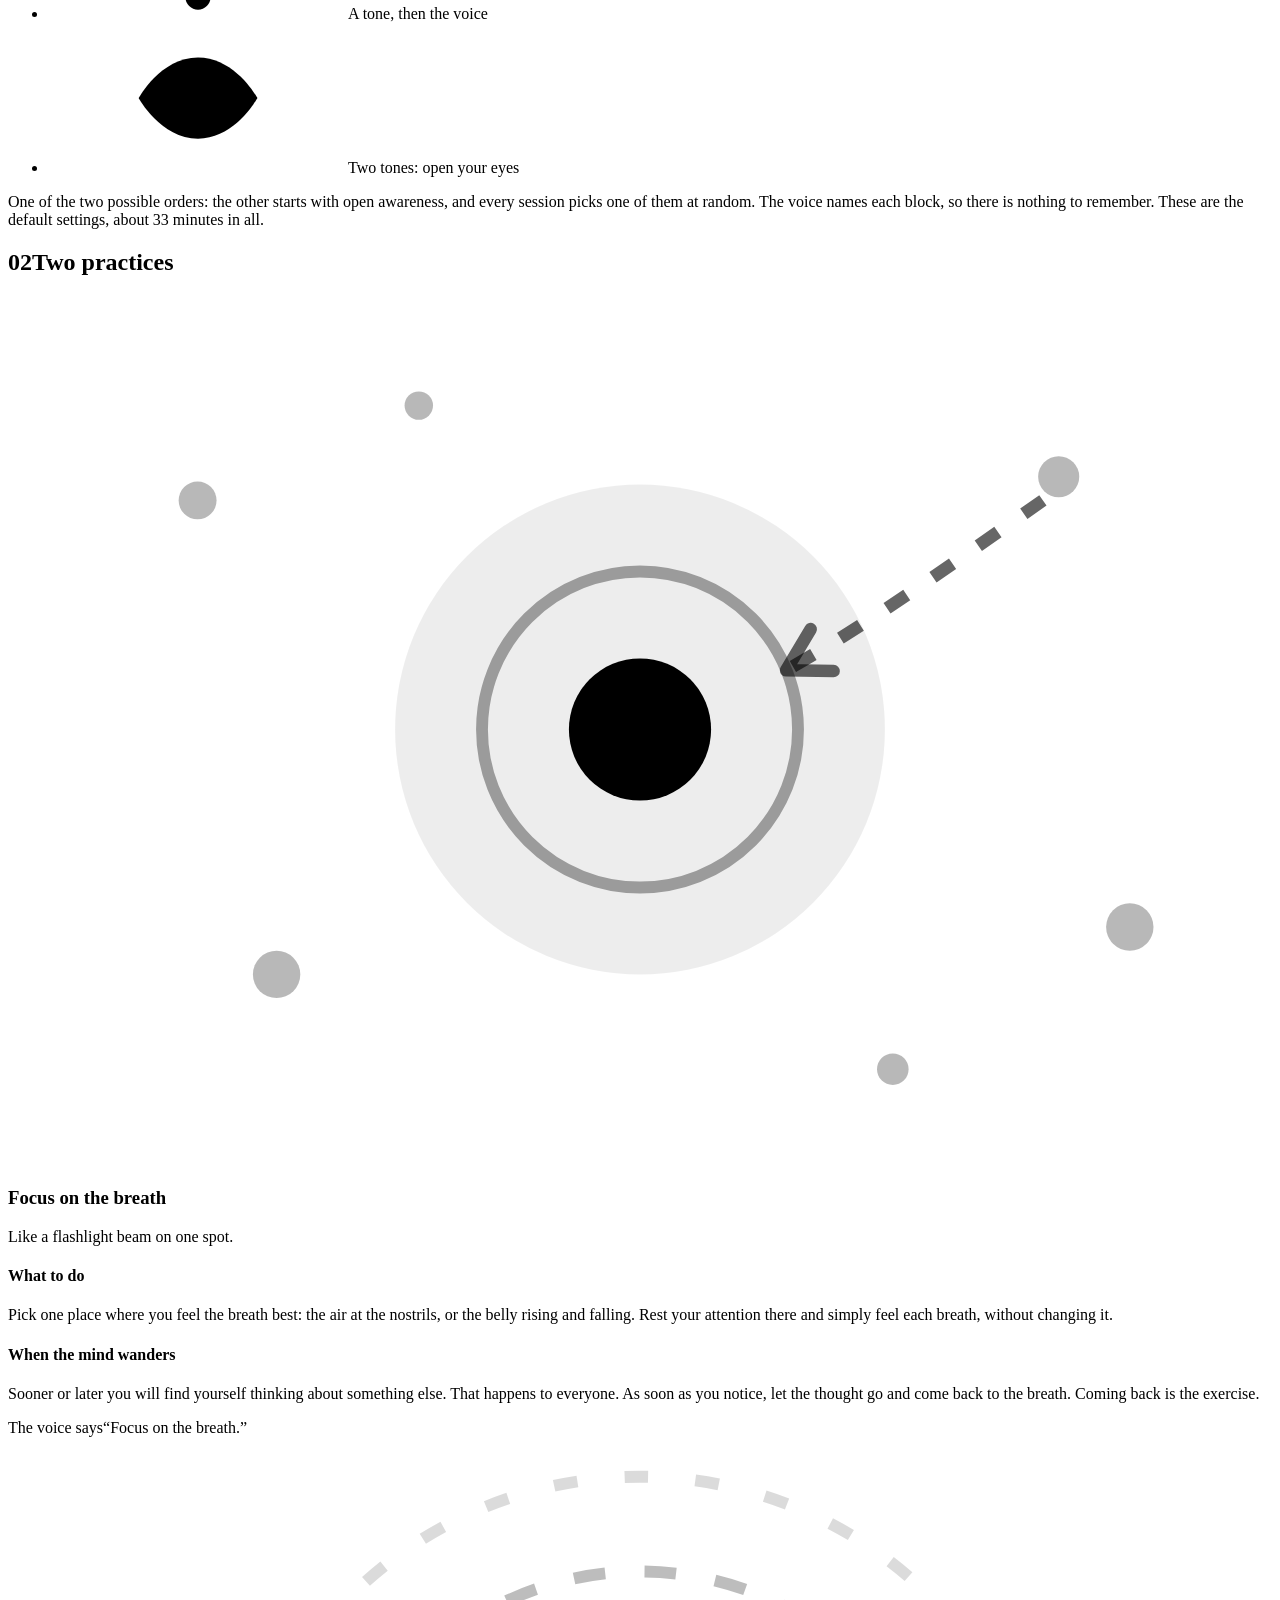
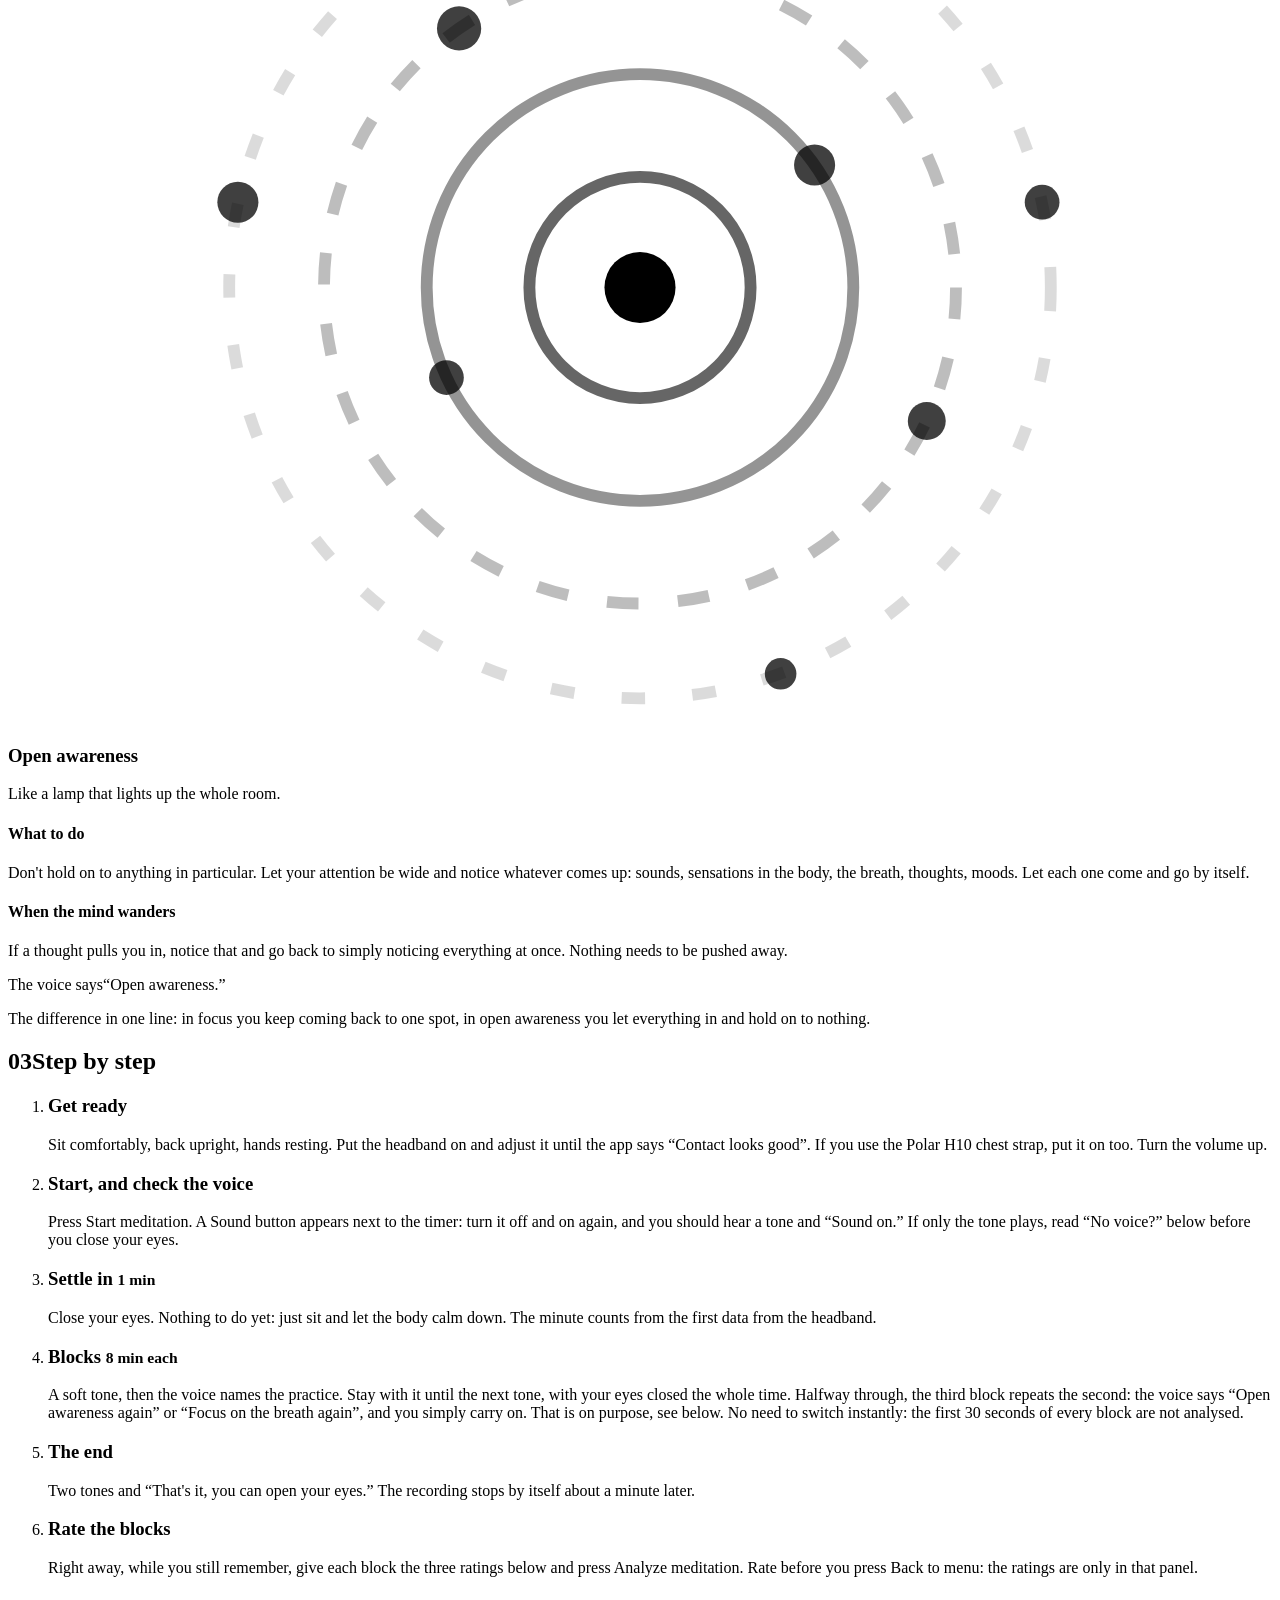
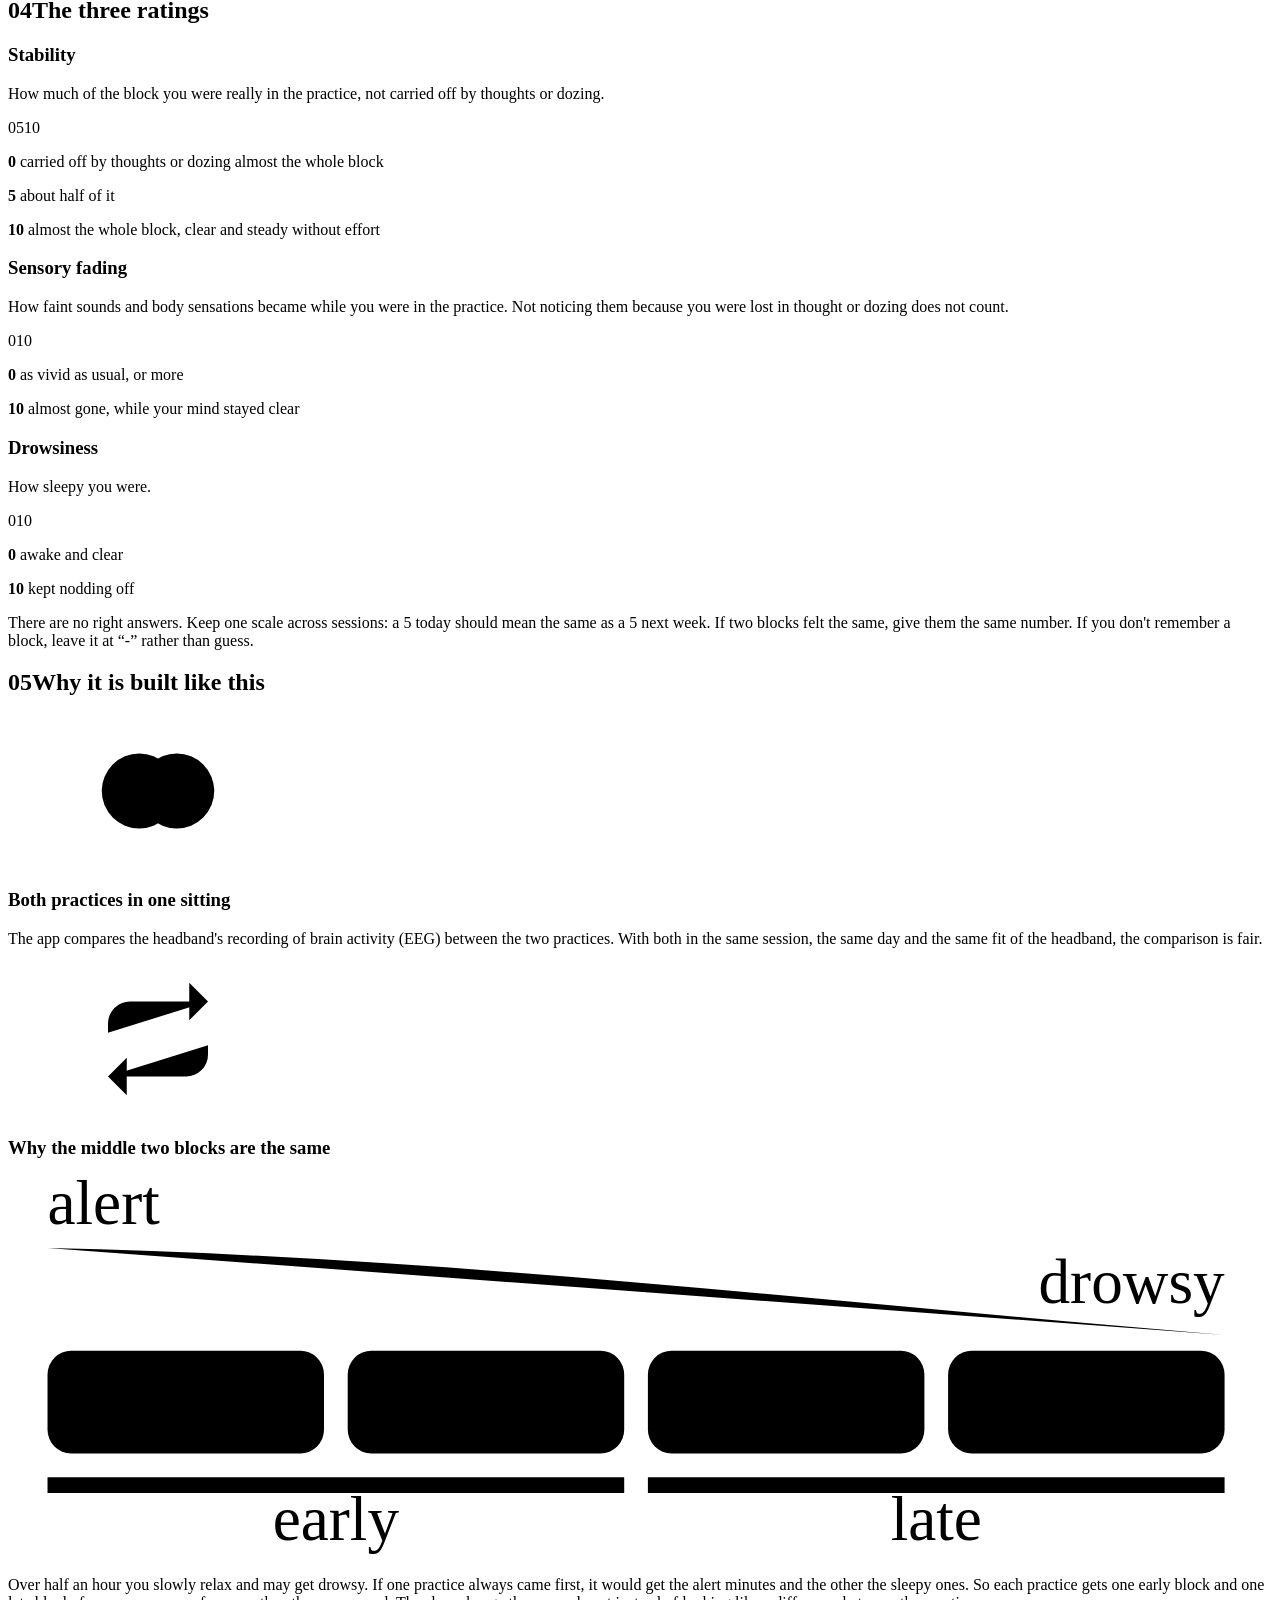
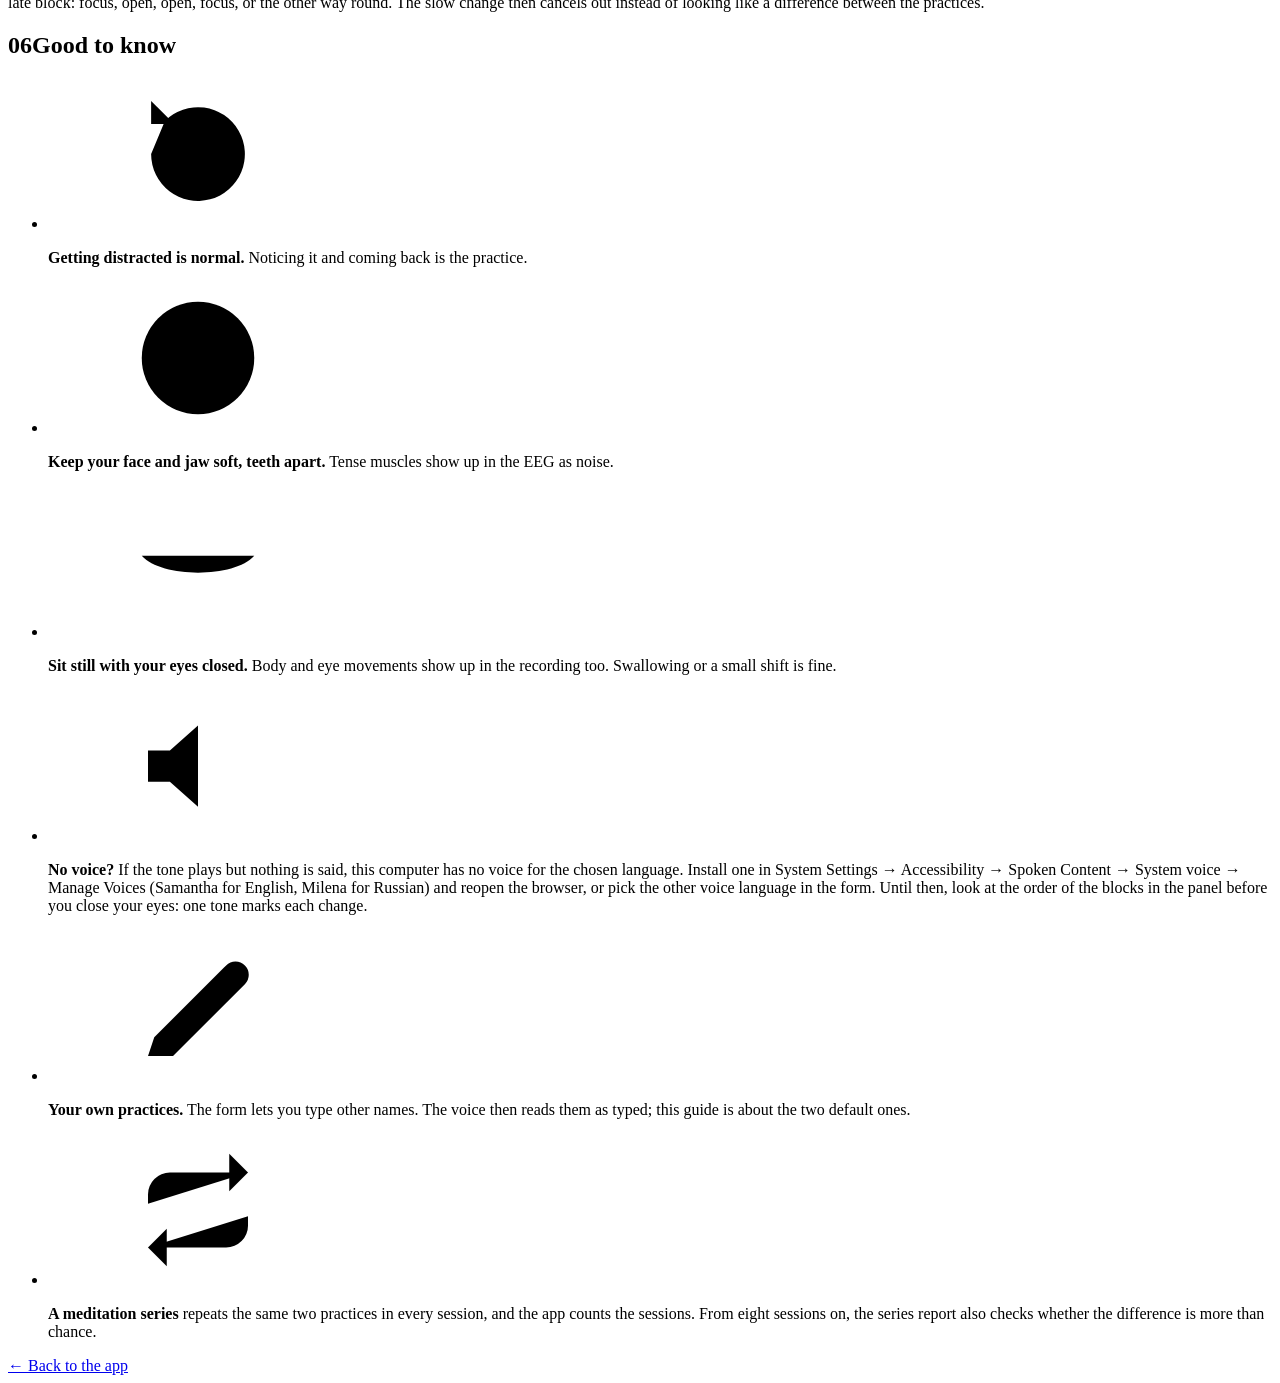
==== commit 5b8b7f56: "Guide: fold a one-picture version of the two practices under the intro A generated infographic, one " ====
--- a/src/muse_tmr/app/static/guide.html
+++ b/src/muse_tmr/app/static/guide.html
@@ -64,6 +64,11 @@
         <p class="lede">You sit with your eyes closed for about half an hour and switch between two ways of paying attention. The headband records your brain activity the whole time, and afterwards the app compares the two. A soft tone and a voice tell you when to switch, so there is no order to remember and no clock to watch.</p>
       </header>
 
+      <details class="pictures">
+        <summary>The two practices and why they alternate, in one picture</summary>
+        <img src="/guide-why-en.webp" width="1536" height="1024" loading="lazy" alt="Six cards. A, focus on the breath: like a flashlight beam on one point. B, open awareness: like a lamp that lights the whole room. Over half an hour the recording drifts on its own. If A is always first, that drift and the difference between the practices cannot be separated. So the order is A B B A, and the drift cancels out. Every session picks A B B A or B A A B, and it takes at least eight sessions to tell a difference from chance.">
+      </details>
+
       <section class="glance" aria-labelledby="en-glance">
         <h2 id="en-glance"><span class="kicker">01</span>The session at a glance</h2>
         <div class="timeline" role="img" aria-label="One minute to settle in, then four 8-minute blocks: focus, open, open, focus, so the middle two are the same practice. A tone and the voice at every change, two tones at the end. One of the two possible orders; the other starts with open awareness.">
@@ -222,6 +227,11 @@
         <p class="lede">Около получаса ты сидишь с закрытыми глазами и чередуешь два способа направлять внимание. Обруч всё это время записывает активность мозга, а потом приложение сравнивает две практики между собой. Когда переключаться, подскажут тихий сигнал и голос, так что не нужно ни запоминать порядок, ни следить за временем.</p>
       </header>
 
+      <details class="pictures">
+        <summary>Две практики и зачем их чередовать, одной картинкой</summary>
+        <img src="/guide-why-ru.webp" width="1536" height="1024" loading="lazy" alt="Шесть карточек. А, фокус на дыхании: как луч фонарика на одной точке. Б, открытое внимание: как лампа на всю комнату. За полчаса запись меняется сама. Если А всегда раньше, это изменение и разницу между практиками не разделить. Поэтому порядок А Б Б А, и изменение вычитается. Каждая сессия выбирает А Б Б А или Б А А Б, и чтобы отличить разницу от случайности, нужно хотя бы восемь сессий.">
+      </details>
+
       <section class="glance" aria-labelledby="ru-glance">
         <h2 id="ru-glance"><span class="kicker">01</span>Вся сессия на одной картинке</h2>
         <div class="timeline" role="img" aria-label="Минута, чтобы успокоиться, потом четыре блока по 8 минут: фокус, открытое, открытое, фокус, то есть два средних блока одна и та же практика. Сигнал и голос на каждой смене, в конце два сигнала. Один из двух возможных порядков, второй начинается с открытого внимания.">
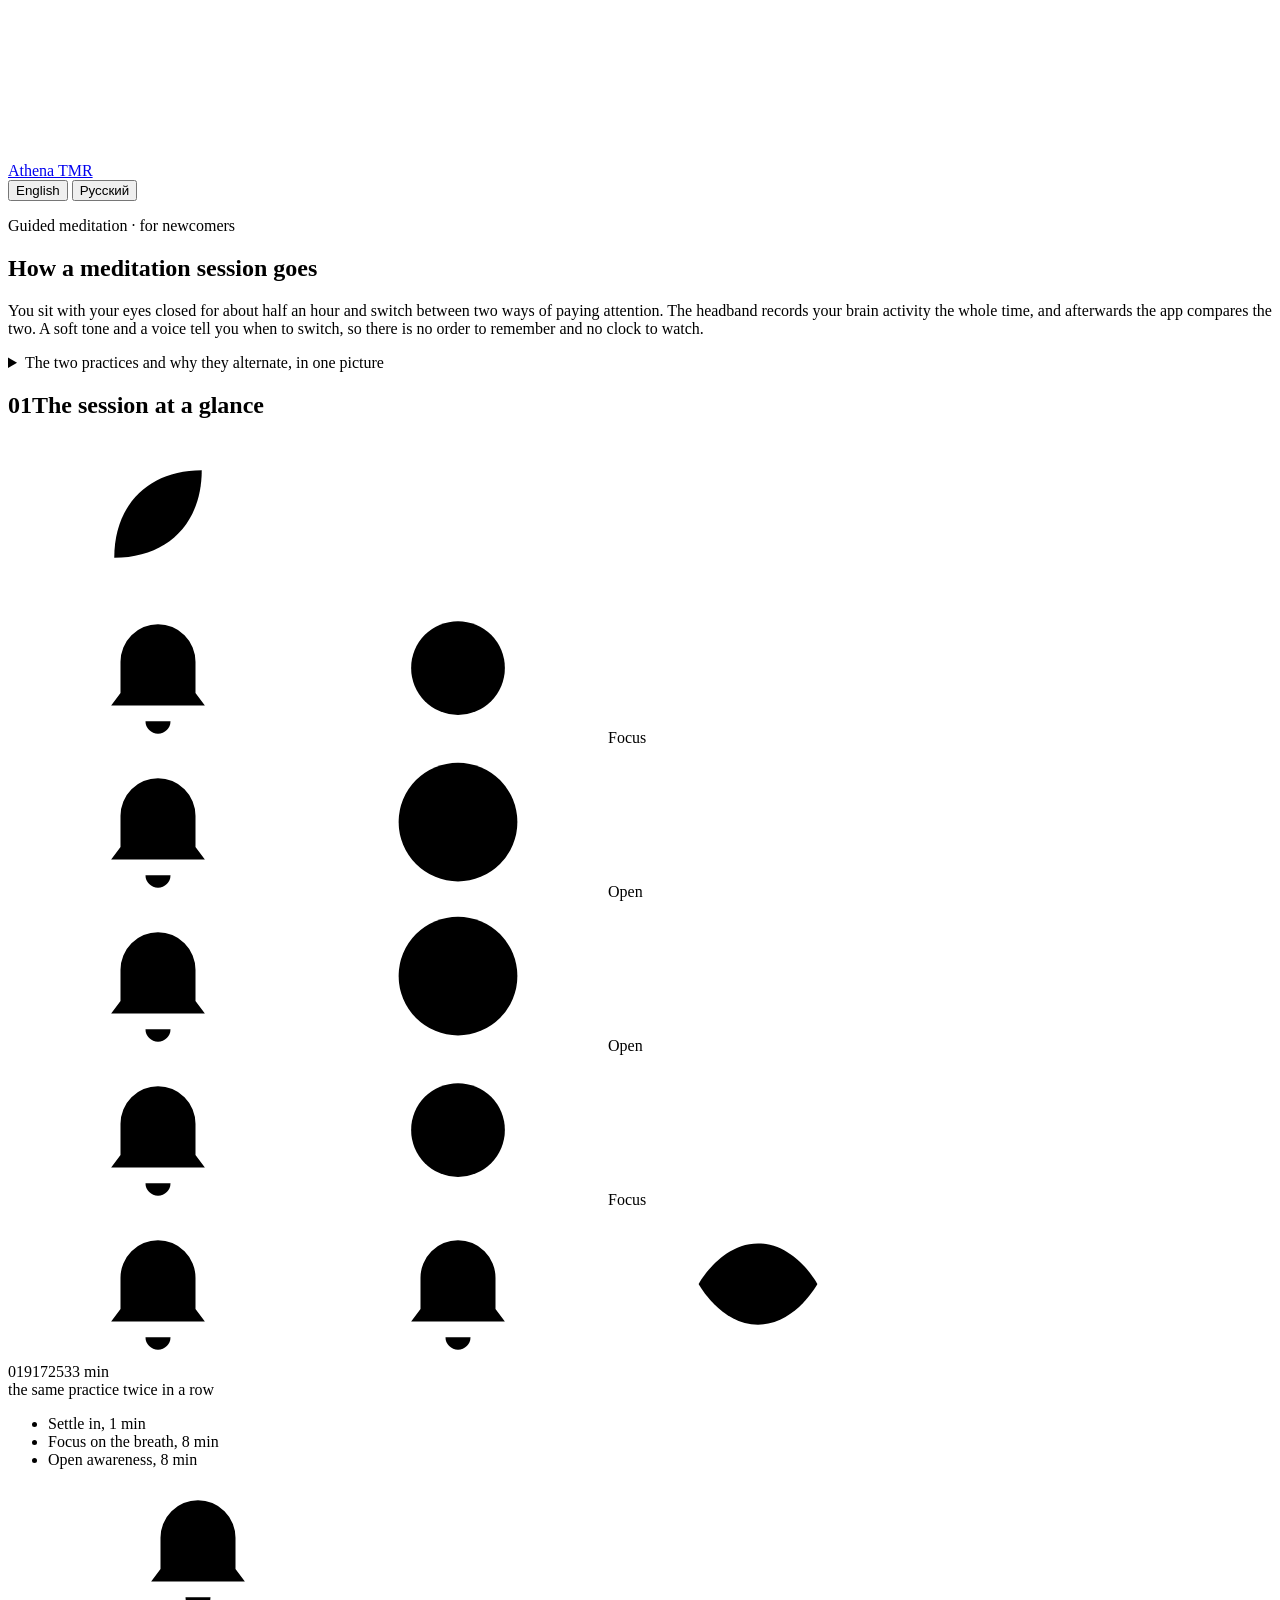
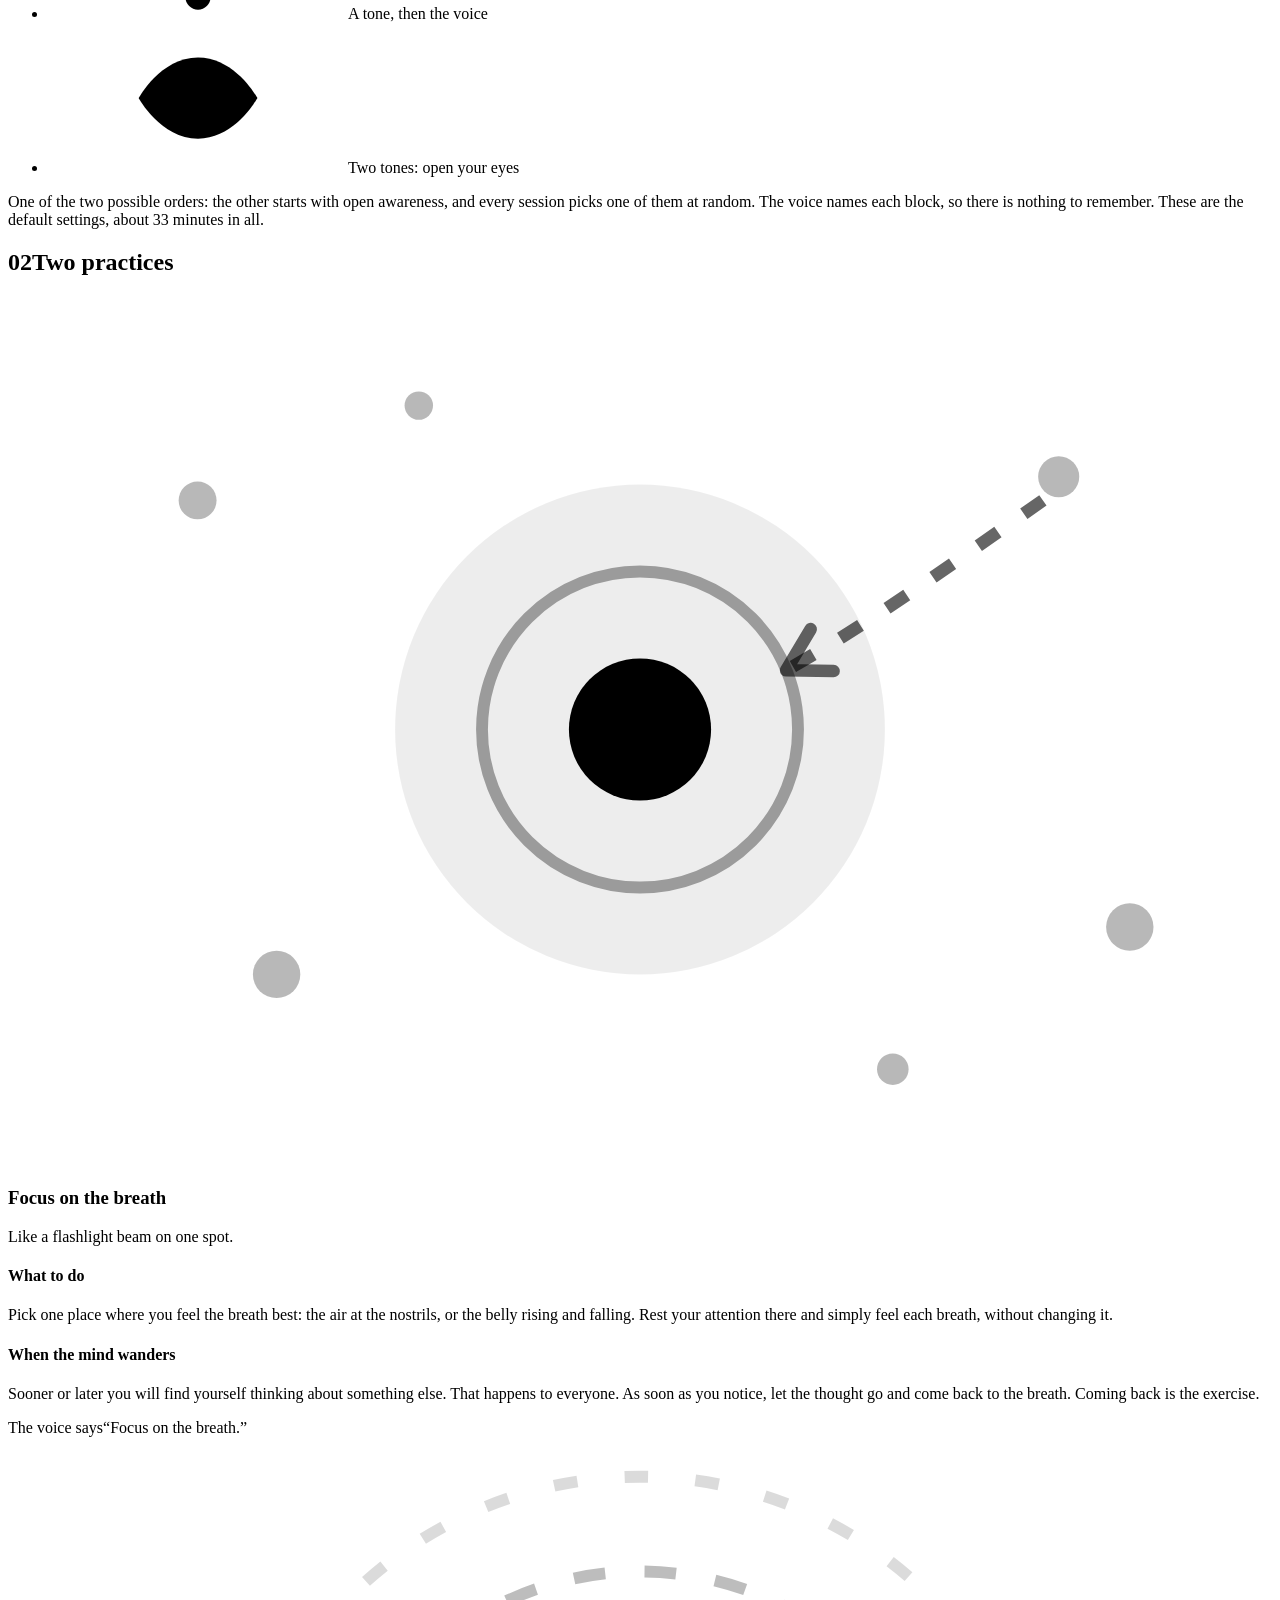
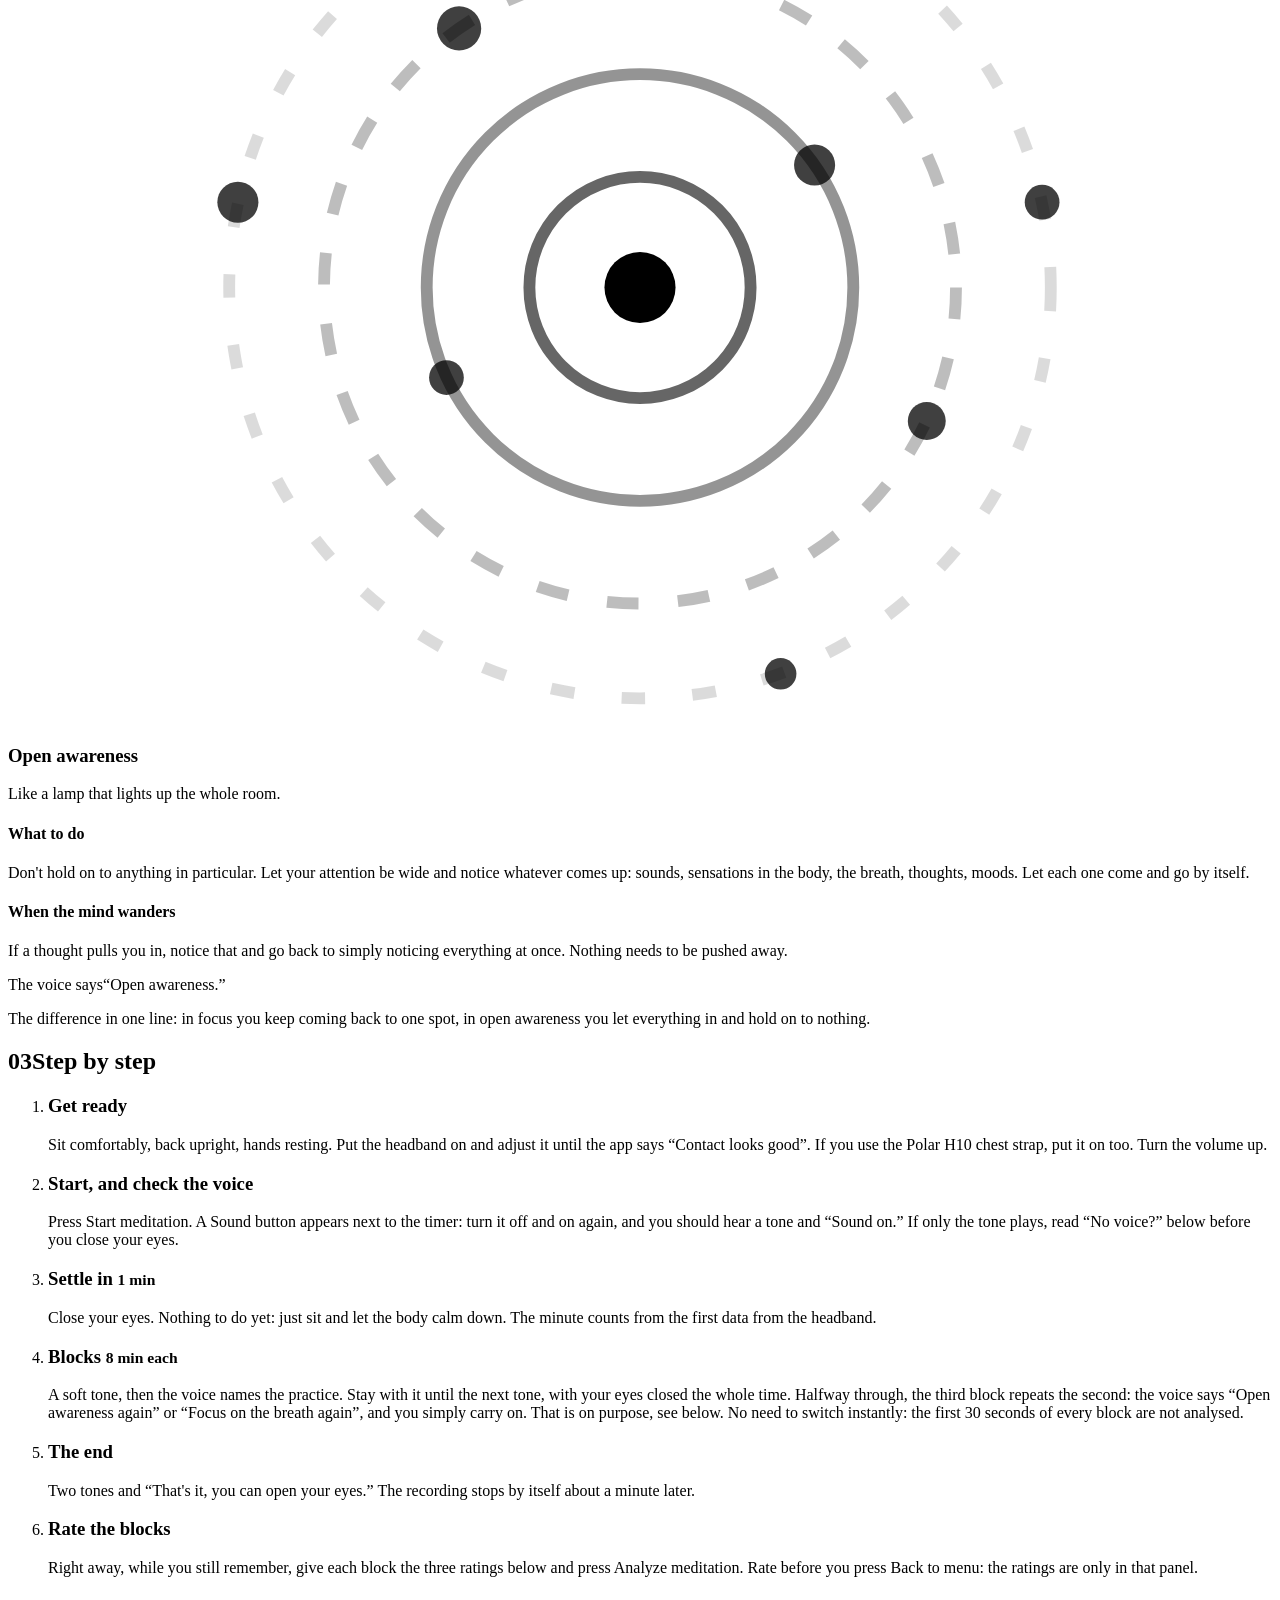
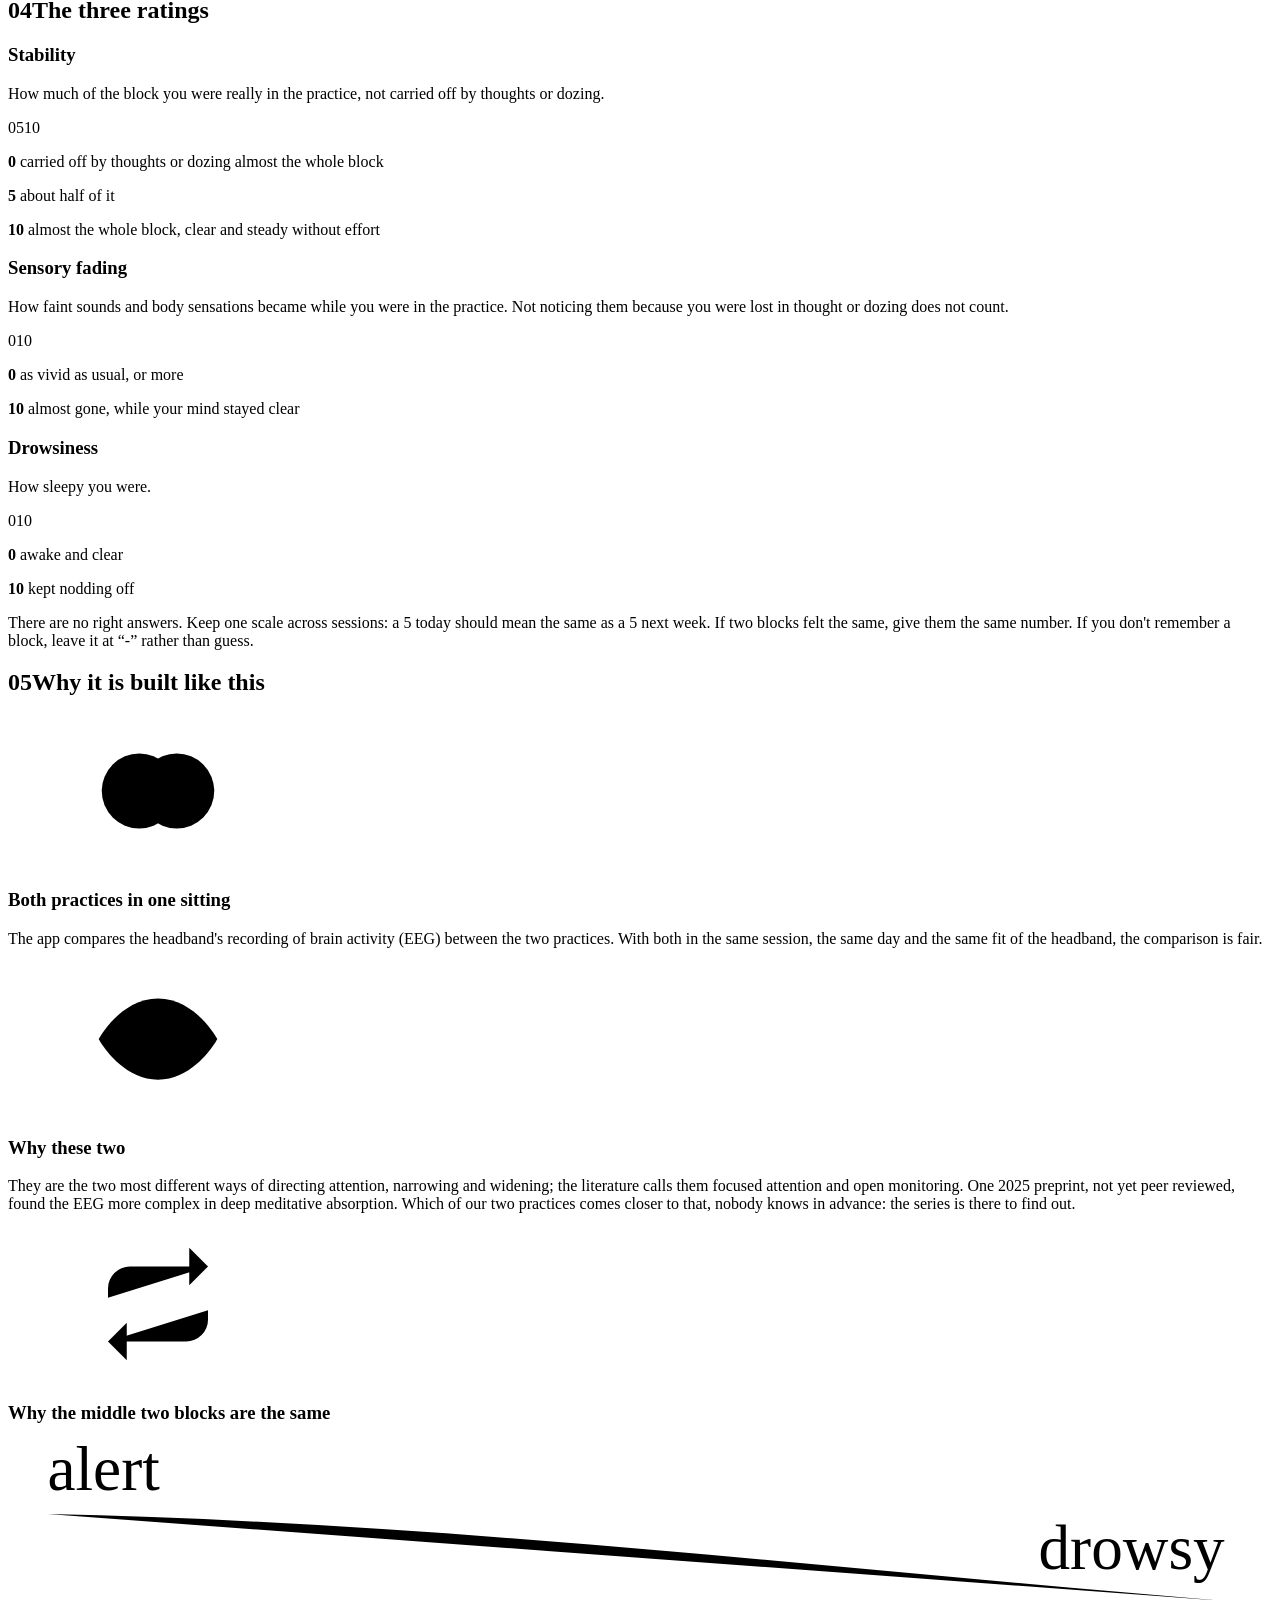
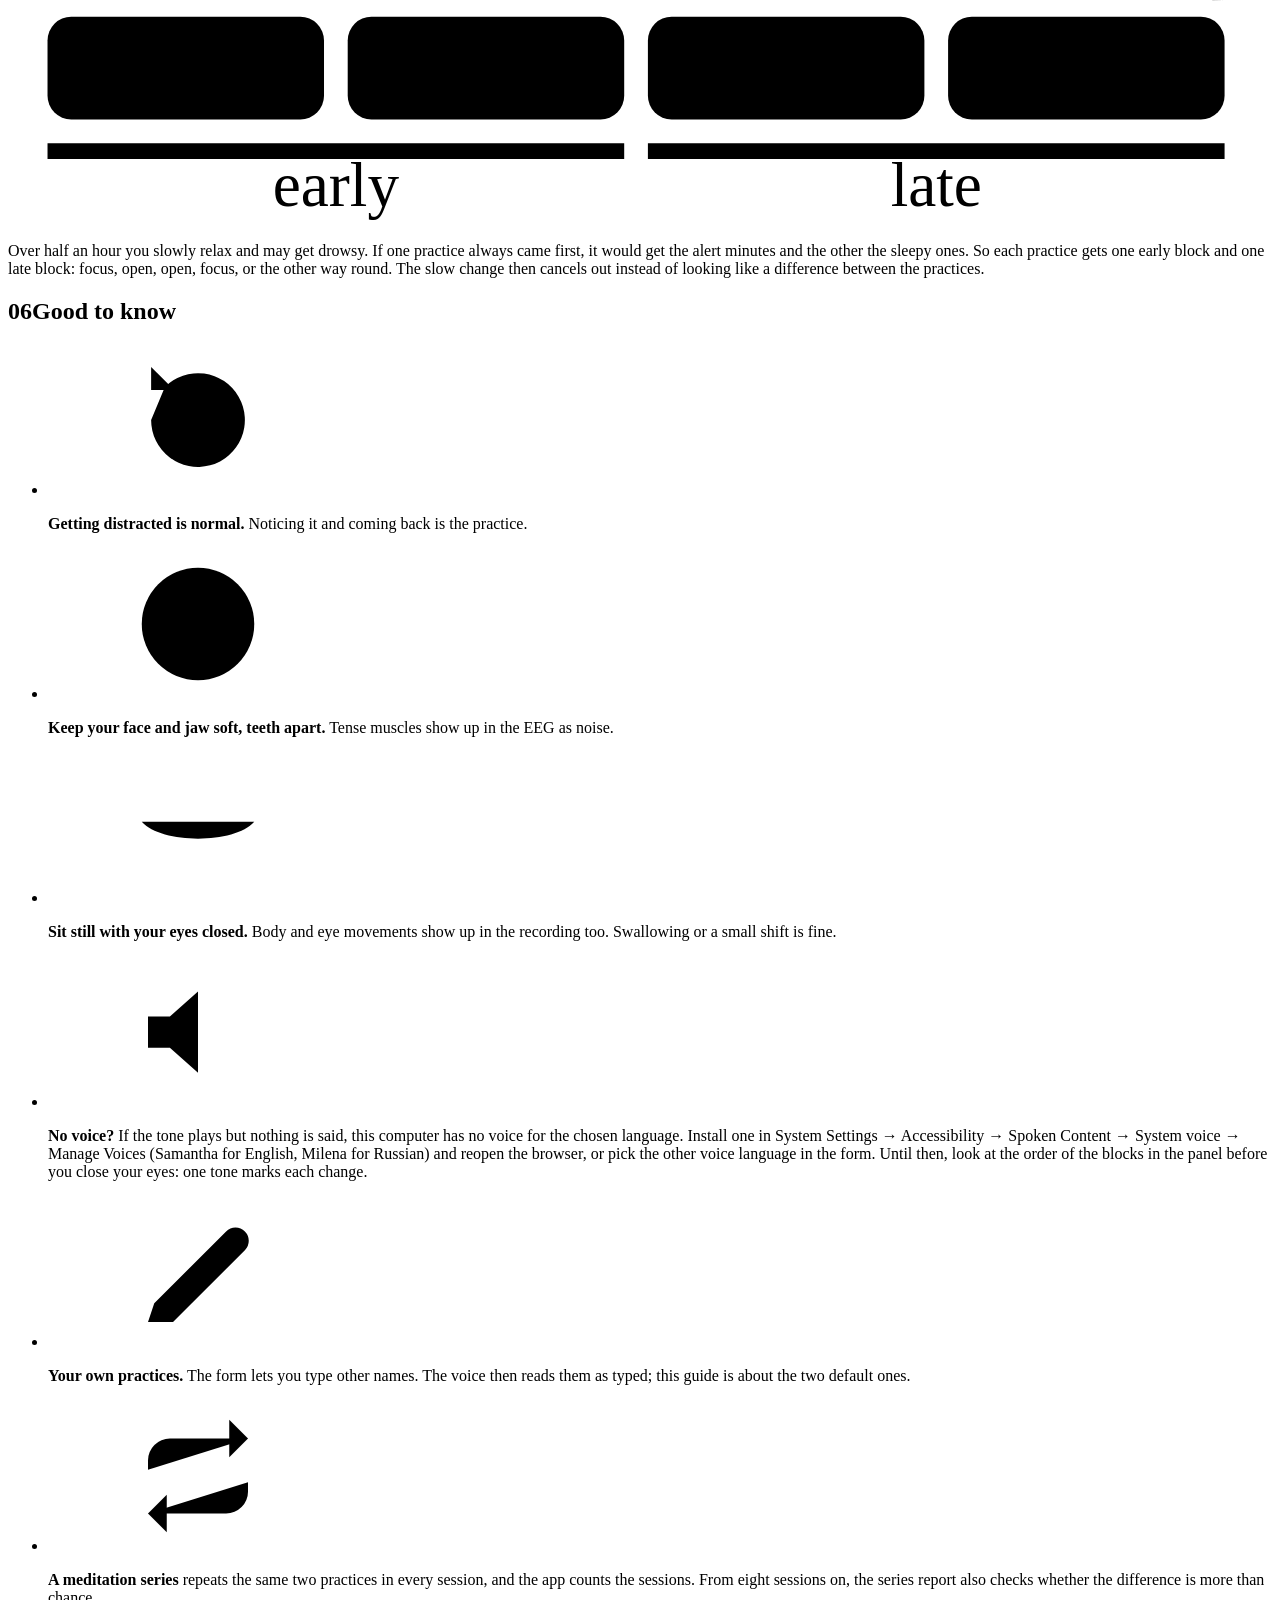
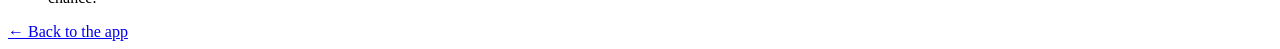
==== commit bb7701e6: "Guide: why these two practices, and no ABBA shorthand on the main page Section 05 gets a third card:" ====
--- a/src/muse_tmr/app/static/guide.html
+++ b/src/muse_tmr/app/static/guide.html
@@ -181,6 +181,11 @@
             <h3>Both practices in one sitting</h3>
             <p>The app compares the headband's recording of brain activity (EEG) between the two practices. With both in the same session, the same day and the same fit of the headband, the comparison is fair.</p>
           </div>
+          <div>
+            <svg class="icon"><use href="#i-eye"/></svg>
+            <h3>Why these two</h3>
+            <p>They are the two most different ways of directing attention, narrowing and widening; the literature calls them focused attention and open monitoring. One 2025 preprint, not yet peer reviewed, found the EEG more complex in deep meditative absorption. Which of our two practices comes closer to that, nobody knows in advance: the series is there to find out.</p>
+          </div>
           <div class="mirror">
             <svg class="icon"><use href="#i-repeat"/></svg>
             <h3>Why the middle two blocks are the same</h3>
@@ -344,6 +349,11 @@
             <h3>Обе практики за один раз</h3>
             <p>Приложение сравнивает запись активности мозга (ЭЭГ) с обруча в двух практиках. Если обе идут в одной сессии, в один день и при том же положении обруча, сравнение честное.</p>
           </div>
+          <div>
+            <svg class="icon"><use href="#i-eye"/></svg>
+            <h3>Почему именно эти две</h3>
+            <p>Это два самых разных способа направлять внимание, сужать и расширять; в литературе их называют сосредоточенным вниманием и открытым наблюдением. Один препринт 2025 года, ещё не рецензированный, нашёл в глубоком медитативном погружении более сложную ЭЭГ. Какая из наших практик ближе к этому, заранее никто не знает: серия для того и нужна.</p>
+          </div>
           <div class="mirror">
             <svg class="icon"><use href="#i-repeat"/></svg>
             <h3>Почему два средних блока одинаковые</h3>
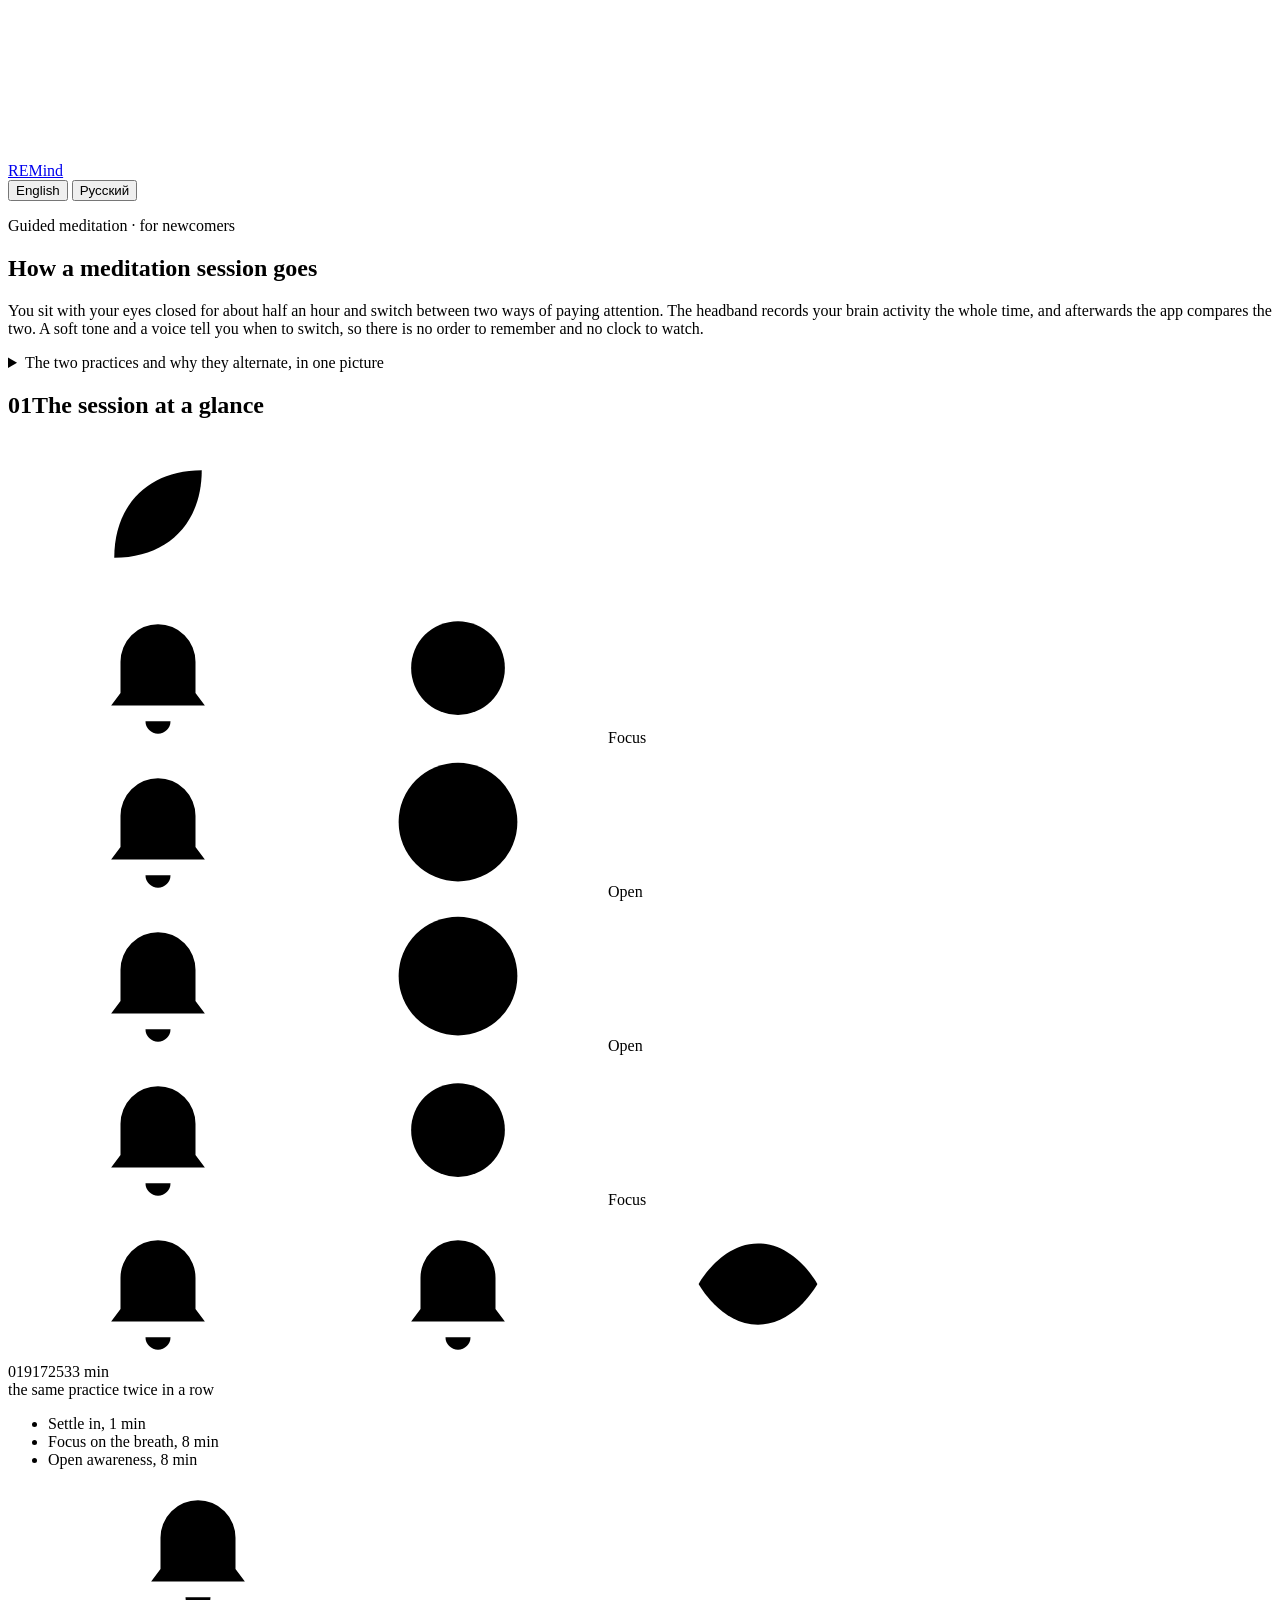
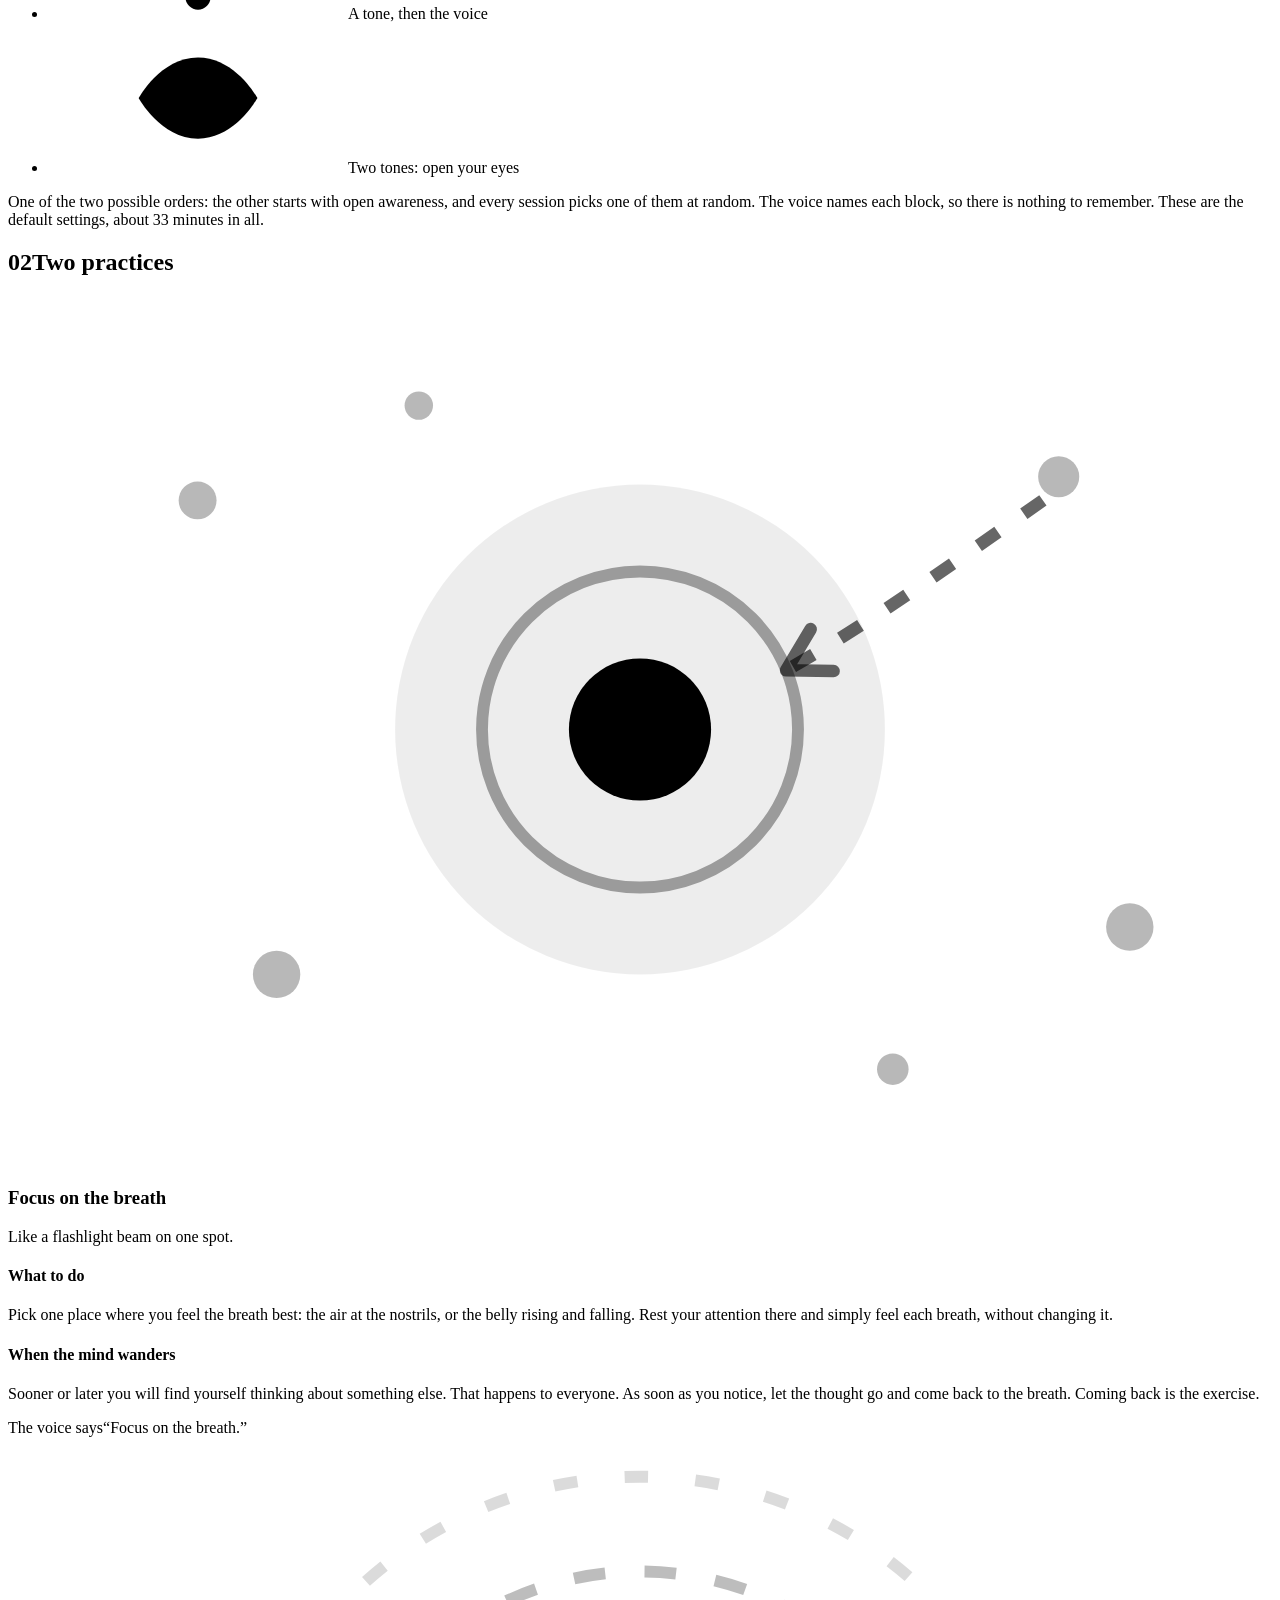
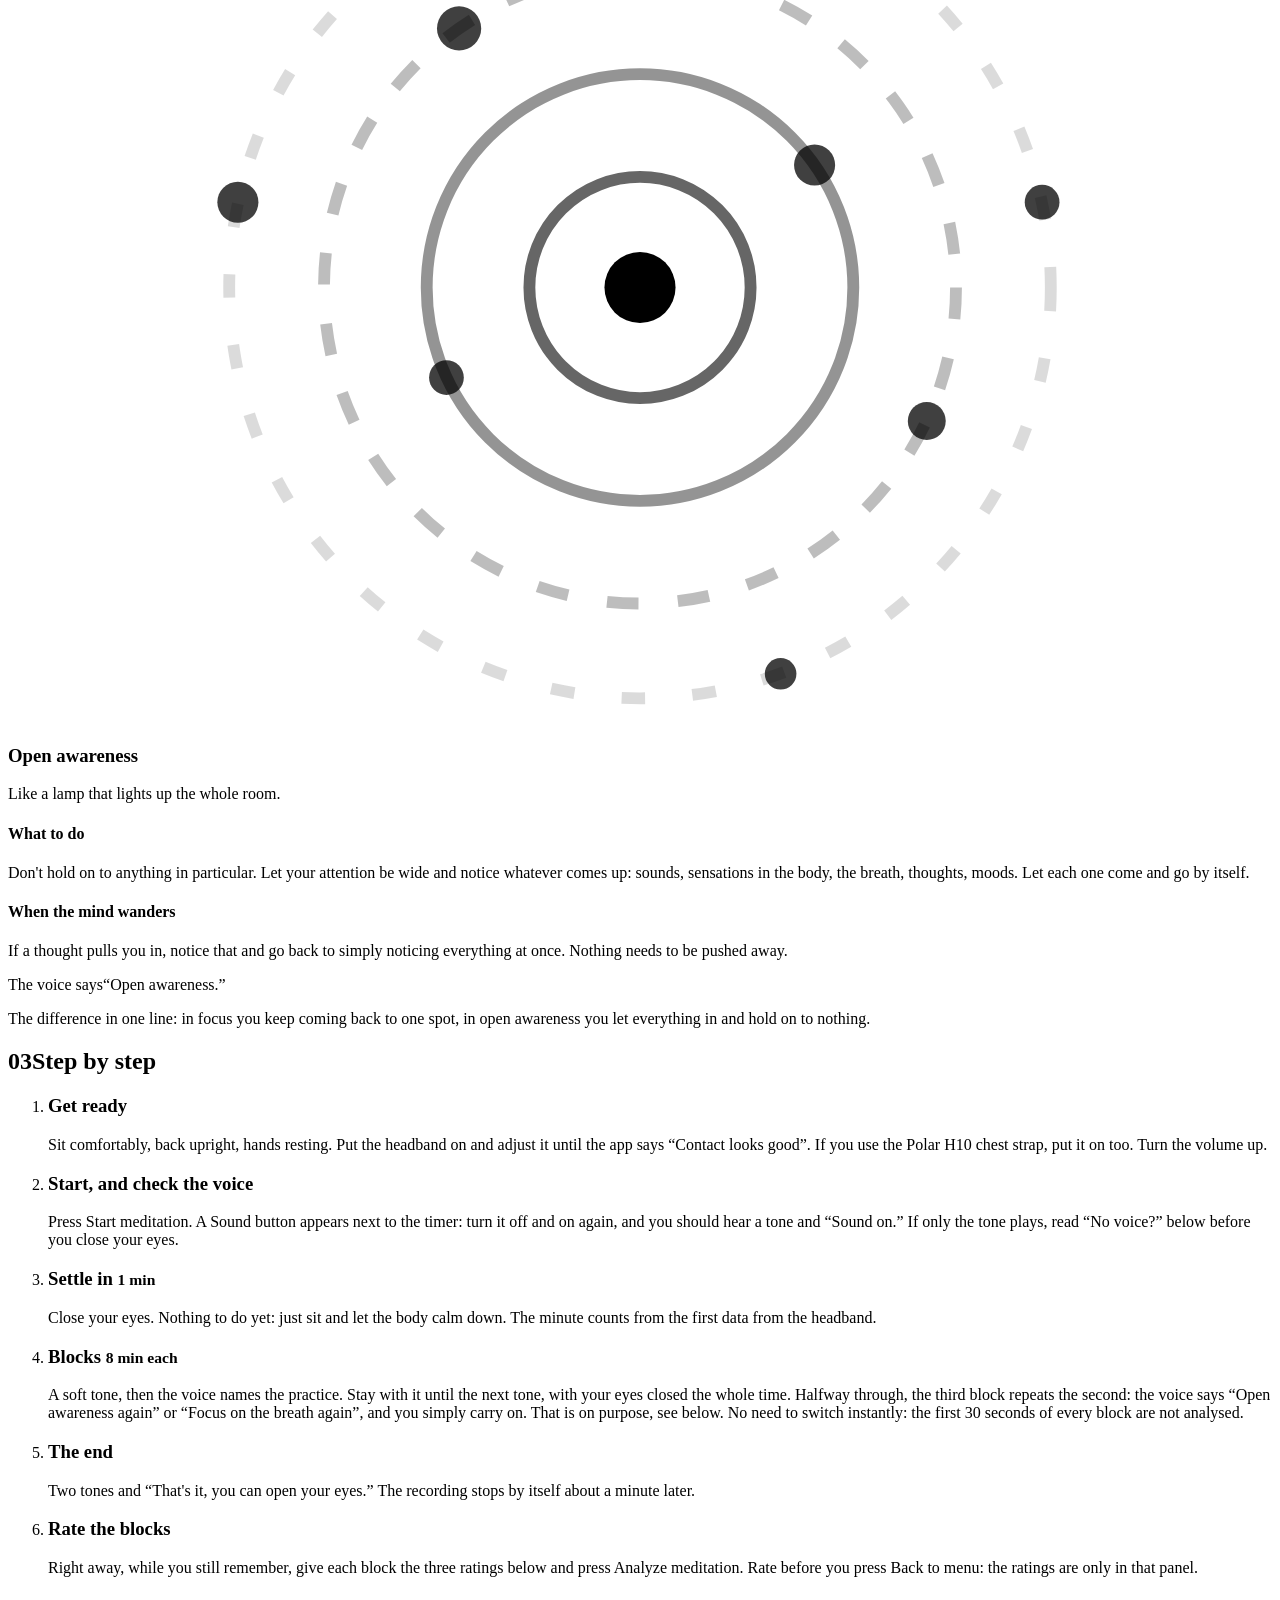
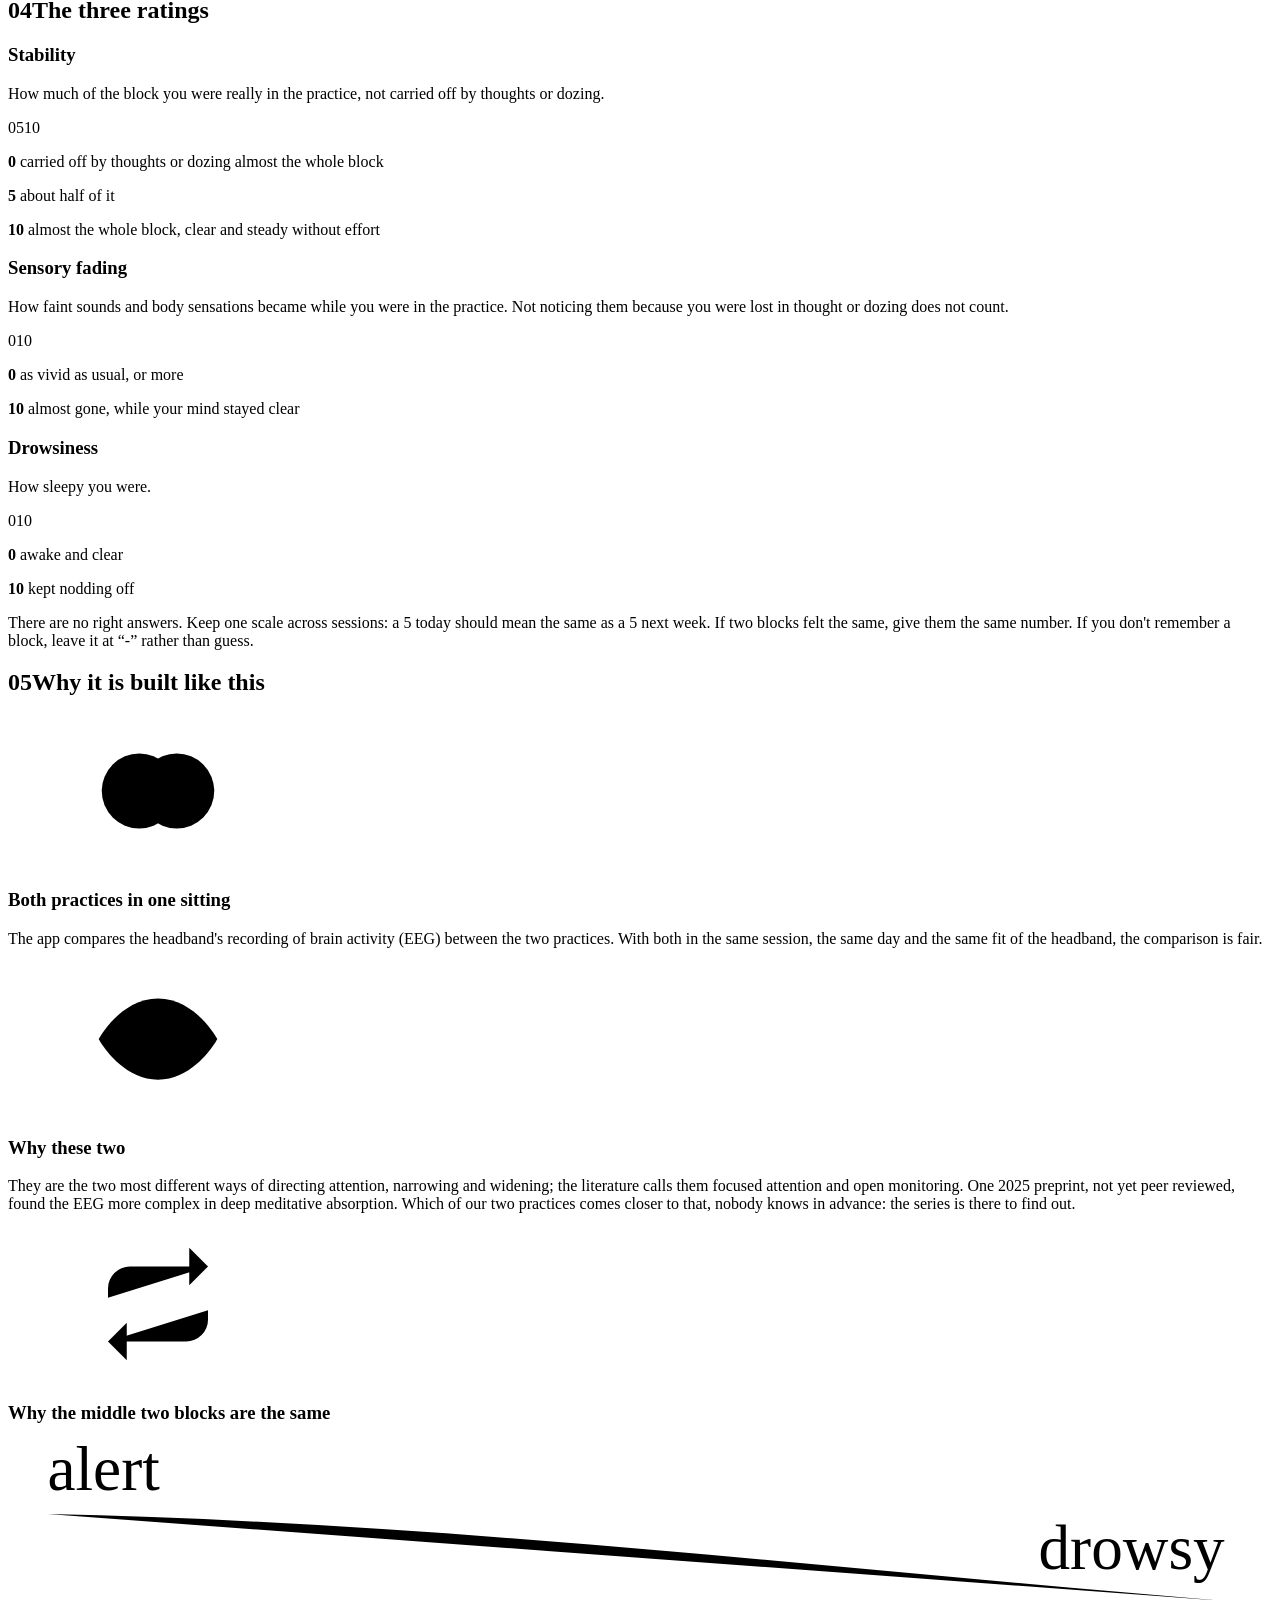
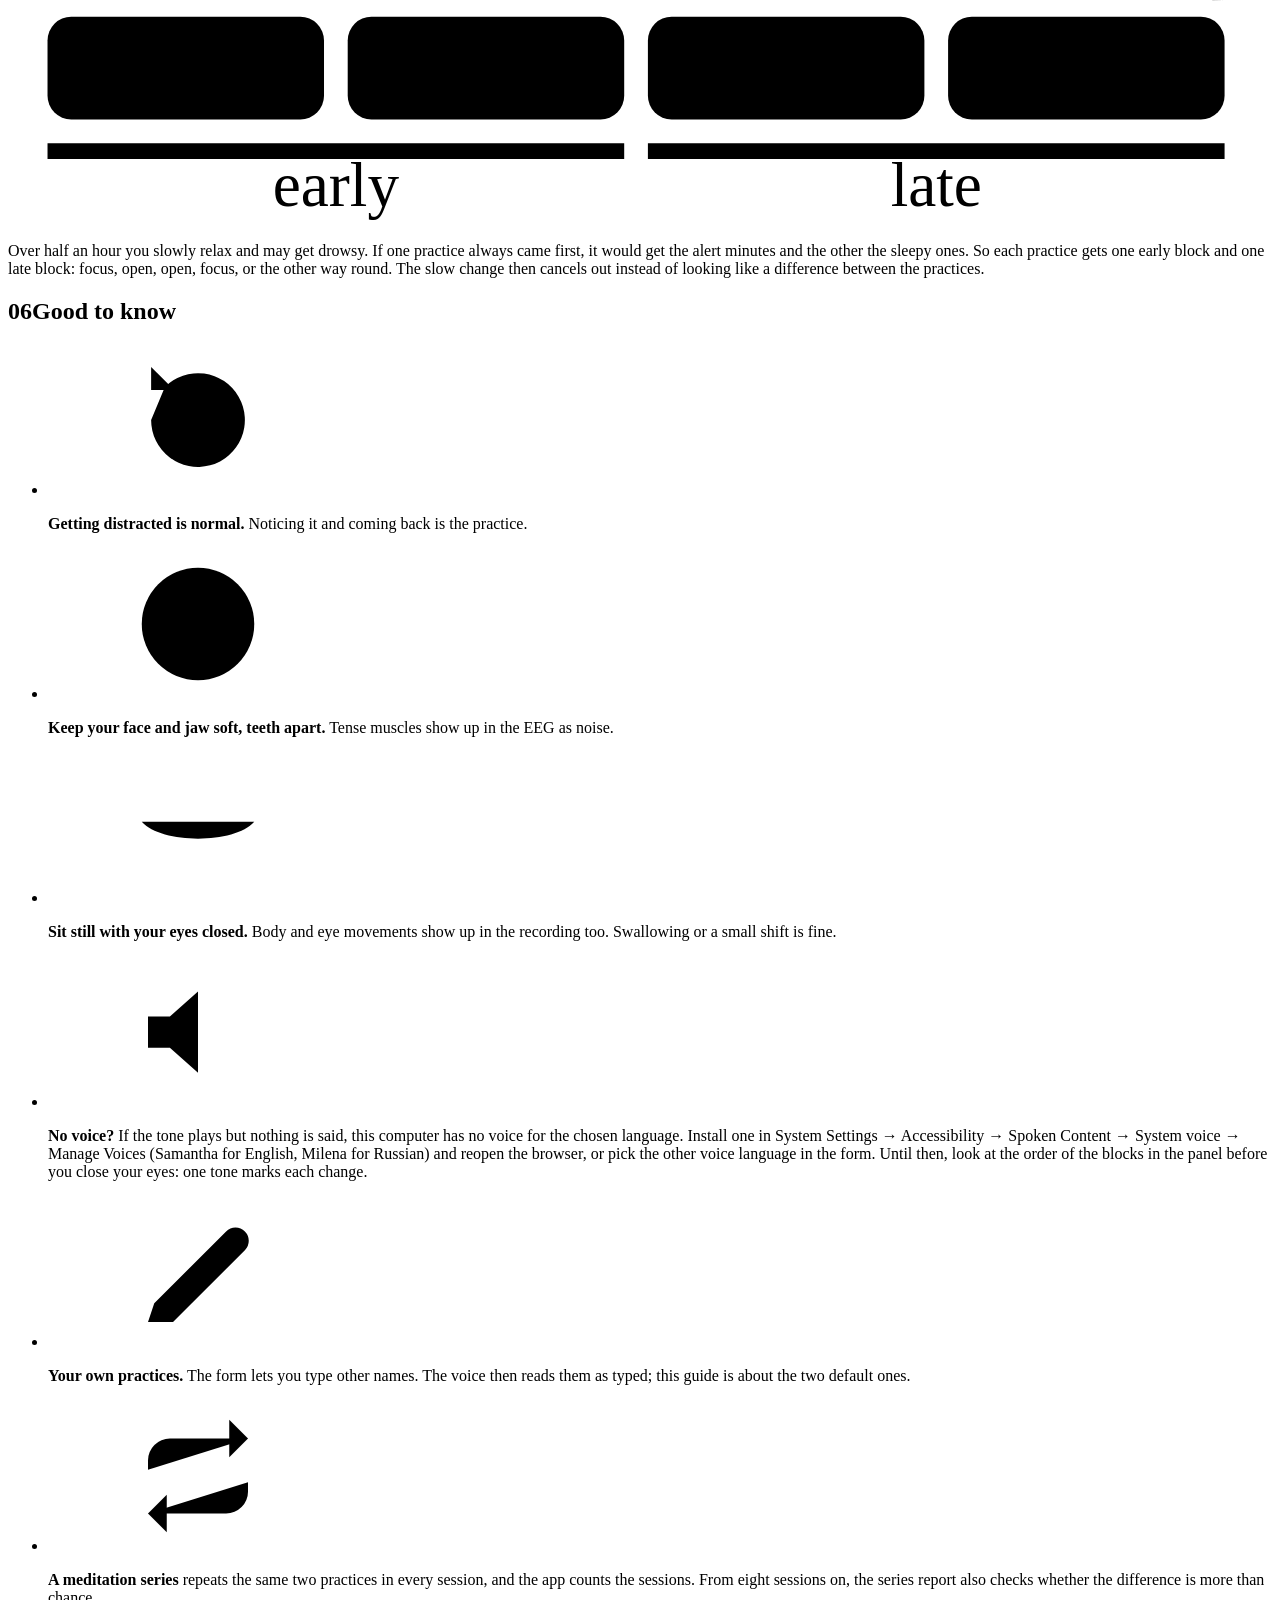
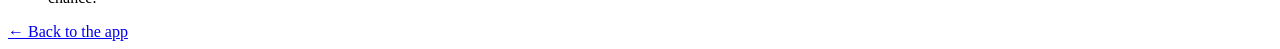
==== commit 9c574407: "Call the app, its reports and the macOS launcher REMind "Athena TMR" named Interaxon's headband and " ====
--- a/src/muse_tmr/app/static/guide.html
+++ b/src/muse_tmr/app/static/guide.html
@@ -50,7 +50,7 @@
     </svg>
 
     <header class="topbar">
-      <a class="brand" href="/">Athena TMR</a>
+      <a class="brand" href="/">REMind</a>
       <div class="lang-switch" role="group" aria-label="Language">
         <button type="button" value="en" aria-pressed="true">English</button>
         <button type="button" value="ru" aria-pressed="false">Русский</button>
